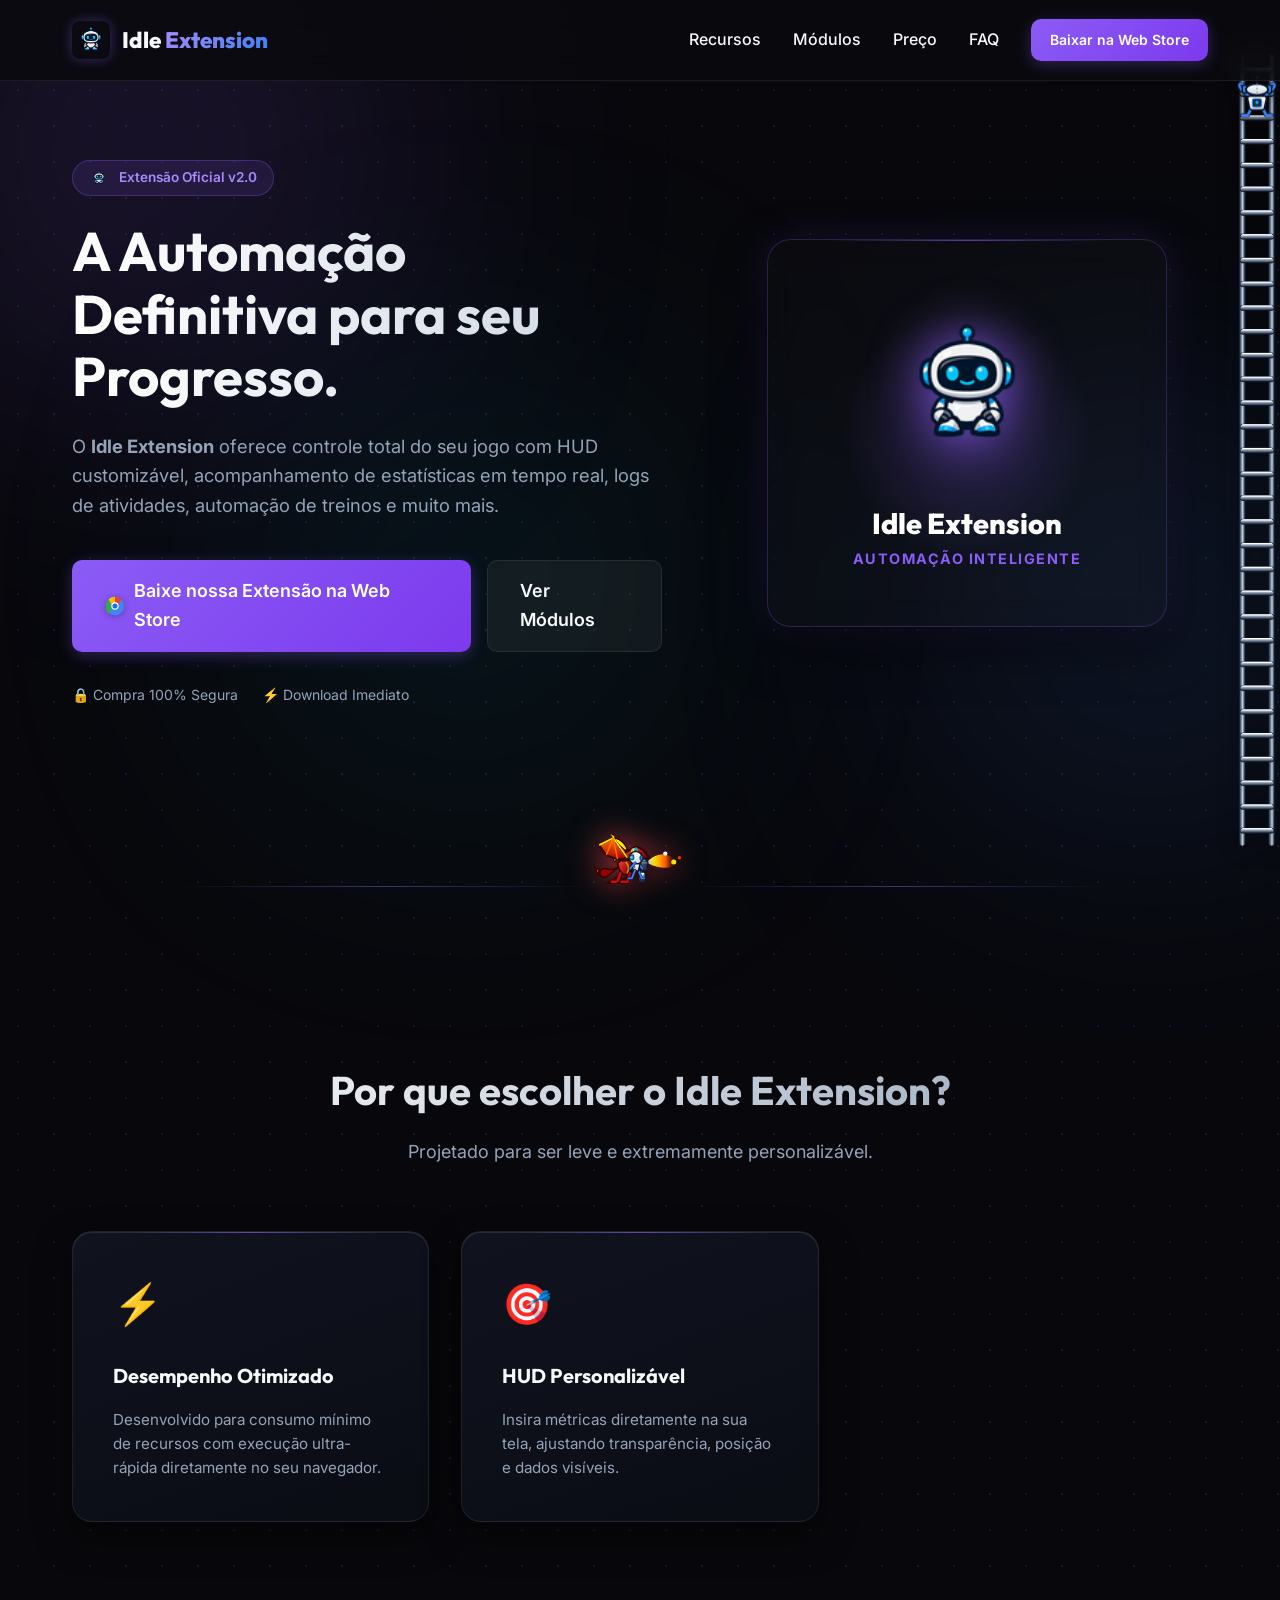
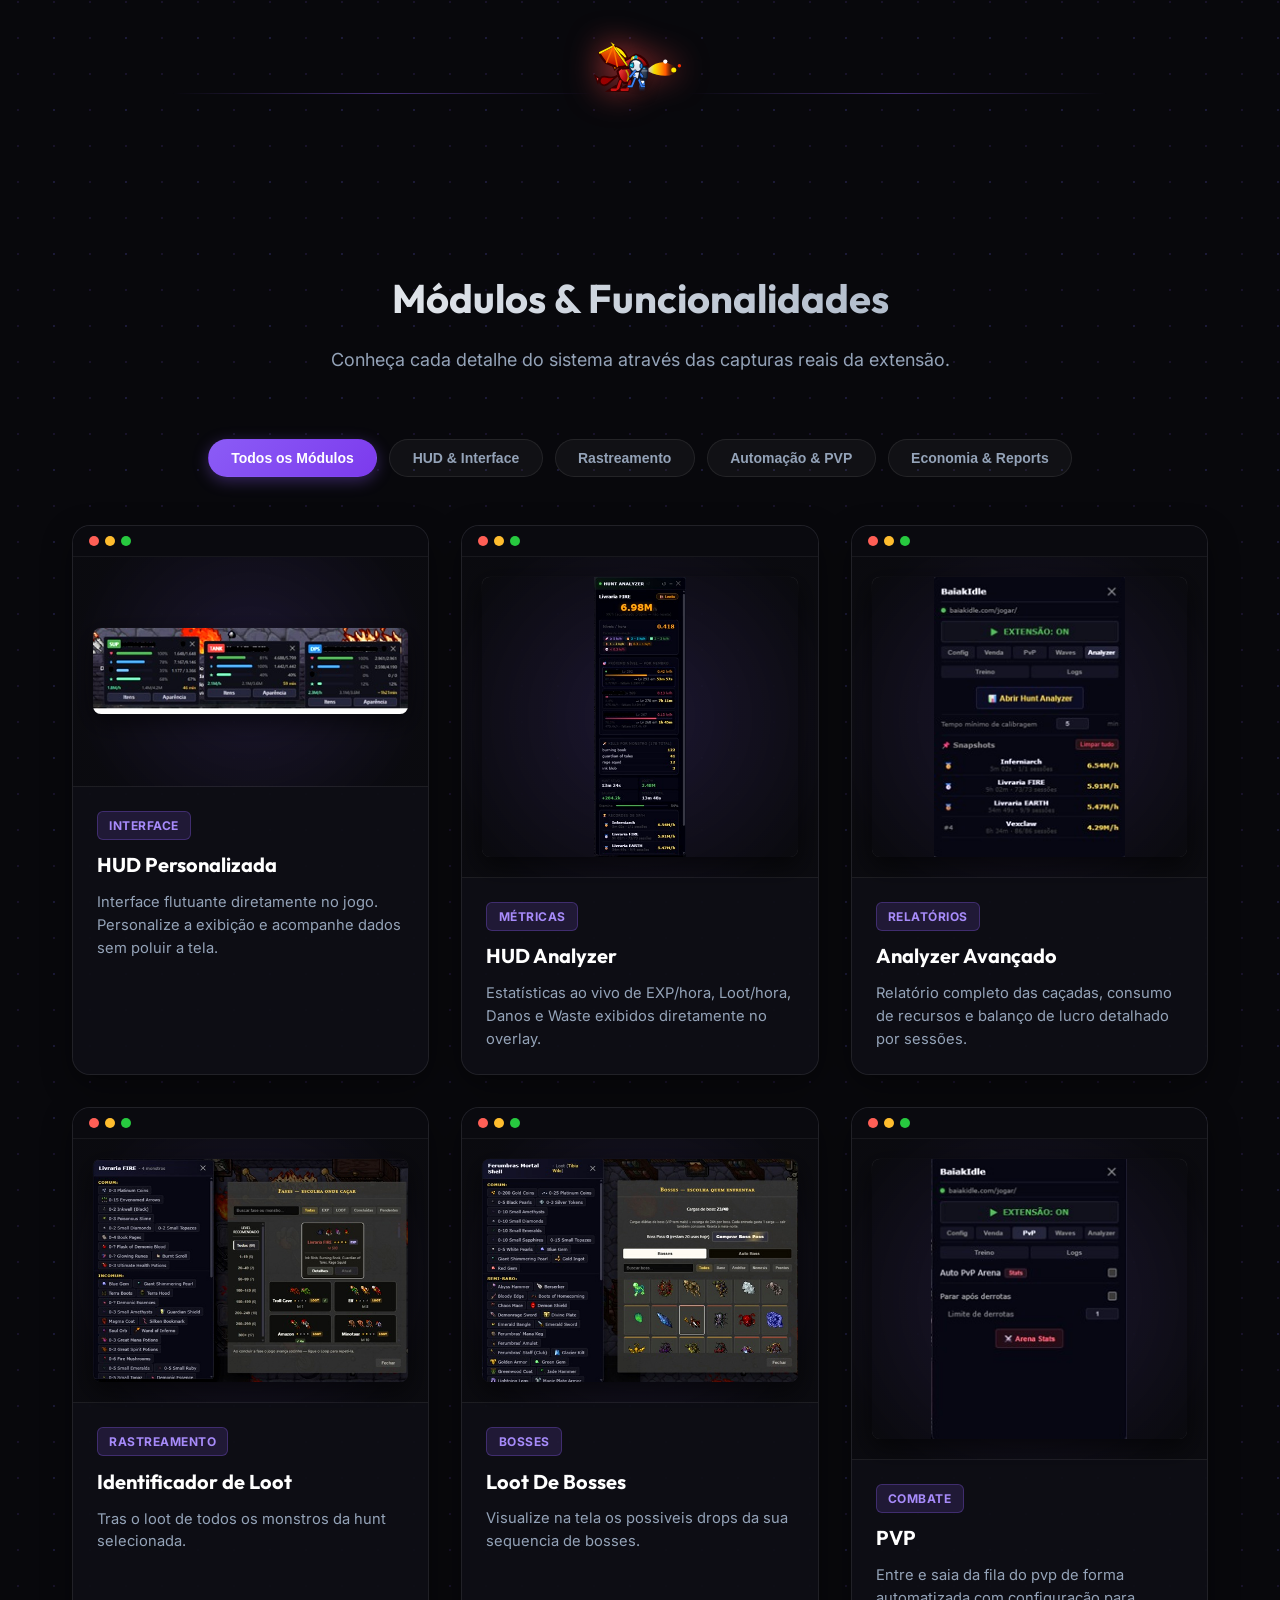
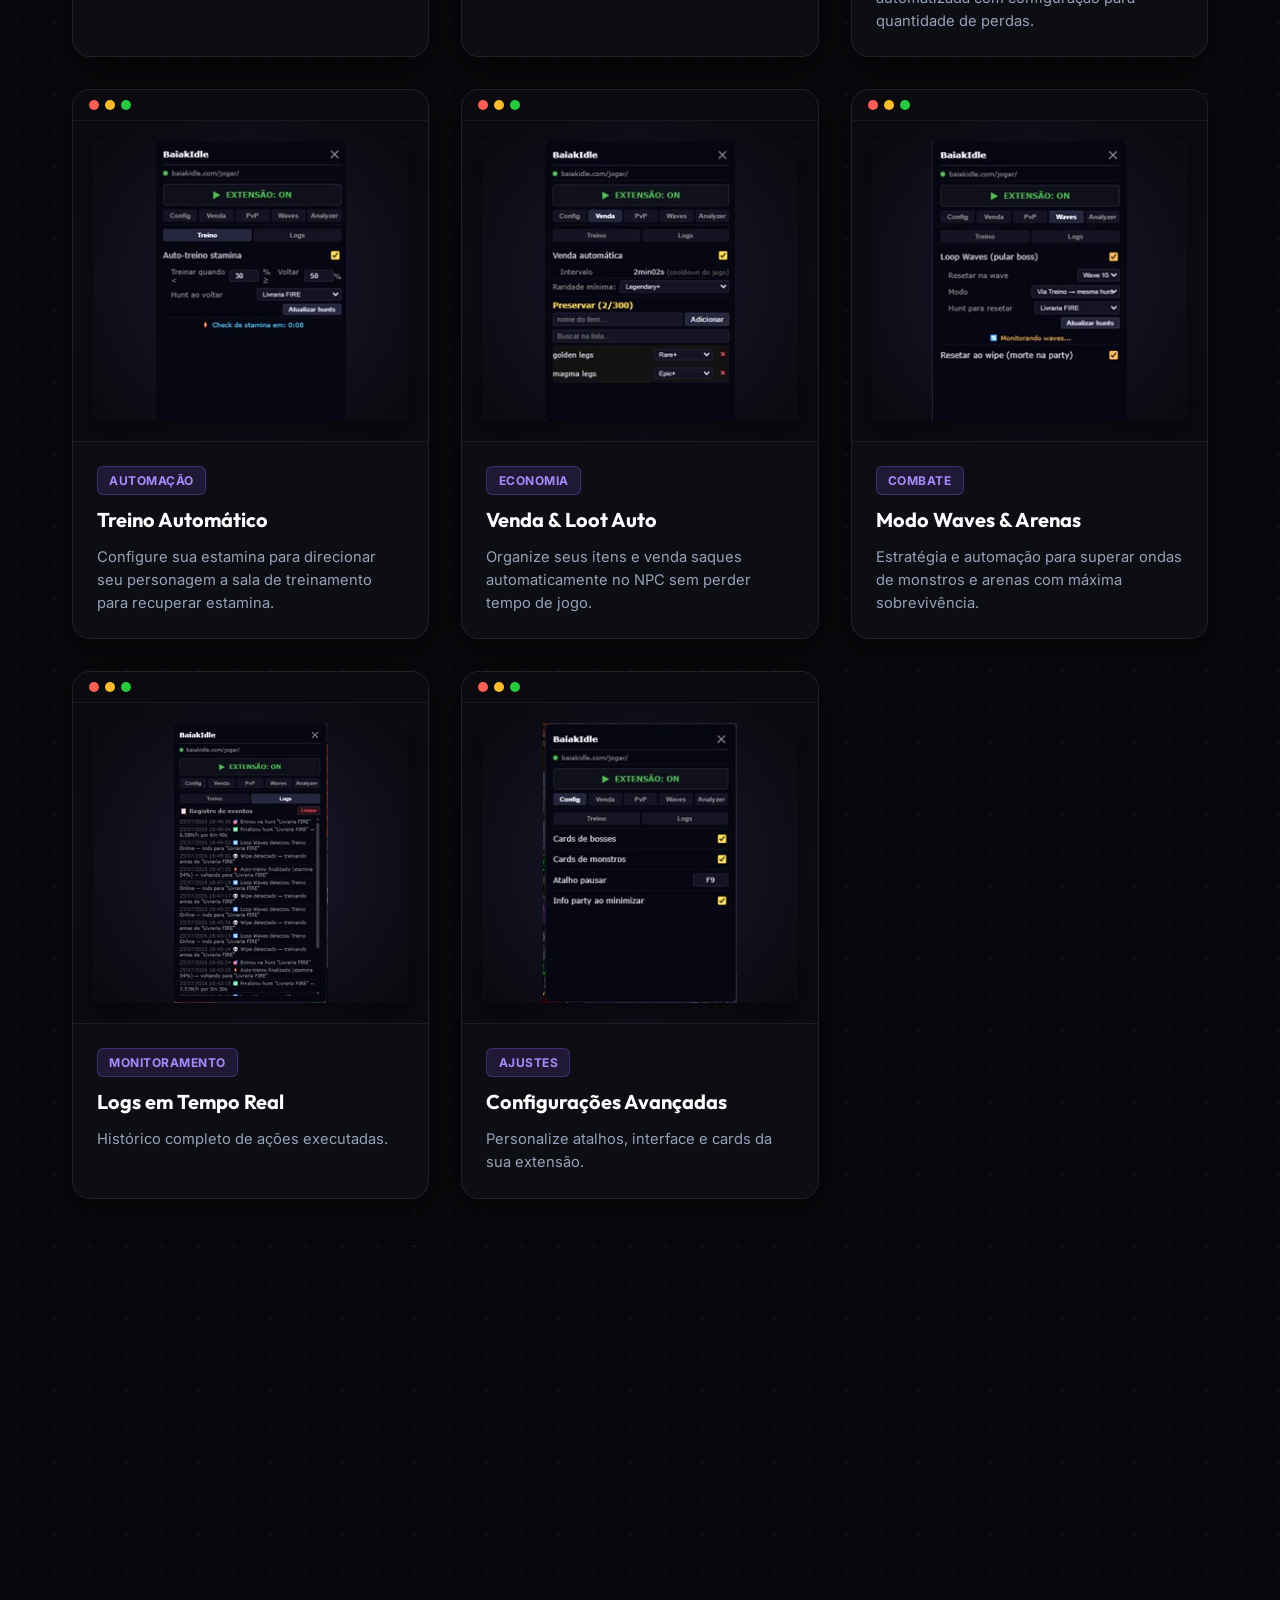
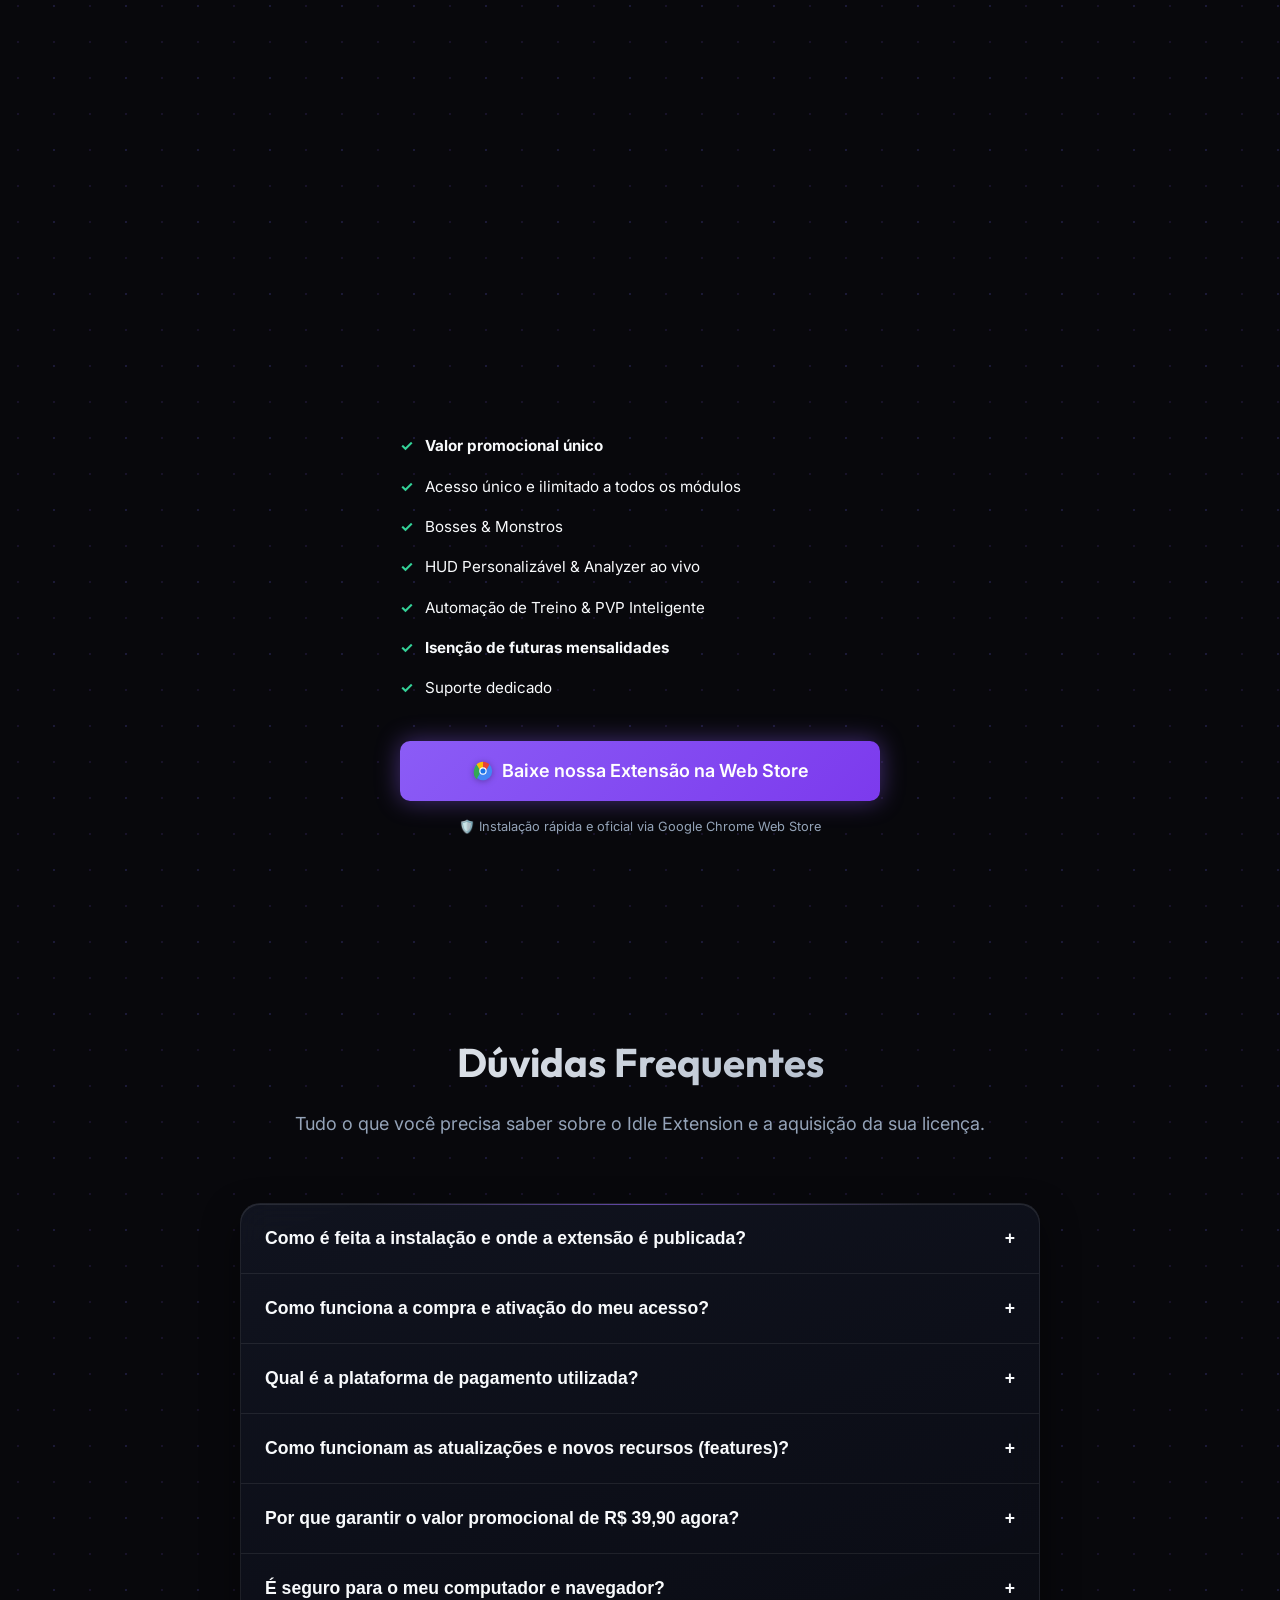
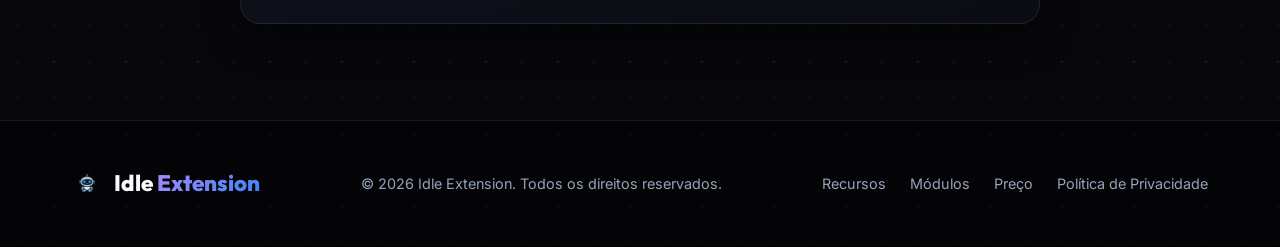
==== index.html @ 7fc36a62 "chore: update pricing display and promotional text on landing page" ====
<!DOCTYPE html>
<html lang="pt-BR">

<head>
    <meta charset="UTF-8">
    <meta name="viewport" content="width=device-width, initial-scale=1.0, maximum-scale=1.0, user-scalable=no">
    <title>Idle Extension - Automação Avançada & Inteligente</title>
    <link rel="icon" type="image/png" href="assets/store_icon_128x128.png">
    <link rel="preconnect" href="https://fonts.googleapis.com">
    <link rel="preconnect" href="https://fonts.gstatic.com" crossorigin>
    <link
        href="https://fonts.googleapis.com/css2?family=Outfit:wght@400;600;700;800&family=Inter:wght@400;500;600;700&display=swap"
        rel="stylesheet">
    <link rel="stylesheet" href="css/styles.css">
</head>

<body>
    <!-- Fundo decorativo -->
    <div class="bg-shape bg-shape-1"></div>
    <div class="bg-shape bg-shape-2"></div>
    <div class="bg-shape bg-shape-3"></div>

    <header class="navbar">
        <div class="container nav-content">
            <a href="#home" class="logo">
                <img src="assets/store_icon_128x128.png" alt="Idle Extension Logo" class="logo-img">
                <span class="logo-text">Idle <span class="highlight">Extension</span></span>
            </a>
            <!-- Mobile Hamburger Button -->
            <button class="mobile-menu-toggle" id="mobileMenuToggle" aria-label="Abrir Menu de Navegação">
                <span></span>
                <span></span>
                <span></span>
            </button>

            <nav class="nav-links" id="navLinks">
                <a href="#features">Recursos</a>
                <a href="#modulos">Módulos</a>
                <a href="#pricing">Preço</a>
                <a href="#faq">FAQ</a>
                <a href="https://chromewebstore.google.com/" target="_blank" rel="noopener noreferrer"
                    class="btn btn-sm btn-primary nav-webstore-btn">Baixar na Web Store</a>
            </nav>
        </div>
    </header>

    <main>
        <!-- Hero Section -->
        <section class="hero" id="home">
            <div class="container hero-content">
                <div class="hero-text fade-in-up">
                    <div class="badge">
                        <img src="assets/store_icon_128x128.png" alt="Icon" class="badge-icon">
                        <span>Extensão Oficial v2.0</span>
                    </div>
                    <h1>A Automação Definitiva para seu Progresso.</h1>
                    <p>O <strong>Idle Extension</strong> oferece controle total do seu jogo com HUD customizável,
                        acompanhamento de estatísticas em tempo real, logs de atividades, automação de treinos e muito
                        mais.</p>
                    <div class="hero-actions">
                        <a href="https://chromewebstore.google.com/" target="_blank" rel="noopener noreferrer"
                            class="btn btn-lg btn-primary pulse-btn">
                            <svg class="btn-chrome-icon" width="22" height="22" viewBox="0 0 24 24" fill="none">
                                <circle cx="12" cy="12" r="10" fill="#4285F4" />
                                <path d="M12 2C14.76 2 17.26 3.12 19.07 4.93L15.6 10.94C14.78 9.77 13.48 9 12 9V2Z"
                                    fill="#EA4335" />
                                <path d="M4.93 4.93C6.74 3.12 9.24 2 12 2V9C10.52 9 9.22 9.77 8.4 10.94L4.93 4.93Z"
                                    fill="#FBBC05" />
                                <path
                                    d="M4.93 4.93L8.4 10.94C7.53 12.18 7.53 13.82 8.4 15.06L4.93 21.07C2.63 18.77 1.5 15.48 2 12C2.5 8.52 4.93 4.93 4.93 4.93Z"
                                    fill="#34A853" />
                                <circle cx="12" cy="12" r="4" fill="#FFFFFF" />
                                <circle cx="12" cy="12" r="2.8" fill="#1A73E8" />
                            </svg>
                            Baixe nossa Extensão na Web Store
                        </a>
                        <a href="#modulos" class="btn btn-lg btn-secondary">Ver Módulos</a>
                    </div>
                    <div class="trust-indicators">
                        <span>🔒 Compra 100% Segura</span>
                        <span>⚡ Download Imediato</span>
                    </div>
                </div>
                <div class="hero-logo-wrapper fade-in-up delay-1">
                    <div class="hero-logo-card glass-panel">
                        <div class="logo-glow-ring"></div>
                        <img src="assets/store_icon_128x128.png" alt="Idle Extension Logo Animada"
                            class="hero-animated-logo">
                        <div class="logo-card-title">Idle Extension</div>
                        <div class="logo-card-subtitle">Automação Inteligente</div>
                    </div>
                </div>
            </div>
        </section>

        <!-- Divisor Humano de Seção com Dragãozinho Cuspindo Fogo e Robô com Mochila Jetpack -->
        <div class="section-divider container fade-in-up">
            <div class="divider-line"></div>

            <!-- Dragãozinho Boss RPG no centro da linha (Asas corrigidas e Patas sobre a linha) -->
            <div class="divider-badge divider-dragon-badge">
                <svg class="divider-dragon-svg" width="90" height="68"
                    style="width:90px; height:68px; max-width:90px; max-height:68px;" viewBox="0 0 64 48">
                    <defs>
                        <linearGradient id="dragonSkinGrad" x1="0" y1="0" x2="1" y2="1">
                            <stop offset="0%" stop-color="#ff4d4d" />
                            <stop offset="60%" stop-color="#cc1111" />
                            <stop offset="100%" stop-color="#770000" />
                        </linearGradient>
                        <linearGradient id="dragonWingGrad" x1="0" y1="0" x2="0" y2="1">
                            <stop offset="0%" stop-color="#ff7700" />
                            <stop offset="100%" stop-color="#b30000" />
                        </linearGradient>
                        <linearGradient id="dragonFireStream" x1="0" y1="0" x2="1" y2="0">
                            <stop offset="0%" stop-color="#ffffff" />
                            <stop offset="20%" stop-color="#ffea00" />
                            <stop offset="60%" stop-color="#ff5500" />
                            <stop offset="100%" stop-color="transparent" />
                        </linearGradient>
                    </defs>

                    <!-- Jato de Fogo da Boca do Dragão -->
                    <g class="dragon-fire-breath">
                        <path d="M 38 23 Q 46 16 54 20 Q 62 23 56 27 Q 48 30 38 25 Z" fill="url(#dragonFireStream)" />
                        <circle class="fire-spark fire-spark-1" cx="50" cy="18" r="1.5" fill="#ffffff" />
                        <circle class="fire-spark fire-spark-2" cx="56" cy="24" r="1.8" fill="#ffea00" />
                        <circle class="fire-spark fire-spark-3" cx="60" cy="21" r="1.2" fill="#ff3300" />
                    </g>

                    <!-- Asa Traseira (Anatomicamente Correta apontando para cima/trás) -->
                    <g class="dragon-wing dragon-wing-back">
                        <path d="M 20 22 L 12 10 L 4 14 Q 7 18 9 19 Q 13 21 16 22 Q 18 22 20 22 Z"
                            fill="url(#dragonWingGrad)" stroke="#3a0000" stroke-width="1.2" />
                        <path d="M 12 10 L 9 19 M 12 10 L 16 22" stroke="#aa0000" stroke-width="0.8" />
                    </g>

                    <!-- Cauda Curvada de Dragão com Espinho -->
                    <path d="M 16 28 C 10 32, 6 26, 4 30 C 2 34, 6 36, 9 34 Z" fill="#990000" stroke="#3a0000"
                        stroke-width="1.2" />
                    <path d="M 3 30 L 0 28 L 2 33 Z" fill="#ff4d4d" stroke="#3a0000" stroke-width="1" />

                    <!-- Corpo e Peitoral de Dragão -->
                    <path d="M 16 25 Q 20 20 26 22 Q 28 28 24 33 Q 18 35 16 25 Z" fill="url(#dragonSkinGrad)"
                        stroke="#3a0000" stroke-width="1.5" />
                    <path d="M 22 24 Q 25 28 23 32" stroke="#ffea00" stroke-width="1.2" fill="none" opacity="0.8" />

                    <!-- Espinhos Dorsais nas costas -->
                    <polygon points="17,21 15,17 19,19" fill="#ff9900" stroke="#3a0000" stroke-width="0.8" />
                    <polygon points="14,24 12,20 16,22" fill="#ff9900" stroke="#3a0000" stroke-width="0.8" />

                    <!-- Cabeça de Dragão com Chifres e Focinho -->
                    <g class="dragon-head">
                        <path d="M 23 15 C 20 8, 14 6, 12 8 Q 17 11 21 16 Z" fill="#ffea00" stroke="#3a0000"
                            stroke-width="1" />
                        <path d="M 22 17 C 19 12, 15 11, 13 13 Q 17 14 20 18 Z" fill="#ff9900" stroke="#3a0000"
                            stroke-width="0.8" />

                        <path d="M 20 18 L 29 13 Q 36 15 38 21 Q 34 23 28 22 L 20 23 Z" fill="url(#dragonSkinGrad)"
                            stroke="#3a0000" stroke-width="1.5" />
                        <path d="M 27 24 L 37 25 Q 35 28 30 27 Z" fill="#990000" stroke="#3a0000" stroke-width="1.2" />
                        <polygon points="34,22 36,22 35,24" fill="#ffffff" />

                        <ellipse cx="28" cy="17" rx="2.5" ry="3" fill="#ffea00" />
                        <ellipse cx="28.5" cy="17" rx="0.8" ry="2" fill="#000000" />
                        <circle cx="27.5" cy="15.5" r="0.7" fill="#ffffff" />
                    </g>

                    <!-- Asa Dianteira (Anatomicamente Correta com Cotovelo e Garras) -->
                    <g class="dragon-wing dragon-wing-front">
                        <path d="M 23 21 L 13 7 L 3 12 Q 6 17 8 19 Q 13 21 16 22 Q 20 22 23 21 Z"
                            fill="url(#dragonWingGrad)" stroke="#3a0000" stroke-width="1.5" />
                        <path d="M 23 21 L 13 7 L 3 12" fill="none" stroke="#ffea00" stroke-width="1.2" />
                        <path d="M 13 7 L 8 19 M 13 7 L 16 22" stroke="#ff7700" stroke-width="1" opacity="0.9" />
                        <polygon points="13,7 11,4 14,6" fill="#ffea00" />
                    </g>

                    <!-- Patas e Garras -->
                    <g class="dragon-legs">
                        <path d="M 18 32 L 16 38 L 12 38 Q 15 36 18 35" fill="none" stroke="#3a0000" stroke-width="3"
                            stroke-linecap="round" />
                        <path d="M 18 32 L 16 38 L 12 38" fill="none" stroke="#cc1111" stroke-width="1.8"
                            stroke-linecap="round" />

                        <path d="M 25 32 L 23 38 L 19 38 Q 22 36 25 35" fill="none" stroke="#3a0000" stroke-width="3"
                            stroke-linecap="round" />
                        <path d="M 25 32 L 23 38 L 19 38" fill="none" stroke="#cc1111" stroke-width="1.8"
                            stroke-linecap="round" />
                    </g>
                </svg>
            </div>

            <div class="divider-line"></div>

            <!-- Robozinho com Mochila Jetpack visível nas costas -->
            <div class="divider-walking-robot">
                <svg class="divider-robot-svg" viewBox="0 0 44 48">
                    <defs>
                        <linearGradient id="divBotHeadGrad" x1="0" y1="0" x2="0" y2="1">
                            <stop offset="0%" stop-color="#ffffff" />
                            <stop offset="100%" stop-color="#cbd5e1" />
                        </linearGradient>
                        <linearGradient id="divBotEarGrad" x1="0" y1="0" x2="1" y2="1">
                            <stop offset="0%" stop-color="#3b82f6" />
                            <stop offset="100%" stop-color="#0284c7" />
                        </linearGradient>
                        <linearGradient id="jetpackGrad" x1="0" y1="0" x2="1" y2="1">
                            <stop offset="0%" stop-color="#64748b" />
                            <stop offset="50%" stop-color="#334155" />
                            <stop offset="100%" stop-color="#1e293b" />
                        </linearGradient>
                        <linearGradient id="jetFlameGrad" x1="0" y1="0" x2="0" y2="1">
                            <stop offset="0%" stop-color="#38bdf8" />
                            <stop offset="40%" stop-color="#3b82f6" />
                            <stop offset="100%" stop-color="transparent" />
                        </linearGradient>
                    </defs>

                    <!-- Fogo dos Propulsores saindo diretamente da Mochila Jetpack -->
                    <g class="robot-jetpack-flame">
                        <path d="M 23 29 Q 20 38 22 46 Q 26 41 27 46 Q 29 37 27 29 Z" fill="url(#jetFlameGrad)" />
                        <circle cx="24.5" cy="32" r="2.5" fill="#ffffff" />
                    </g>

                    <!-- Mochila Jetpack visível nas costas do Robô -->
                    <g class="robot-jetpack-backpack">
                        <rect x="23" y="14" width="8" height="15" rx="3.5" fill="url(#jetpackGrad)" stroke="#0f172a"
                            stroke-width="1.5" />
                        <line x1="23" y1="19" x2="31" y2="19" stroke="#94a3b8" stroke-width="1" />
                        <circle cx="27" cy="16" r="1" fill="#38bdf8" />
                        <path d="M 24 28 L 29 28 L 30 31 L 23 31 Z" fill="#0f172a" />
                    </g>

                    <!-- Perna Traseira -->
                    <g class="divider-robot-leg divider-robot-leg-back">
                        <path d="M 20 28 L 24 38 L 27 38" fill="none" stroke="#0f172a" stroke-width="3.5"
                            stroke-linecap="round" />
                        <path d="M 20 28 L 24 38 L 27 38" fill="none" stroke="#3b82f6" stroke-width="2.2"
                            stroke-linecap="round" />
                    </g>
                    <!-- Braço Traseiro -->
                    <g class="divider-robot-arm divider-robot-arm-back">
                        <path d="M 20 19 L 25 26" fill="none" stroke="#0f172a" stroke-width="3.5"
                            stroke-linecap="round" />
                        <path d="M 20 19 L 25 26" fill="none" stroke="#3b82f6" stroke-width="2.2"
                            stroke-linecap="round" />
                    </g>

                    <!-- Corpo / Cabeça / Capacete -->
                    <g class="divider-robot-body">
                        <line x1="17" y1="7" x2="17" y2="2" stroke="#0f172a" stroke-width="2" />
                        <circle cx="17" cy="2" r="2" fill="#06b6d4" />
                        <circle cx="17" cy="13" r="8" fill="url(#divBotHeadGrad)" stroke="#0f172a" stroke-width="1.8" />
                        <path d="M 14 7 Q 18 6 21 9" stroke="#ffffff" stroke-width="1.2" fill="none"
                            stroke-linecap="round" />
                        <path d="M 9 12 Q 10 9 14 9 Q 15 13 14 15 Q 10 16 9 12 Z" fill="#06b6d4" stroke="#0f172a"
                            stroke-width="1" />
                        <circle cx="11" cy="12" r="0.8" fill="#ffffff" />
                        <rect x="22" y="10" width="3.5" height="6" rx="1.7" fill="url(#divBotEarGrad)" stroke="#0f172a"
                            stroke-width="1" />
                        <path d="M 12 20 L 22 20 L 20 29 L 14 29 Z" fill="url(#divBotHeadGrad)" stroke="#0f172a"
                            stroke-width="1.8" />
                        <circle cx="15" cy="24" r="1.5" fill="#3b82f6" />
                    </g>

                    <!-- Perna Dianteira -->
                    <g class="divider-robot-leg divider-robot-leg-front">
                        <path d="M 16 28 L 12 38 L 8 38" fill="none" stroke="#0f172a" stroke-width="3.5"
                            stroke-linecap="round" />
                        <path d="M 16 28 L 12 38 L 8 38" fill="none" stroke="#3b82f6" stroke-width="2.2"
                            stroke-linecap="round" />
                    </g>
                    <!-- Braço Dianteiro -->
                    <g class="divider-robot-arm divider-robot-arm-front">
                        <path d="M 16 19 L 10 26" fill="none" stroke="#0f172a" stroke-width="3.5"
                            stroke-linecap="round" />
                        <path d="M 16 19 L 10 26" fill="none" stroke="#3b82f6" stroke-width="2.2"
                            stroke-linecap="round" />
                    </g>
                </svg>
            </div>
        </div>

        <!-- Main Highlights -->
        <section class="features" id="features">
            <div class="container">
                <div class="section-title fade-in-up">
                    <h2>Por que escolher o Idle Extension?</h2>
                    <p>Projetado para ser leve e extremamente personalizável.</p>
                </div>
                <div class="feature-grid">
                    <div class="feature-card glass-panel fade-in-up">
                        <div class="feature-icon">⚡</div>
                        <h3>Desempenho Otimizado</h3>
                        <p>Desenvolvido para consumo mínimo de recursos com execução ultra-rápida diretamente no seu
                            navegador.</p>
                    </div>
                    <!-- <div class="feature-card glass-panel fade-in-up delay-1">
                        <div class="feature-icon">🛡️</div>
                        <h3>Segurança & Anti-Detecção</h3>
                        <p>Ações simuladas com intervalos humanos dinâmicos para proteção total da sua conta.</p>
                    </div> -->
                    <div class="feature-card glass-panel fade-in-up delay-2">
                        <div class="feature-icon">🎯</div>
                        <h3>HUD Personalizável</h3>
                        <p>Insira métricas diretamente na sua tela, ajustando transparência, posição e dados visíveis.
                        </p>
                    </div>
                </div>
            </div>
        </section>

        <!-- Divisor Humano de Seção com Dragãozinho Cuspindo Fogo e Robô com Mochila Jetpack -->
        <div class="section-divider container fade-in-up">
            <div class="divider-line"></div>

            <div class="divider-badge divider-dragon-badge">
                <svg class="divider-dragon-svg" width="90" height="68"
                    style="width:90px; height:68px; max-width:90px; max-height:68px;" viewBox="0 0 64 48">
                    <defs>
                        <linearGradient id="dragonSkinGrad2" x1="0" y1="0" x2="1" y2="1">
                            <stop offset="0%" stop-color="#ff4d4d" />
                            <stop offset="60%" stop-color="#cc1111" />
                            <stop offset="100%" stop-color="#770000" />
                        </linearGradient>
                        <linearGradient id="dragonWingGrad2" x1="0" y1="0" x2="0" y2="1">
                            <stop offset="0%" stop-color="#ff7700" />
                            <stop offset="100%" stop-color="#b30000" />
                        </linearGradient>
                        <linearGradient id="dragonFireStream2" x1="0" y1="0" x2="1" y2="0">
                            <stop offset="0%" stop-color="#ffffff" />
                            <stop offset="20%" stop-color="#ffea00" />
                            <stop offset="60%" stop-color="#ff5500" />
                            <stop offset="100%" stop-color="transparent" />
                        </linearGradient>
                    </defs>

                    <g class="dragon-fire-breath">
                        <path d="M 38 23 Q 46 16 54 20 Q 62 23 56 27 Q 48 30 38 25 Z" fill="url(#dragonFireStream2)" />
                        <circle class="fire-spark fire-spark-1" cx="50" cy="18" r="1.5" fill="#ffffff" />
                        <circle class="fire-spark fire-spark-2" cx="56" cy="24" r="1.8" fill="#ffea00" />
                        <circle class="fire-spark fire-spark-3" cx="60" cy="21" r="1.2" fill="#ff3300" />
                    </g>

                    <!-- Asa Traseira (Anatomicamente Correta apontando para cima/trás) -->
                    <g class="dragon-wing dragon-wing-back">
                        <path d="M 20 22 L 12 10 L 4 14 Q 7 18 9 19 Q 13 21 16 22 Q 18 22 20 22 Z"
                            fill="url(#dragonWingGrad2)" stroke="#3a0000" stroke-width="1.2" />
                        <path d="M 12 10 L 9 19 M 12 10 L 16 22" stroke="#aa0000" stroke-width="0.8" />
                    </g>

                    <!-- Cauda Curvada de Dragão com Espinho -->
                    <path d="M 16 28 C 10 32, 6 26, 4 30 C 2 34, 6 36, 9 34 Z" fill="#990000" stroke="#3a0000"
                        stroke-width="1.2" />
                    <path d="M 3 30 L 0 28 L 2 33 Z" fill="#ff4d4d" stroke="#3a0000" stroke-width="1" />

                    <!-- Corpo e Peitoral de Dragão -->
                    <path d="M 16 25 Q 20 20 26 22 Q 28 28 24 33 Q 18 35 16 25 Z" fill="url(#dragonSkinGrad2)"
                        stroke="#3a0000" stroke-width="1.5" />
                    <path d="M 22 24 Q 25 28 23 32" stroke="#ffea00" stroke-width="1.2" fill="none" opacity="0.8" />

                    <!-- Espinhos Dorsais nas costas -->
                    <polygon points="17,21 15,17 19,19" fill="#ff9900" stroke="#3a0000" stroke-width="0.8" />
                    <polygon points="14,24 12,20 16,22" fill="#ff9900" stroke="#3a0000" stroke-width="0.8" />

                    <!-- Cabeça de Dragão com Chifres e Focinho -->
                    <g class="dragon-head">
                        <path d="M 23 15 C 20 8, 14 6, 12 8 Q 17 11 21 16 Z" fill="#ffea00" stroke="#3a0000"
                            stroke-width="1" />
                        <path d="M 22 17 C 19 12, 15 11, 13 13 Q 17 14 20 18 Z" fill="#ff9900" stroke="#3a0000"
                            stroke-width="0.8" />

                        <path d="M 20 18 L 29 13 Q 36 15 38 21 Q 34 23 28 22 L 20 23 Z" fill="url(#dragonSkinGrad2)"
                            stroke="#3a0000" stroke-width="1.5" />
                        <path d="M 27 24 L 37 25 Q 35 28 30 27 Z" fill="#990000" stroke="#3a0000" stroke-width="1.2" />
                        <polygon points="34,22 36,22 35,24" fill="#ffffff" />

                        <ellipse cx="28" cy="17" rx="2.5" ry="3" fill="#ffea00" />
                        <ellipse cx="28.5" cy="17" rx="0.8" ry="2" fill="#000000" />
                        <circle cx="27.5" cy="15.5" r="0.7" fill="#ffffff" />
                    </g>

                    <!-- Asa Dianteira (Anatomicamente Correta com Cotovelo e Garras) -->
                    <g class="dragon-wing dragon-wing-front">
                        <path d="M 23 21 L 13 7 L 3 12 Q 6 17 8 19 Q 13 21 16 22 Q 20 22 23 21 Z"
                            fill="url(#dragonWingGrad2)" stroke="#3a0000" stroke-width="1.5" />
                        <path d="M 23 21 L 13 7 L 3 12" fill="none" stroke="#ffea00" stroke-width="1.2" />
                        <path d="M 13 7 L 8 19 M 13 7 L 16 22" stroke="#ff7700" stroke-width="1" opacity="0.9" />
                        <polygon points="13,7 11,4 14,6" fill="#ffea00" />
                    </g>

                    <g class="dragon-legs">
                        <path d="M 18 32 L 16 38 L 12 38 Q 15 36 18 35" fill="none" stroke="#3a0000" stroke-width="3"
                            stroke-linecap="round" />
                        <path d="M 18 32 L 16 38 L 12 38" fill="none" stroke="#cc1111" stroke-width="1.8"
                            stroke-linecap="round" />

                        <path d="M 25 32 L 23 38 L 19 38 Q 22 36 25 35" fill="none" stroke="#3a0000" stroke-width="3"
                            stroke-linecap="round" />
                        <path d="M 25 32 L 23 38 L 19 38" fill="none" stroke="#cc1111" stroke-width="1.8"
                            stroke-linecap="round" />
                    </g>
                </svg>
            </div>

            <div class="divider-line"></div>

            <div class="divider-walking-robot">
                <svg class="divider-robot-svg" viewBox="0 0 44 48">
                    <defs>
                        <linearGradient id="divBotHeadGrad2" x1="0" y1="0" x2="0" y2="1">
                            <stop offset="0%" stop-color="#ffffff" />
                            <stop offset="100%" stop-color="#cbd5e1" />
                        </linearGradient>
                        <linearGradient id="divBotEarGrad2" x1="0" y1="0" x2="1" y2="1">
                            <stop offset="0%" stop-color="#3b82f6" />
                            <stop offset="100%" stop-color="#0284c7" />
                        </linearGradient>
                        <linearGradient id="jetpackGrad2" x1="0" y1="0" x2="1" y2="1">
                            <stop offset="0%" stop-color="#64748b" />
                            <stop offset="50%" stop-color="#334155" />
                            <stop offset="100%" stop-color="#1e293b" />
                        </linearGradient>
                        <linearGradient id="jetFlameGrad2" x1="0" y1="0" x2="0" y2="1">
                            <stop offset="0%" stop-color="#38bdf8" />
                            <stop offset="40%" stop-color="#3b82f6" />
                            <stop offset="100%" stop-color="transparent" />
                        </linearGradient>
                    </defs>

                    <g class="robot-jetpack-flame">
                        <path d="M 23 29 Q 20 38 22 46 Q 26 41 27 46 Q 29 37 27 29 Z" fill="url(#jetFlameGrad2)" />
                        <circle cx="24.5" cy="32" r="2.5" fill="#ffffff" />
                    </g>

                    <g class="robot-jetpack-backpack">
                        <rect x="23" y="14" width="8" height="15" rx="3.5" fill="url(#jetpackGrad2)" stroke="#0f172a"
                            stroke-width="1.5" />
                        <line x1="23" y1="19" x2="31" y2="19" stroke="#94a3b8" stroke-width="1" />
                        <circle cx="27" cy="16" r="1" fill="#38bdf8" />
                        <path d="M 24 28 L 29 28 L 30 31 L 23 31 Z" fill="#0f172a" />
                    </g>

                    <g class="divider-robot-leg divider-robot-leg-back">
                        <path d="M 20 28 L 24 38 L 27 38" fill="none" stroke="#0f172a" stroke-width="3.5"
                            stroke-linecap="round" />
                        <path d="M 20 28 L 24 38 L 27 38" fill="none" stroke="#3b82f6" stroke-width="2.2"
                            stroke-linecap="round" />
                    </g>
                    <g class="divider-robot-arm divider-robot-arm-back">
                        <path d="M 20 19 L 25 26" fill="none" stroke="#0f172a" stroke-width="3.5"
                            stroke-linecap="round" />
                        <path d="M 20 19 L 25 26" fill="none" stroke="#3b82f6" stroke-width="2.2"
                            stroke-linecap="round" />
                    </g>

                    <g class="divider-robot-body">
                        <line x1="17" y1="7" x2="17" y2="2" stroke="#0f172a" stroke-width="2" />
                        <circle cx="17" cy="2" r="2" fill="#06b6d4" />
                        <circle cx="17" cy="13" r="8" fill="url(#divBotHeadGrad2)" stroke="#0f172a"
                            stroke-width="1.8" />
                        <path d="M 14 7 Q 18 6 21 9" stroke="#ffffff" stroke-width="1.2" fill="none"
                            stroke-linecap="round" />
                        <path d="M 9 12 Q 10 9 14 9 Q 15 13 14 15 Q 10 16 9 12 Z" fill="#06b6d4" stroke="#0f172a"
                            stroke-width="1" />
                        <circle cx="11" cy="12" r="0.8" fill="#ffffff" />
                        <rect x="22" y="10" width="3.5" height="6" rx="1.7" fill="url(#divBotEarGrad2)" stroke="#0f172a"
                            stroke-width="1" />
                        <path d="M 12 20 L 22 20 L 20 29 L 14 29 Z" fill="url(#divBotHeadGrad2)" stroke="#0f172a"
                            stroke-width="1.8" />
                        <circle cx="15" cy="24" r="1.5" fill="#3b82f6" />
                    </g>

                    <g class="divider-robot-leg divider-robot-leg-front">
                        <path d="M 16 28 L 12 38 L 8 38" fill="none" stroke="#0f172a" stroke-width="3.5"
                            stroke-linecap="round" />
                        <path d="M 16 28 L 12 38 L 8 38" fill="none" stroke="#3b82f6" stroke-width="2.2"
                            stroke-linecap="round" />
                    </g>
                    <g class="divider-robot-arm divider-robot-arm-front">
                        <path d="M 16 19 L 10 26" fill="none" stroke="#0f172a" stroke-width="3.5"
                            stroke-linecap="round" />
                        <path d="M 16 19 L 10 26" fill="none" stroke="#3b82f6" stroke-width="2.2"
                            stroke-linecap="round" />
                    </g>
                </svg>
            </div>
        </div>

        <!-- Modules Section -->
        <section class="modulos" id="modulos">
            <div class="container">
                <div class="section-title fade-in-up">
                    <h2>Módulos & Funcionalidades</h2>
                    <p>Conheça cada detalhe do sistema através das capturas reais da extensão.</p>
                </div>

                <!-- Category Filter Buttons -->
                <div class="modulos-filter fade-in-up">
                    <button class="filter-btn active" data-category="all">Todos os Módulos</button>
                    <button class="filter-btn" data-category="hud">HUD & Interface</button>
                    <button class="filter-btn" data-category="tracker">Rastreamento</button>
                    <button class="filter-btn" data-category="automation">Automação & PVP</button>
                    <button class="filter-btn" data-category="economy">Economia & Reports</button>
                </div>

                <div class="modulos-grid">

                    <!-- 1: HUD Personalizada -->
                    <div class="module-card fade-in-up" data-category="hud">
                        <div class="window-mockup-bar">
                            <div class="window-dots">
                                <span class="dot dot-red"></span>
                                <span class="dot dot-yellow"></span>
                                <span class="dot dot-green"></span>
                            </div>
                        </div>
                        <div class="module-img-container">
                            <img src="assets/hudpersonalizada.jpg" alt="HUD Personalizada" class="module-img">
                        </div>
                        <div class="module-content">
                            <span class="module-tag">Interface</span>
                            <h3>HUD Personalizada</h3>
                            <p>Interface flutuante diretamente no jogo. Personalize a exibição e acompanhe dados sem
                                poluir a tela.</p>
                        </div>
                    </div>

                    <!-- 2: HUD Analyzer -->
                    <div class="module-card fade-in-up delay-1" data-category="hud">
                        <div class="window-mockup-bar">
                            <div class="window-dots">
                                <span class="dot dot-red"></span>
                                <span class="dot dot-yellow"></span>
                                <span class="dot dot-green"></span>
                            </div>
                        </div>
                        <div class="module-img-container">
                            <img src="assets/hudanalyzer.jpg" alt="HUD Analyzer" class="module-img">
                        </div>
                        <div class="module-content">
                            <span class="module-tag">Métricas</span>
                            <h3>HUD Analyzer</h3>
                            <p>Estatísticas ao vivo de EXP/hora, Loot/hora, Danos e Waste exibidos diretamente no
                                overlay.</p>
                        </div>
                    </div>

                    <!-- 3: Analyzer Completo -->
                    <div class="module-card fade-in-up delay-2" data-category="economy">
                        <div class="window-mockup-bar">
                            <div class="window-dots">
                                <span class="dot dot-red"></span>
                                <span class="dot dot-yellow"></span>
                                <span class="dot dot-green"></span>
                            </div>
                        </div>
                        <div class="module-img-container">
                            <img src="assets/analyzer.jpg" alt="Analyzer Completo" class="module-img">
                        </div>
                        <div class="module-content">
                            <span class="module-tag">Relatórios</span>
                            <h3>Analyzer Avançado</h3>
                            <p>Relatório completo das caçadas, consumo de recursos e balanço de lucro detalhado por
                                sessões.</p>
                        </div>
                    </div>

                    <!-- 4: Identificador de Loot -->
                    <div class="module-card fade-in-up" data-category="tracker">
                        <div class="window-mockup-bar">
                            <div class="window-dots">
                                <span class="dot dot-red"></span>
                                <span class="dot dot-yellow"></span>
                                <span class="dot dot-green"></span>
                            </div>
                        </div>
                        <div class="module-img-container">
                            <img src="assets/trackmonster.jpg" alt="Identificador de Loot" class="module-img">
                        </div>
                        <div class="module-content">
                            <span class="module-tag">Rastreamento</span>
                            <h3>Identificador de Loot</h3>
                            <p>Tras o loot de todos os monstros da hunt selecionada.</p>
                        </div>
                    </div>

                    <!-- 5: Loot De Bosses -->
                    <div class="module-card fade-in-up delay-1" data-category="tracker">
                        <div class="window-mockup-bar">
                            <div class="window-dots">
                                <span class="dot dot-red"></span>
                                <span class="dot dot-yellow"></span>
                                <span class="dot dot-green"></span>
                            </div>
                        </div>
                        <div class="module-img-container">
                            <img src="assets/trackboss.jpg" alt="Loot De Bosses" class="module-img">
                        </div>
                        <div class="module-content">
                            <span class="module-tag">Bosses</span>
                            <h3>Loot De Bosses</h3>
                            <p>Visualize na tela os possiveis drops da sua sequencia de bosses.</p>
                        </div>
                    </div>

                    <!-- 6: PVP -->
                    <div class="module-card fade-in-up delay-2" data-category="automation">
                        <div class="window-mockup-bar">
                            <div class="window-dots">
                                <span class="dot dot-red"></span>
                                <span class="dot dot-yellow"></span>
                                <span class="dot dot-green"></span>
                            </div>
                        </div>
                        <div class="module-img-container">
                            <img src="assets/pvp.jpg" alt="PVP" class="module-img">
                        </div>
                        <div class="module-content">
                            <span class="module-tag">Combate</span>
                            <h3>PVP</h3>
                            <p>Entre e saia da fila do pvp de forma automatizada com configuração para quantidade de
                                perdas.</p>
                        </div>
                    </div>

                    <!-- 7: Treino Automático -->
                    <div class="module-card fade-in-up" data-category="automation">
                        <div class="window-mockup-bar">
                            <div class="window-dots">
                                <span class="dot dot-red"></span>
                                <span class="dot dot-yellow"></span>
                                <span class="dot dot-green"></span>
                            </div>
                        </div>
                        <div class="module-img-container">
                            <img src="assets/treino.jpg" alt="Treino Automático" class="module-img">
                        </div>
                        <div class="module-content">
                            <span class="module-tag">Automação</span>
                            <h3>Treino Automático</h3>
                            <p>Configure sua estamina para direcionar seu personagem a sala de treinamento para
                                recuperar estamina.</p>
                        </div>
                    </div>

                    <!-- 8: Venda & Auto Loot -->
                    <div class="module-card fade-in-up delay-1" data-category="economy">
                        <div class="window-mockup-bar">
                            <div class="window-dots">
                                <span class="dot dot-red"></span>
                                <span class="dot dot-yellow"></span>
                                <span class="dot dot-green"></span>
                            </div>
                        </div>
                        <div class="module-img-container">
                            <img src="assets/venda.jpg" alt="Venda Automática" class="module-img">
                        </div>
                        <div class="module-content">
                            <span class="module-tag">Economia</span>
                            <h3>Venda & Loot Auto</h3>
                            <p>Organize seus itens e venda saques automaticamente no NPC sem perder tempo de jogo.</p>
                        </div>
                    </div>

                    <!-- 9: Waves & Arenas -->
                    <div class="module-card fade-in-up delay-2" data-category="automation">
                        <div class="window-mockup-bar">
                            <div class="window-dots">
                                <span class="dot dot-red"></span>
                                <span class="dot dot-yellow"></span>
                                <span class="dot dot-green"></span>
                            </div>
                        </div>
                        <div class="module-img-container">
                            <img src="assets/waves.jpg" alt="Modo Waves" class="module-img">
                        </div>
                        <div class="module-content">
                            <span class="module-tag">Combate</span>
                            <h3>Modo Waves & Arenas</h3>
                            <p>Estratégia e automação para superar ondas de monstros e arenas com máxima sobrevivência.
                            </p>
                        </div>
                    </div>

                    <!-- 10: Logs de Atividades -->
                    <div class="module-card fade-in-up" data-category="economy">
                        <div class="window-mockup-bar">
                            <div class="window-dots">
                                <span class="dot dot-red"></span>
                                <span class="dot dot-yellow"></span>
                                <span class="dot dot-green"></span>
                            </div>
                        </div>
                        <div class="module-img-container">
                            <img src="assets/logs.jpg" alt="Logs de Atividades" class="module-img">
                        </div>
                        <div class="module-content">
                            <span class="module-tag">Monitoramento</span>
                            <h3>Logs em Tempo Real</h3>
                            <p>Histórico completo de ações executadas.</p>
                        </div>
                    </div>

                    <!-- 11: Configurações -->
                    <div class="module-card fade-in-up delay-1" data-category="hud">
                        <div class="window-mockup-bar">
                            <div class="window-dots">
                                <span class="dot dot-red"></span>
                                <span class="dot dot-yellow"></span>
                                <span class="dot dot-green"></span>
                            </div>
                        </div>
                        <div class="module-img-container">
                            <img src="assets/config.jpg" alt="Painel de Configurações" class="module-img">
                        </div>
                        <div class="module-content">
                            <span class="module-tag">Ajustes</span>
                            <h3>Configurações Avançadas</h3>
                            <p>Personalize atalhos, interface e cards da sua extensão.</p>
                        </div>
                    </div>

                </div>
            </div>
        </section>

        <!-- Divisor Humano de Seção com Dragãozinho Cuspindo Fogo e Robô com Mochila Jetpack -->
        <div class="section-divider container fade-in-up">
            <div class="divider-line"></div>

            <div class="divider-badge divider-dragon-badge">
                <svg class="divider-dragon-svg" width="90" height="68"
                    style="width:90px; height:68px; max-width:90px; max-height:68px;" viewBox="0 0 64 48">
                    <defs>
                        <linearGradient id="dragonSkinGrad3" x1="0" y1="0" x2="1" y2="1">
                            <stop offset="0%" stop-color="#ff4d4d" />
                            <stop offset="60%" stop-color="#cc1111" />
                            <stop offset="100%" stop-color="#770000" />
                        </linearGradient>
                        <linearGradient id="dragonWingGrad3" x1="0" y1="0" x2="0" y2="1">
                            <stop offset="0%" stop-color="#ff7700" />
                            <stop offset="100%" stop-color="#b30000" />
                        </linearGradient>
                        <linearGradient id="dragonFireStream3" x1="0" y1="0" x2="1" y2="0">
                            <stop offset="0%" stop-color="#ffffff" />
                            <stop offset="20%" stop-color="#ffea00" />
                            <stop offset="60%" stop-color="#ff5500" />
                            <stop offset="100%" stop-color="transparent" />
                        </linearGradient>
                    </defs>

                    <g class="dragon-fire-breath">
                        <path d="M 38 23 Q 46 16 54 20 Q 62 23 56 27 Q 48 30 38 25 Z" fill="url(#dragonFireStream3)" />
                        <circle class="fire-spark fire-spark-1" cx="50" cy="18" r="1.5" fill="#ffffff" />
                        <circle class="fire-spark fire-spark-2" cx="56" cy="24" r="1.8" fill="#ffea00" />
                        <circle class="fire-spark fire-spark-3" cx="60" cy="21" r="1.2" fill="#ff3300" />
                    </g>

                    <!-- Asa Traseira (Anatomicamente Correta apontando para cima/trás) -->
                    <g class="dragon-wing dragon-wing-back">
                        <path d="M 20 22 L 12 10 L 4 14 Q 7 18 9 19 Q 13 21 16 22 Q 18 22 20 22 Z"
                            fill="url(#dragonWingGrad3)" stroke="#3a0000" stroke-width="1.2" />
                        <path d="M 12 10 L 9 19 M 12 10 L 16 22" stroke="#aa0000" stroke-width="0.8" />
                    </g>

                    <!-- Cauda Curvada de Dragão com Espinho -->
                    <path d="M 16 28 C 10 32, 6 26, 4 30 C 2 34, 6 36, 9 34 Z" fill="#990000" stroke="#3a0000"
                        stroke-width="1.2" />
                    <path d="M 3 30 L 0 28 L 2 33 Z" fill="#ff4d4d" stroke="#3a0000" stroke-width="1" />

                    <!-- Corpo e Peitoral de Dragão -->
                    <path d="M 16 25 Q 20 20 26 22 Q 28 28 24 33 Q 18 35 16 25 Z" fill="url(#dragonSkinGrad3)"
                        stroke="#3a0000" stroke-width="1.5" />
                    <path d="M 22 24 Q 25 28 23 32" stroke="#ffea00" stroke-width="1.2" fill="none" opacity="0.8" />

                    <!-- Espinhos Dorsais nas costas -->
                    <polygon points="17,21 15,17 19,19" fill="#ff9900" stroke="#3a0000" stroke-width="0.8" />
                    <polygon points="14,24 12,20 16,22" fill="#ff9900" stroke="#3a0000" stroke-width="0.8" />

                    <!-- Cabeça de Dragão com Chifres e Focinho -->
                    <g class="dragon-head">
                        <path d="M 23 15 C 20 8, 14 6, 12 8 Q 17 11 21 16 Z" fill="#ffea00" stroke="#3a0000"
                            stroke-width="1" />
                        <path d="M 22 17 C 19 12, 15 11, 13 13 Q 17 14 20 18 Z" fill="#ff9900" stroke="#3a0000"
                            stroke-width="0.8" />

                        <path d="M 20 18 L 29 13 Q 36 15 38 21 Q 34 23 28 22 L 20 23 Z" fill="url(#dragonSkinGrad3)"
                            stroke="#3a0000" stroke-width="1.5" />
                        <path d="M 27 24 L 37 25 Q 35 28 30 27 Z" fill="#990000" stroke="#3a0000" stroke-width="1.2" />
                        <polygon points="34,22 36,22 35,24" fill="#ffffff" />

                        <ellipse cx="28" cy="17" rx="2.5" ry="3" fill="#ffea00" />
                        <ellipse cx="28.5" cy="17" rx="0.8" ry="2" fill="#000000" />
                        <circle cx="27.5" cy="15.5" r="0.7" fill="#ffffff" />
                    </g>

                    <!-- Asa Dianteira (Anatomicamente Correta com Cotovelo e Garras) -->
                    <g class="dragon-wing dragon-wing-front">
                        <path d="M 23 21 L 13 7 L 3 12 Q 6 17 8 19 Q 13 21 16 22 Q 20 22 23 21 Z"
                            fill="url(#dragonWingGrad3)" stroke="#3a0000" stroke-width="1.5" />
                        <path d="M 23 21 L 13 7 L 3 12" fill="none" stroke="#ffea00" stroke-width="1.2" />
                        <path d="M 13 7 L 8 19 M 13 7 L 16 22" stroke="#ff7700" stroke-width="1" opacity="0.9" />
                        <polygon points="13,7 11,4 14,6" fill="#ffea00" />
                    </g>

                    <g class="dragon-legs">
                        <path d="M 18 32 L 16 38 L 12 38 Q 15 36 18 35" fill="none" stroke="#3a0000" stroke-width="3"
                            stroke-linecap="round" />
                        <path d="M 18 32 L 16 38 L 12 38" fill="none" stroke="#cc1111" stroke-width="1.8"
                            stroke-linecap="round" />

                        <path d="M 25 32 L 23 38 L 19 38 Q 22 36 25 35" fill="none" stroke="#3a0000" stroke-width="3"
                            stroke-linecap="round" />
                        <path d="M 25 32 L 23 38 L 19 38" fill="none" stroke="#cc1111" stroke-width="1.8"
                            stroke-linecap="round" />
                    </g>
                </svg>
            </div>

            <div class="divider-line"></div>

            <div class="divider-walking-robot">
                <svg class="divider-robot-svg" viewBox="0 0 44 48">
                    <defs>
                        <linearGradient id="divBotHeadGrad3" x1="0" y1="0" x2="0" y2="1">
                            <stop offset="0%" stop-color="#ffffff" />
                            <stop offset="100%" stop-color="#cbd5e1" />
                        </linearGradient>
                        <linearGradient id="divBotEarGrad3" x1="0" y1="0" x2="1" y2="1">
                            <stop offset="0%" stop-color="#3b82f6" />
                            <stop offset="100%" stop-color="#0284c7" />
                        </linearGradient>
                        <linearGradient id="jetpackGrad3" x1="0" y1="0" x2="1" y2="1">
                            <stop offset="0%" stop-color="#64748b" />
                            <stop offset="50%" stop-color="#334155" />
                            <stop offset="100%" stop-color="#1e293b" />
                        </linearGradient>
                        <linearGradient id="jetFlameGrad3" x1="0" y1="0" x2="0" y2="1">
                            <stop offset="0%" stop-color="#38bdf8" />
                            <stop offset="40%" stop-color="#3b82f6" />
                            <stop offset="100%" stop-color="transparent" />
                        </linearGradient>
                    </defs>

                    <g class="robot-jetpack-flame">
                        <path d="M 23 29 Q 20 38 22 46 Q 26 41 27 46 Q 29 37 27 29 Z" fill="url(#jetFlameGrad3)" />
                        <circle cx="24.5" cy="32" r="2.5" fill="#ffffff" />
                    </g>

                    <g class="robot-jetpack-backpack">
                        <rect x="23" y="14" width="8" height="15" rx="3.5" fill="url(#jetpackGrad3)" stroke="#0f172a"
                            stroke-width="1.5" />
                        <line x1="23" y1="19" x2="31" y2="19" stroke="#94a3b8" stroke-width="1" />
                        <circle cx="27" cy="16" r="1" fill="#38bdf8" />
                        <path d="M 24 28 L 29 28 L 30 31 L 23 31 Z" fill="#0f172a" />
                    </g>

                    <g class="divider-robot-leg divider-robot-leg-back">
                        <path d="M 20 28 L 24 38 L 27 38" fill="none" stroke="#0f172a" stroke-width="3.5"
                            stroke-linecap="round" />
                        <path d="M 20 28 L 24 38 L 27 38" fill="none" stroke="#3b82f6" stroke-width="2.2"
                            stroke-linecap="round" />
                    </g>
                    <g class="divider-robot-arm divider-robot-arm-back">
                        <path d="M 20 19 L 25 26" fill="none" stroke="#0f172a" stroke-width="3.5"
                            stroke-linecap="round" />
                        <path d="M 20 19 L 25 26" fill="none" stroke="#3b82f6" stroke-width="2.2"
                            stroke-linecap="round" />
                    </g>

                    <g class="divider-robot-body">
                        <line x1="17" y1="7" x2="17" y2="2" stroke="#0f172a" stroke-width="2" />
                        <circle cx="17" cy="2" r="2" fill="#06b6d4" />
                        <circle cx="17" cy="13" r="8" fill="url(#divBotHeadGrad3)" stroke="#0f172a"
                            stroke-width="1.8" />
                        <path d="M 14 7 Q 18 6 21 9" stroke="#ffffff" stroke-width="1.2" fill="none"
                            stroke-linecap="round" />
                        <path d="M 9 12 Q 10 9 14 9 Q 15 13 14 15 Q 10 16 9 12 Z" fill="#06b6d4" stroke="#0f172a"
                            stroke-width="1" />
                        <circle cx="11" cy="12" r="0.8" fill="#ffffff" />
                        <rect x="22" y="10" width="3.5" height="6" rx="1.7" fill="url(#divBotEarGrad3)" stroke="#0f172a"
                            stroke-width="1" />
                        <path d="M 12 20 L 22 20 L 20 29 L 14 29 Z" fill="url(#divBotHeadGrad3)" stroke="#0f172a"
                            stroke-width="1.8" />
                        <circle cx="15" cy="24" r="1.5" fill="#3b82f6" />
                    </g>

                    <g class="divider-robot-leg divider-robot-leg-front">
                        <path d="M 16 28 L 12 38 L 8 38" fill="none" stroke="#0f172a" stroke-width="3.5"
                            stroke-linecap="round" />
                        <path d="M 16 28 L 12 38 L 8 38" fill="none" stroke="#3b82f6" stroke-width="2.2"
                            stroke-linecap="round" />
                    </g>
                    <g class="divider-robot-arm divider-robot-arm-front">
                        <path d="M 16 19 L 10 26" fill="none" stroke="#0f172a" stroke-width="3.5"
                            stroke-linecap="round" />
                        <path d="M 16 19 L 10 26" fill="none" stroke="#3b82f6" stroke-width="2.2"
                            stroke-linecap="round" />
                    </g>
                </svg>
            </div>
        </div>

        <!-- Pricing Section -->
        <section class="pricing" id="pricing">
            <div class="container">
                <div class="pricing-card glass-panel fade-in-up">
                    <div class="badge-pricing">🔥 Oferta Exclusiva de Lançamento</div>
                    <div class="pricing-header">
                        <h2>Acesso Vitalício ao Idle Extension</h2>
                        <div class="price">
                            <span class="currency">R$</span>
                            <span class="amount">39
                        </div>span>
                        <span class="cents">,90</span>
                    </div>
                    <p class="price-subtitle">⚡ <strong>Taxa única de lançamento • Sem mensalidades</strong></p>
                    <div class="scarcity-alert">
                        🚨 <strong>ATENÇÃO:</strong> O valor de <strong>R$ 39,90 para acesso
                            único</strong>.
                        Nas próximas versões a extensão passará a ser cobrada exclusivamente por
                        <strong>MENSALIDADE</strong>. Adquira agora e garanta isenção total de mensalidades para
                        sempre!
                    </div>
                </div>
                <div class="pricing-body">
                    <ul class="feature-list">
                        <li><span class="check">✓</span> <strong>Valor promocional único</strong></li>
                        <li><span class="check">✓</span> Acesso único e ilimitado a todos os módulos</li>
                        <li><span class="check">✓</span> Bosses & Monstros</li>
                        <li><span class="check">✓</span> HUD Personalizável & Analyzer ao vivo</li>
                        <li><span class="check">✓</span> Automação de Treino & PVP Inteligente</li>
                        <li><span class="check">✓</span> <strong>Isenção de futuras mensalidades</strong>
                        </li>
                        <li><span class="check">✓</span> Suporte dedicado</li>
                    </ul>
                </div>
                <div class="pricing-footer">
                    <div class="pricing-actions">
                        <a href="https://chromewebstore.google.com/" target="_blank" rel="noopener noreferrer"
                            class="btn btn-lg btn-primary full-width glow-effect pulse-btn">
                            <svg class="btn-chrome-icon" width="22" height="22" viewBox="0 0 24 24" fill="none">
                                <circle cx="12" cy="12" r="10" fill="#4285F4" />
                                <path d="M12 2C14.76 2 17.26 3.12 19.07 4.93L15.6 10.94C14.78 9.77 13.48 9 12 9V2Z"
                                    fill="#EA4335" />
                                <path d="M4.93 4.93C6.74 3.12 9.24 2 12 2V9C10.52 9 9.22 9.77 8.4 10.94L4.93 4.93Z"
                                    fill="#FBBC05" />
                                <path
                                    d="M4.93 4.93L8.4 10.94C7.53 12.18 7.53 13.82 8.4 15.06L4.93 21.07C2.63 18.77 1.5 15.48 2 12C2.5 8.52 4.93 4.93 4.93 4.93Z"
                                    fill="#34A853" />
                                <circle cx="12" cy="12" r="4" fill="#FFFFFF" />
                                <circle cx="12" cy="12" r="2.8" fill="#1A73E8" />
                            </svg>
                            Baixe nossa Extensão na Web Store
                        </a>
                    </div>
                    <small class="secure-text">🛡️ Instalação rápida e oficial via Google Chrome Web Store</small>
                </div>
            </div>
            </div>
        </section>

        <!-- FAQ Section -->
        <section class="faq" id="faq">
            <div class="container">
                <div class="section-title fade-in-up">
                    <h2>Dúvidas Frequentes</h2>
                    <p>Tudo o que você precisa saber sobre o Idle Extension e a aquisição da sua licença.</p>
                </div>
                <div class="accordion glass-panel fade-in-up">
                    <div class="accordion-item">
                        <button class="accordion-header">
                            Como é feita a instalação e onde a extensão é publicada?
                            <span class="icon">+</span>
                        </button>
                        <div class="accordion-content">
                            <p>O Idle Extension é publicado diretamente na loja oficial do <strong>Google Chrome Web
                                    Store</strong>, garantindo máxima segurança, verificação nativa e facilidade de
                                instalação em apenas 1 clique no seu navegador (Chrome, Edge ou Brave).</p>
                        </div>
                    </div>
                    <div class="accordion-item">
                        <button class="accordion-header">
                            Como funciona a compra e ativação do meu acesso?
                            <span class="icon">+</span>
                        </button>
                        <div class="accordion-content">
                            <p>A compra do seu acesso é realizada diretamente dentro da própria extensão de forma
                                prática. Ao concluir o pagamento, o sistema gera automaticamente uma <strong>chave de
                                    acesso única e individual</strong> vinculada ao seu perfil, liberando todas as
                                ferramentas instantaneamente.</p>
                        </div>
                    </div>
                    <div class="accordion-item">
                        <button class="accordion-header">
                            Qual é a plataforma de pagamento utilizada?
                            <span class="icon">+</span>
                        </button>
                        <div class="accordion-content">
                            <p>Todos os pagamentos são processados com total segurança e criptografia de ponta através
                                da plataforma de pagamentos do <strong>Asaas</strong>, oferecendo suporte a PIX com
                                aprovação instantânea e cartão de crédito.</p>
                        </div>
                    </div>
                    <div class="accordion-item">
                        <button class="accordion-header">
                            Como funcionam as atualizações e novos recursos (features)?
                            <span class="icon">+</span>
                        </button>
                        <div class="accordion-content">
                            <p>Você não precisa baixar nenhum arquivo novo manualmente no futuro! Todas as atualizações,
                                melhorias de desempenho, correções e novos módulos serão enviados e sincronizados
                                <strong>automaticamente pela própria plataforma da extensão</strong>.
                            </p>
                        </div>
                    </div>
                    <div class="accordion-item">
                        <button class="accordion-header">
                            Por que garantir o valor promocional de R$ 39,90 agora?
                            <span class="icon">+</span>
                        </button>
                        <div class="accordion-content">
                            <p>O valor promocional de <strong>R$ 39,90 em pagamento único
                                </strong> é exclusivo
                                para esta promoção. Nas próximas versões, o modelo de cobrança será alterado
                                definitivamente para <strong>mensalidades</strong>. Comprando agora, você fica isento de
                                qualquer mensalidade futura.</p>
                        </div>
                    </div>
                    <div class="accordion-item">
                        <button class="accordion-header">
                            É seguro para o meu computador e navegador?
                            <span class="icon">+</span>
                        </button>
                        <div class="accordion-content">
                            <p>Totalmente seguro. O Idle Extension roda de forma nativa e isolada dentro do seu
                                navegador Web, sem necessidade de baixar executáveis (.exe) suspeitos ou modificar
                                arquivos do sistema.</p>
                        </div>
                    </div>
                </div>
            </div>
        </section>
    </main>

    <footer>
        <div class="container footer-content">
            <div class="logo">
                <img src="assets/store_icon_128x128.png" alt="Idle Extension Logo" class="logo-img-sm">
                <span class="logo-text">Idle <span class="highlight">Extension</span></span>
            </div>
            <p>&copy; 2026 Idle Extension. Todos os direitos reservados.</p>
            <div class="footer-links">
                <a href="#features">Recursos</a>
                <a href="#modulos">Módulos</a>
                <a href="#pricing">Preço</a>
                <a href="privacy.html">Política de Privacidade</a>
            </div>
        </div>
    </footer>

    <!-- Widget: Robô na Escada Vertical (Scroll Animated) -->
    <div class="scroll-ladder-widget" aria-hidden="true">
        <svg class="scroll-ladder-svg" preserveAspectRatio="none" viewBox="0 0 40 800">
            <defs>
                <!-- Gradiente Metálico das Hastes (Aço / Titânio) -->
                <linearGradient id="ladderMetalGrad" x1="0" y1="0" x2="1" y2="0">
                    <stop offset="0%" stop-color="#1e293b" />
                    <stop offset="30%" stop-color="#64748b" />
                    <stop offset="55%" stop-color="#cbd5e1" />
                    <stop offset="80%" stop-color="#475569" />
                    <stop offset="100%" stop-color="#0f172a" />
                </linearGradient>
                <!-- Gradiente Metálico dos Degraus (Aço Escovado) -->
                <linearGradient id="rungMetalGrad" x1="0" y1="0" x2="0" y2="1">
                    <stop offset="0%" stop-color="#f1f5f9" />
                    <stop offset="40%" stop-color="#94a3b8" />
                    <stop offset="75%" stop-color="#475569" />
                    <stop offset="100%" stop-color="#1e293b" />
                </linearGradient>
            </defs>
            <!-- Hastes da Escada Metálica -->
            <rect x="3" y="0" width="6" height="800" rx="3" fill="url(#ladderMetalGrad)" stroke="#0f172a"
                stroke-width="0.8" />
            <rect x="31" y="0" width="6" height="800" rx="3" fill="url(#ladderMetalGrad)" stroke="#0f172a"
                stroke-width="0.8" />
            <!-- Degraus Metálicos Visíveis (33 degraus) -->
            <g class="ladder-rungs">
                <rect x="4" y="14" width="32" height="5" rx="2" fill="url(#rungMetalGrad)" stroke="#0f172a"
                    stroke-width="0.8" />
                <line x1="6" y1="14.5" x2="34" y2="14.5" stroke="#ffffff" stroke-width="1.2" />

                <rect x="4" y="38" width="32" height="5" rx="2" fill="url(#rungMetalGrad)" stroke="#0f172a"
                    stroke-width="0.8" />
                <line x1="6" y1="38.5" x2="34" y2="38.5" stroke="#ffffff" stroke-width="1.2" />

                <rect x="4" y="62" width="32" height="5" rx="2" fill="url(#rungMetalGrad)" stroke="#0f172a"
                    stroke-width="0.8" />
                <line x1="6" y1="62.5" x2="34" y2="62.5" stroke="#ffffff" stroke-width="1.2" />

                <rect x="4" y="86" width="32" height="5" rx="2" fill="url(#rungMetalGrad)" stroke="#0f172a"
                    stroke-width="0.8" />
                <line x1="6" y1="86.5" x2="34" y2="86.5" stroke="#ffffff" stroke-width="1.2" />

                <rect x="4" y="110" width="32" height="5" rx="2" fill="url(#rungMetalGrad)" stroke="#0f172a"
                    stroke-width="0.8" />
                <line x1="6" y1="110.5" x2="34" y2="110.5" stroke="#ffffff" stroke-width="1.2" />

                <rect x="4" y="134" width="32" height="5" rx="2" fill="url(#rungMetalGrad)" stroke="#0f172a"
                    stroke-width="0.8" />
                <line x1="6" y1="134.5" x2="34" y2="134.5" stroke="#ffffff" stroke-width="1.2" />

                <rect x="4" y="158" width="32" height="5" rx="2" fill="url(#rungMetalGrad)" stroke="#0f172a"
                    stroke-width="0.8" />
                <line x1="6" y1="158.5" x2="34" y2="158.5" stroke="#ffffff" stroke-width="1.2" />

                <rect x="4" y="182" width="32" height="5" rx="2" fill="url(#rungMetalGrad)" stroke="#0f172a"
                    stroke-width="0.8" />
                <line x1="6" y1="182.5" x2="34" y2="182.5" stroke="#ffffff" stroke-width="1.2" />

                <rect x="4" y="206" width="32" height="5" rx="2" fill="url(#rungMetalGrad)" stroke="#0f172a"
                    stroke-width="0.8" />
                <line x1="6" y1="206.5" x2="34" y2="206.5" stroke="#ffffff" stroke-width="1.2" />

                <rect x="4" y="230" width="32" height="5" rx="2" fill="url(#rungMetalGrad)" stroke="#0f172a"
                    stroke-width="0.8" />
                <line x1="6" y1="230.5" x2="34" y2="230.5" stroke="#ffffff" stroke-width="1.2" />

                <rect x="4" y="254" width="32" height="5" rx="2" fill="url(#rungMetalGrad)" stroke="#0f172a"
                    stroke-width="0.8" />
                <line x1="6" y1="254.5" x2="34" y2="254.5" stroke="#ffffff" stroke-width="1.2" />

                <rect x="4" y="278" width="32" height="5" rx="2" fill="url(#rungMetalGrad)" stroke="#0f172a"
                    stroke-width="0.8" />
                <line x1="6" y1="278.5" x2="34" y2="278.5" stroke="#ffffff" stroke-width="1.2" />

                <rect x="4" y="302" width="32" height="5" rx="2" fill="url(#rungMetalGrad)" stroke="#0f172a"
                    stroke-width="0.8" />
                <line x1="6" y1="302.5" x2="34" y2="302.5" stroke="#ffffff" stroke-width="1.2" />

                <rect x="4" y="326" width="32" height="5" rx="2" fill="url(#rungMetalGrad)" stroke="#0f172a"
                    stroke-width="0.8" />
                <line x1="6" y1="326.5" x2="34" y2="326.5" stroke="#ffffff" stroke-width="1.2" />

                <rect x="4" y="350" width="32" height="5" rx="2" fill="url(#rungMetalGrad)" stroke="#0f172a"
                    stroke-width="0.8" />
                <line x1="6" y1="350.5" x2="34" y2="350.5" stroke="#ffffff" stroke-width="1.2" />

                <rect x="4" y="374" width="32" height="5" rx="2" fill="url(#rungMetalGrad)" stroke="#0f172a"
                    stroke-width="0.8" />
                <line x1="6" y1="374.5" x2="34" y2="374.5" stroke="#ffffff" stroke-width="1.2" />

                <rect x="4" y="398" width="32" height="5" rx="2" fill="url(#rungMetalGrad)" stroke="#0f172a"
                    stroke-width="0.8" />
                <line x1="6" y1="398.5" x2="34" y2="398.5" stroke="#ffffff" stroke-width="1.2" />

                <rect x="4" y="422" width="32" height="5" rx="2" fill="url(#rungMetalGrad)" stroke="#0f172a"
                    stroke-width="0.8" />
                <line x1="6" y1="422.5" x2="34" y2="422.5" stroke="#ffffff" stroke-width="1.2" />

                <rect x="4" y="446" width="32" height="5" rx="2" fill="url(#rungMetalGrad)" stroke="#0f172a"
                    stroke-width="0.8" />
                <line x1="6" y1="446.5" x2="34" y2="446.5" stroke="#ffffff" stroke-width="1.2" />

                <rect x="4" y="470" width="32" height="5" rx="2" fill="url(#rungMetalGrad)" stroke="#0f172a"
                    stroke-width="0.8" />
                <line x1="6" y1="470.5" x2="34" y2="470.5" stroke="#ffffff" stroke-width="1.2" />

                <rect x="4" y="494" width="32" height="5" rx="2" fill="url(#rungMetalGrad)" stroke="#0f172a"
                    stroke-width="0.8" />
                <line x1="6" y1="494.5" x2="34" y2="494.5" stroke="#ffffff" stroke-width="1.2" />

                <rect x="4" y="518" width="32" height="5" rx="2" fill="url(#rungMetalGrad)" stroke="#0f172a"
                    stroke-width="0.8" />
                <line x1="6" y1="518.5" x2="34" y2="518.5" stroke="#ffffff" stroke-width="1.2" />

                <rect x="4" y="542" width="32" height="5" rx="2" fill="url(#rungMetalGrad)" stroke="#0f172a"
                    stroke-width="0.8" />
                <line x1="6" y1="542.5" x2="34" y2="542.5" stroke="#ffffff" stroke-width="1.2" />

                <rect x="4" y="566" width="32" height="5" rx="2" fill="url(#rungMetalGrad)" stroke="#0f172a"
                    stroke-width="0.8" />
                <line x1="6" y1="566.5" x2="34" y2="566.5" stroke="#ffffff" stroke-width="1.2" />

                <rect x="4" y="590" width="32" height="5" rx="2" fill="url(#rungMetalGrad)" stroke="#0f172a"
                    stroke-width="0.8" />
                <line x1="6" y1="590.5" x2="34" y2="590.5" stroke="#ffffff" stroke-width="1.2" />

                <rect x="4" y="614" width="32" height="5" rx="2" fill="url(#rungMetalGrad)" stroke="#0f172a"
                    stroke-width="0.8" />
                <line x1="6" y1="614.5" x2="34" y2="614.5" stroke="#ffffff" stroke-width="1.2" />

                <rect x="4" y="638" width="32" height="5" rx="2" fill="url(#rungMetalGrad)" stroke="#0f172a"
                    stroke-width="0.8" />
                <line x1="6" y1="638.5" x2="34" y2="638.5" stroke="#ffffff" stroke-width="1.2" />

                <rect x="4" y="662" width="32" height="5" rx="2" fill="url(#rungMetalGrad)" stroke="#0f172a"
                    stroke-width="0.8" />
                <line x1="6" y1="662.5" x2="34" y2="662.5" stroke="#ffffff" stroke-width="1.2" />

                <rect x="4" y="686" width="32" height="5" rx="2" fill="url(#rungMetalGrad)" stroke="#0f172a"
                    stroke-width="0.8" />
                <line x1="6" y1="686.5" x2="34" y2="686.5" stroke="#ffffff" stroke-width="1.2" />

                <rect x="4" y="710" width="32" height="5" rx="2" fill="url(#rungMetalGrad)" stroke="#0f172a"
                    stroke-width="0.8" />
                <line x1="6" y1="710.5" x2="34" y2="710.5" stroke="#ffffff" stroke-width="1.2" />

                <rect x="4" y="734" width="32" height="5" rx="2" fill="url(#rungMetalGrad)" stroke="#0f172a"
                    stroke-width="0.8" />
                <line x1="6" y1="734.5" x2="34" y2="734.5" stroke="#ffffff" stroke-width="1.2" />

                <rect x="4" y="758" width="32" height="5" rx="2" fill="url(#rungMetalGrad)" stroke="#0f172a"
                    stroke-width="0.8" />
                <line x1="6" y1="758.5" x2="34" y2="758.5" stroke="#ffffff" stroke-width="1.2" />

                <rect x="4" y="782" width="32" height="5" rx="2" fill="url(#rungMetalGrad)" stroke="#0f172a"
                    stroke-width="0.8" />
                <line x1="6" y1="782.5" x2="34" y2="782.5" stroke="#ffffff" stroke-width="1.2" />
            </g>
        </svg>

        <div class="scroll-climbing-robot" id="scrollClimbingRobot">
            <svg class="scroll-robot-svg" viewBox="0 0 48 52">
                <defs>
                    <linearGradient id="botHeadGrad" x1="0" y1="0" x2="0" y2="1">
                        <stop offset="0%" stop-color="#ffffff" />
                        <stop offset="100%" stop-color="#cbd5e1" />
                    </linearGradient>
                    <linearGradient id="botEarGrad" x1="0" y1="0" x2="1" y2="1">
                        <stop offset="0%" stop-color="#3b82f6" />
                        <stop offset="100%" stop-color="#0284c7" />
                    </linearGradient>
                </defs>

                <!-- Braço Esquerdo -->
                <g class="scroll-robot-arm scroll-robot-arm-left">
                    <path d="M 15 22 Q 8 19 5 13 C 4 10 7 8 9 11 L 14 18" fill="none" stroke="#0f172a" stroke-width="4"
                        stroke-linecap="round" />
                    <path d="M 15 22 Q 8 19 5 13 C 4 10 7 8 9 11 L 14 18" fill="none" stroke="#3b82f6"
                        stroke-width="2.5" stroke-linecap="round" />
                </g>

                <!-- Braço Direito -->
                <g class="scroll-robot-arm scroll-robot-arm-right">
                    <path d="M 33 22 Q 40 19 43 13 C 44 10 41 8 39 11 L 34 18" fill="none" stroke="#0f172a"
                        stroke-width="4" stroke-linecap="round" />
                    <path d="M 33 22 Q 40 19 43 13 C 44 10 41 8 39 11 L 34 18" fill="none" stroke="#3b82f6"
                        stroke-width="2.5" stroke-linecap="round" />
                </g>

                <!-- Perna Esquerda -->
                <g class="scroll-robot-leg scroll-robot-leg-left">
                    <path d="M 18 36 L 14 44 L 8 44" fill="none" stroke="#0f172a" stroke-width="4.5"
                        stroke-linecap="round" stroke-linejoin="round" />
                    <path d="M 18 36 L 14 44 L 8 44" fill="none" stroke="#3b82f6" stroke-width="3"
                        stroke-linecap="round" stroke-linejoin="round" />
                </g>

                <!-- Perna Direita -->
                <g class="scroll-robot-leg scroll-robot-leg-right">
                    <path d="M 30 36 L 34 44 L 40 44" fill="none" stroke="#0f172a" stroke-width="4.5"
                        stroke-linecap="round" stroke-linejoin="round" />
                    <path d="M 30 36 L 34 44 L 40 44" fill="none" stroke="#3b82f6" stroke-width="3"
                        stroke-linecap="round" stroke-linejoin="round" />
                </g>

                <!-- Corpo / Tronco / Capacete (Visto de Costas) -->
                <g class="scroll-robot-body">
                    <!-- Antena -->
                    <line x1="24" y1="9" x2="24" y2="4" stroke="#0f172a" stroke-width="2.5" />
                    <circle cx="24" cy="3" r="2.5" fill="#06b6d4" stroke="#0f172a" stroke-width="1.5" />

                    <!-- Orelhas Azuis -->
                    <rect x="8" y="11" width="5" height="9" rx="2.5" fill="url(#botEarGrad)" stroke="#0f172a"
                        stroke-width="1.5" />
                    <rect x="35" y="11" width="5" height="9" rx="2.5" fill="url(#botEarGrad)" stroke="#0f172a"
                        stroke-width="1.5" />

                    <!-- Cabeça (Costas do Capacete) -->
                    <path d="M 12 16 C 12 8 36 8 36 16 C 36 24 12 24 12 16 Z" fill="url(#botHeadGrad)" stroke="#0f172a"
                        stroke-width="2" />
                    <path d="M 24 10 L 24 22" fill="none" stroke="#94a3b8" stroke-width="1.5" stroke-dasharray="2 2" />

                    <!-- Mochila / Tronco de Costas -->
                    <path
                        d="M 16 23 L 32 23 C 34 23 35 25 34 28 L 32 37 C 31 39 17 39 16 37 L 14 28 C 13 25 14 23 16 23 Z"
                        fill="url(#botHeadGrad)" stroke="#0f172a" stroke-width="2" />
                    <rect x="19" y="26" width="10" height="9" rx="2" fill="#1e293b" stroke="#3b82f6"
                        stroke-width="1.2" />
                    <circle cx="24" cy="30" r="1.8" fill="#06b6d4" />
                </g>
            </svg>
        </div>
    </div>

    <script src="js/main.js"></script>
</body>

</html>
---- css/styles.css ----
:root {
    --bg-color: #0a0a0f;
    --surface-color: rgba(255, 255, 255, 0.03);
    --surface-border: rgba(255, 255, 255, 0.08);
    --primary-color: #8b5cf6; /* Neon Purple */
    --primary-hover: #7c3aed;
    --secondary-color: #3b82f6; /* Neon Blue */
    --accent-color: #06b6d4; /* Cyan accent */
    --text-main: #f8fafc;
    --text-muted: #94a3b8;
    --glass-blur: blur(12px);
    --glow-primary: 0 0 25px rgba(139, 92, 246, 0.45);
    --transition: all 0.3s cubic-bezier(0.4, 0, 0.2, 1);
}

* {
    margin: 0;
    padding: 0;
    box-sizing: border-box;
}

html {
    scroll-behavior: smooth;
}

body {
    font-family: 'Inter', sans-serif;
    background-color: #08080c;
    background-image: 
        radial-gradient(rgba(139, 92, 246, 0.12) 1px, transparent 1px),
        radial-gradient(rgba(59, 130, 246, 0.07) 1px, transparent 1px);
    background-size: 36px 36px, 72px 72px;
    background-position: 0 0, 18px 18px;
    color: var(--text-main);
    line-height: 1.6;
    overflow-x: hidden;
    position: relative;
}

/* Typography */
h1, h2, h3, .logo-text, .price {
    font-family: 'Outfit', sans-serif;
}

/* Organic Ambient Light Mesh (Substitui as manchas genéricas de IA) */
.bg-shape {
    position: fixed;
    pointer-events: none;
    z-index: -1;
    border-radius: 50%;
    opacity: 0.35;
    filter: blur(140px);
}

.bg-shape-1 {
    width: 600px;
    height: 600px;
    background: radial-gradient(circle, var(--primary-color) 0%, transparent 70%);
    top: -150px;
    left: -150px;
}

.bg-shape-2 {
    width: 500px;
    height: 500px;
    background: radial-gradient(circle, var(--secondary-color) 0%, transparent 70%);
    top: 40%;
    right: -120px;
}

.bg-shape-3 {
    width: 550px;
    height: 550px;
    background: radial-gradient(circle, var(--accent-color) 0%, transparent 70%);
    bottom: 5%;
    left: 15%;
    opacity: 0.2;
}

/* Layout */
.container {
    max-width: 1200px;
    margin: 0 auto;
    padding: 0 2rem;
}

/* Elementos de Divisão e Estilização Humana */
.section-divider {
    position: relative;
    display: flex;
    align-items: center;
    justify-content: center;
    margin: 3.5rem auto;
    max-width: 1000px;
    opacity: 0.95;
    height: 40px;
    overflow: visible;
}

.divider-line {
    flex-grow: 1;
    height: 1px;
    background: linear-gradient(90deg, transparent, rgba(139, 92, 246, 0.45), transparent);
}

.divider-badge {
    padding: 0 0.5rem;
    display: flex;
    align-items: center;
    justify-content: center;
    position: relative;
    z-index: 5;
}

/* Dragãozinho Boss Limpo no centro da linha (Patas alinhadas perfeitamente SOBRE a linha) */
.divider-dragon-badge {
    position: relative;
    display: flex;
    align-items: center;
    justify-content: center;
    padding: 0;
    background: transparent !important;
    border: none !important;
    box-shadow: none !important;
    z-index: 5;
    transform: translateY(-24px); /* Eleva o dragão para as patas assentarem EXATAMENTE sobre a linha do robô */
    width: 90px;
    height: 68px;
    flex-shrink: 0;
}

.divider-dragon-svg {
    width: 90px !important;
    height: 68px !important;
    max-width: 90px !important;
    max-height: 68px !important;
    flex-shrink: 0;
    filter: drop-shadow(0 0 16px rgba(239, 68, 68, 0.8));
    overflow: visible;
}

/* Animações das asas e cabeça do Dragão Boss */
.dragon-wing-front, .dragon-wing-back {
    animation: dragon-wing-flap 0.45s ease-in-out infinite alternate;
    transform-origin: 20px 22px;
}

@keyframes dragon-wing-flap {
    0% { transform: rotate(0deg); }
    100% { transform: rotate(-22deg); }
}

.dragon-head {
    animation: dragon-head-fire-prep 0.9s ease-in-out infinite alternate;
    transform-origin: 20px 20px;
}

@keyframes dragon-head-fire-prep {
    0% { transform: translateY(0) rotate(0deg); }
    100% { transform: translateY(-2px) rotate(4deg); }
}

/* Jato de Fogo Cuspindo (Fire Breath Blast) */
.dragon-fire-breath {
    animation: dragon-spit-fire 1.8s ease-in-out infinite;
    transform-origin: 30px 19px;
}

@keyframes dragon-spit-fire {
    0% {
        opacity: 0;
        transform: scale(0.2) translateX(-4px);
    }
    20% {
        opacity: 1;
        transform: scale(1) translateX(0);
    }
    45% {
        opacity: 1;
        transform: scale(1.3) translateX(3px);
        filter: drop-shadow(0 0 10px #f97316);
    }
    70% {
        opacity: 0.85;
        transform: scale(0.9) translateX(5px);
    }
    85%, 100% {
        opacity: 0;
        transform: scale(0.2) translateX(8px);
    }
}

.fire-spark-1 { animation: spark-float-1 0.9s linear infinite; }
.fire-spark-2 { animation: spark-float-2 0.9s linear infinite 0.3s; }
.fire-spark-3 { animation: spark-float-3 0.9s linear infinite 0.6s; }

@keyframes spark-float-1 {
    0% { transform: translate(0, 0) scale(1); opacity: 1; }
    100% { transform: translate(8px, -4px) scale(0); opacity: 0; }
}

@keyframes spark-float-2 {
    0% { transform: translate(0, 0) scale(1); opacity: 1; }
    100% { transform: translate(10px, 3px) scale(0); opacity: 0; }
}

@keyframes spark-float-3 {
    0% { transform: translate(0, 0) scale(1); opacity: 1; }
    100% { transform: translate(6px, -2px) scale(0); opacity: 0; }
}

/* Robô Caminhando e Skippando o Boss Dragão */
.divider-walking-robot {
    position: absolute;
    bottom: 18px;
    width: 36px;
    height: 42px;
    pointer-events: none;
    z-index: 10;
    filter: drop-shadow(0 3px 6px rgba(0, 0, 0, 0.7));
    animation: robot-walk-and-jump 7.5s linear infinite;
}

.divider-robot-svg {
    width: 100%;
    height: 100%;
    overflow: visible;
}

/* Fogo do Jetpack ativado durante o Pulo Longo */
.robot-jetpack-flame {
    animation: jetpack-flame-boost 7.5s linear infinite;
    transform-origin: 24px 30px;
}

@keyframes jetpack-flame-boost {
    0%, 36% {
        opacity: 0;
        transform: scale(0.3);
    }
    40% {
        opacity: 1;
        transform: scale(1.4);
    }
    48% {
        opacity: 1;
        transform: scale(1.8);
    }
    55% {
        opacity: 0.85;
        transform: scale(1.2);
    }
    60%, 100% {
        opacity: 0;
        transform: scale(0.3);
    }
}

/* Ciclo de caminhada (pernas e braços) */
.divider-walking-robot .divider-robot-leg-front,
.divider-walking-robot .divider-robot-arm-back {
    animation: walk-limb-swing-a 0.35s ease-in-out infinite alternate;
    transform-origin: 18px 25px;
}

.divider-walking-robot .divider-robot-leg-back,
.divider-walking-robot .divider-robot-arm-front {
    animation: walk-limb-swing-b 0.35s ease-in-out infinite alternate;
    transform-origin: 20px 25px;
}

.divider-walking-robot .divider-robot-body {
    animation: walk-body-bounce 0.35s ease-in-out infinite alternate;
    transform-origin: 20px 20px;
}

@keyframes walk-limb-swing-a {
    0% { transform: rotate(-22deg); }
    100% { transform: rotate(22deg); }
}

@keyframes walk-limb-swing-b {
    0% { transform: rotate(22deg); }
    100% { transform: rotate(-22deg); }
}

@keyframes walk-body-bounce {
    0% { transform: translateY(0); }
    100% { transform: translateY(-1.5px); }
}

/* Animação Principal: Robô Caminha e Dá Salto Épico Longo de Jetpack sem Colidir com o Dragão */
@keyframes robot-walk-and-jump {
    0% {
        left: 95%;
        transform: translateY(0) rotate(0deg);
    }
    35% {
        left: 62%;
        transform: translateY(0) rotate(0deg);
    }
    /* Decolagem Antecipada do Jetpack (Passa bem longe do fogo e da ponta da asa) */
    40% {
        left: 57%;
        transform: translateY(-30px) rotate(-22deg);
    }
    48% {
        left: 49%;
        transform: translateY(-68px) rotate(0deg);
    }
    55% {
        left: 41%;
        transform: translateY(-30px) rotate(22deg);
    }
    60% {
        left: 36%;
        transform: translateY(0) rotate(0deg);
    }
    100% {
        left: 2%;
        transform: translateY(0) rotate(0deg);
    }
}

/* Deslocamento de tempo entre os divisores */
.section-divider:nth-of-type(1) .divider-walking-robot,
.section-divider:nth-of-type(1) .robot-jetpack-flame {
    animation-delay: 0s;
}

.section-divider:nth-of-type(2) .divider-walking-robot,
.section-divider:nth-of-type(2) .robot-jetpack-flame {
    animation-delay: -2.5s;
}

.section-divider:nth-of-type(3) .divider-walking-robot,
.section-divider:nth-of-type(3) .robot-jetpack-flame {
    animation-delay: -5s;
}

/* Human Crafted Glassmorphism */
.glass-panel {
    position: relative;
    background: linear-gradient(160deg, rgba(20, 24, 38, 0.75) 0%, rgba(11, 13, 22, 0.85) 100%);
    backdrop-filter: blur(16px);
    -webkit-backdrop-filter: blur(16px);
    border: 1px solid rgba(255, 255, 255, 0.08);
    border-radius: 20px;
    box-shadow: 0 15px 35px rgba(0, 0, 0, 0.5), inset 0 1px 0 rgba(255, 255, 255, 0.1);
    overflow: hidden;
}

.glass-panel::before {
    content: '';
    position: absolute;
    top: 0;
    left: 15%;
    right: 15%;
    height: 1px;
    background: linear-gradient(90deg, transparent, rgba(139, 92, 246, 0.6), transparent);
    pointer-events: none;
}

/* Navbar */
.navbar {
    position: fixed;
    top: 0;
    left: 0;
    right: 0;
    z-index: 1000;
    padding: 1.2rem 0;
    background: rgba(10, 10, 15, 0.85);
    backdrop-filter: blur(16px);
    -webkit-backdrop-filter: blur(16px);
    border-bottom: 1px solid var(--surface-border);
}

.nav-content {
    display: flex;
    justify-content: space-between;
    align-items: center;
}

.logo {
    display: flex !important;
    flex-direction: row !important;
    align-items: center !important;
    gap: 12px !important;
    text-decoration: none !important;
    vertical-align: middle !important;
    line-height: 1 !important;
}

.logo:hover, .logo:focus, .logo:active {
    text-decoration: none !important;
}

.logo-img {
    width: 38px !important;
    height: 38px !important;
    min-width: 38px !important;
    min-height: 38px !important;
    max-width: 38px !important;
    max-height: 38px !important;
    object-fit: contain !important;
    display: block !important;
    flex-shrink: 0 !important;
    border-radius: 8px;
    box-shadow: 0 0 12px rgba(139, 92, 246, 0.4);
    transition: transform 0.3s ease;
    margin: 0 !important;
}

.logo:hover .logo-img {
    transform: scale(1.08) rotate(3deg);
}

.logo-img-sm {
    width: 30px !important;
    height: 30px !important;
    object-fit: contain !important;
    border-radius: 6px;
}

.logo-text {
    font-size: 1.4rem !important;
    font-weight: 800 !important;
    color: var(--text-main) !important;
    white-space: nowrap !important;
    display: inline-block !important;
    line-height: 1 !important;
    margin: 0 !important;
    padding: 0 !important;
    text-decoration: none !important;
}

.highlight {
    color: var(--primary-color);
    background: linear-gradient(135deg, #a78bfa, #3b82f6);
    -webkit-background-clip: text;
    -webkit-text-fill-color: transparent;
}

.nav-links {
    display: flex;
    align-items: center;
    gap: 2rem;
}

.nav-links a:not(.btn) {
    color: var(--text-main);
    text-decoration: none;
    font-weight: 500;
    transition: var(--transition);
}

.nav-links a:not(.btn):hover {
    color: var(--primary-color);
}

/* Mobile Hamburger Button */
.mobile-menu-toggle {
    display: none;
    flex-direction: column;
    justify-content: space-between;
    width: 28px;
    height: 20px;
    background: transparent;
    border: none;
    cursor: pointer;
    z-index: 1001;
    padding: 0;
}

.mobile-menu-toggle span {
    width: 100%;
    height: 2.5px;
    background-color: var(--text-main);
    border-radius: 4px;
    transition: all 0.35s cubic-bezier(0.4, 0, 0.2, 1);
}

.mobile-menu-toggle.active span:nth-child(1) {
    transform: translateY(8.75px) rotate(45deg);
    background-color: var(--primary-color);
}

.mobile-menu-toggle.active span:nth-child(2) {
    opacity: 0;
    transform: translateX(-10px);
}

.mobile-menu-toggle.active span:nth-child(3) {
    transform: translateY(-8.75px) rotate(-45deg);
    background-color: var(--primary-color);
}

/* Buttons */
.btn {
    display: inline-flex;
    align-items: center;
    justify-content: center;
    text-decoration: none;
    border-radius: 10px;
    font-weight: 600;
    transition: var(--transition);
    cursor: pointer;
    border: none;
}

.btn-sm {
    padding: 0.6rem 1.2rem;
    font-size: 0.875rem;
}

.btn-lg {
    padding: 1rem 2rem;
    font-size: 1.125rem;
}

.btn-chrome-icon {
    display: inline-block;
    vertical-align: middle;
    margin-right: 8px;
    filter: drop-shadow(0 1px 3px rgba(0,0,0,0.3));
    flex-shrink: 0;
}

.btn-primary {
    background: linear-gradient(135deg, var(--primary-color), var(--primary-hover));
    color: white;
    box-shadow: 0 4px 15px rgba(139, 92, 246, 0.3);
}

.btn-primary:hover {
    background: linear-gradient(135deg, var(--primary-hover), #6d28d9);
    box-shadow: var(--glow-primary);
    transform: translateY(-2px);
}

.btn-secondary {
    background: rgba(255, 255, 255, 0.05);
    color: var(--text-main);
    border: 1px solid var(--surface-border);
}

.btn-secondary:hover {
    background: rgba(255, 255, 255, 0.1);
    border-color: var(--text-muted);
    transform: translateY(-2px);
}

.pulse-btn {
    animation: pulse 2.5s infinite;
}

.glow-effect {
    box-shadow: var(--glow-primary);
}

.full-width {
    width: 100%;
}

@keyframes pulse {
    0% { box-shadow: 0 0 0 0 rgba(139, 92, 246, 0.5); }
    70% { box-shadow: 0 0 0 15px rgba(139, 92, 246, 0); }
    100% { box-shadow: 0 0 0 0 rgba(139, 92, 246, 0); }
}

/* Hero Section */
.hero {
    min-height: 90vh;
    display: flex;
    align-items: center;
    padding-top: 120px;
    padding-bottom: 4rem;
}

.hero-content {
    display: grid;
    grid-template-columns: 1.1fr 0.9fr;
    gap: 4rem;
    align-items: center;
}

.badge {
    display: inline-flex;
    align-items: center;
    gap: 0.6rem;
    padding: 0.4rem 1rem;
    background: rgba(139, 92, 246, 0.12);
    color: #a78bfa;
    border: 1px solid rgba(139, 92, 246, 0.3);
    border-radius: 99px;
    font-size: 0.85rem;
    font-weight: 600;
    margin-bottom: 1.5rem;
    width: fit-content;
}

.badge-icon {
    width: 20px;
    height: 20px;
    object-fit: contain;
    border-radius: 4px;
}

.hero h1 {
    font-size: 3.4rem;
    line-height: 1.15;
    margin-bottom: 1.5rem;
    background: linear-gradient(to right, #ffffff, #cbd5e1);
    -webkit-background-clip: text;
    -webkit-text-fill-color: transparent;
}

.hero p {
    font-size: 1.15rem;
    color: var(--text-muted);
    margin-bottom: 2.5rem;
}

.hero-actions {
    display: flex;
    gap: 1rem;
    margin-bottom: 2rem;
}

.trust-indicators {
    display: flex;
    gap: 1.5rem;
    font-size: 0.875rem;
    color: var(--text-muted);
}

/* Hero Animated Logo Card */
.hero-logo-wrapper {
    display: flex;
    justify-content: center;
    align-items: center;
}

.hero-logo-card {
    position: relative;
    padding: 3.5rem 3rem;
    display: flex;
    flex-direction: column;
    align-items: center;
    justify-content: center;
    text-align: center;
    width: 100%;
    max-width: 400px;
    border-radius: 24px;
    background: rgba(255, 255, 255, 0.02);
    border: 1px solid rgba(139, 92, 246, 0.25);
    box-shadow: 0 20px 50px rgba(0, 0, 0, 0.5), 0 0 40px rgba(139, 92, 246, 0.15);
    overflow: hidden;
}

.hero-animated-logo {
    width: 180px;
    height: 180px;
    object-fit: contain;
    position: relative;
    z-index: 1;
    filter: drop-shadow(0 0 25px rgba(139, 92, 246, 0.8));
    animation: floatLogo 4s ease-in-out infinite alternate, pulseGlow 3s ease-in-out infinite alternate;
}

@keyframes floatLogo {
    0% { transform: translateY(0px) rotate(0deg); }
    50% { transform: translateY(-12px) rotate(2deg); }
    100% { transform: translateY(0px) rotate(0deg); }
}

@keyframes pulseGlow {
    0% { filter: drop-shadow(0 0 20px rgba(139, 92, 246, 0.6)); }
    100% { filter: drop-shadow(0 0 40px rgba(59, 130, 246, 0.9)); }
}

.logo-glow-ring {
    position: absolute;
    width: 250px;
    height: 250px;
    border-radius: 50%;
    background: radial-gradient(circle, rgba(139, 92, 246, 0.25) 0%, rgba(59, 130, 246, 0) 70%);
    pointer-events: none;
    z-index: 0;
}

.logo-card-title {
    font-family: 'Outfit', sans-serif;
    font-size: 1.8rem;
    font-weight: 800;
    margin-top: 1.5rem;
    color: #ffffff;
    position: relative;
    z-index: 1;
}

.logo-card-subtitle {
    font-size: 0.9rem;
    color: var(--primary-color);
    font-weight: 700;
    letter-spacing: 1.5px;
    text-transform: uppercase;
    position: relative;
    z-index: 1;
}

/* Features Section */
.features {
    padding: 6rem 0;
}

.section-title {
    text-align: center;
    margin-bottom: 4rem;
}

.section-title h2 {
    font-size: 2.5rem;
    margin-bottom: 1rem;
    background: linear-gradient(to right, #fff, #94a3b8);
    -webkit-background-clip: text;
    -webkit-text-fill-color: transparent;
}

.section-title p {
    color: var(--text-muted);
    font-size: 1.125rem;
}

.feature-grid {
    display: grid;
    grid-template-columns: repeat(3, 1fr);
    gap: 2rem;
}

.feature-card {
    padding: 2.5rem;
    transition: var(--transition);
}

.feature-card:hover {
    transform: translateY(-8px);
    border-color: rgba(139, 92, 246, 0.35);
    box-shadow: 0 10px 30px rgba(0,0,0,0.5);
}

.feature-icon {
    font-size: 2.5rem;
    margin-bottom: 1.5rem;
}

.feature-card h3 {
    font-size: 1.25rem;
    margin-bottom: 1rem;
}

.feature-card p {
    color: var(--text-muted);
    font-size: 0.95rem;
}

/* Modules Section */
.modulos {
    padding: 6rem 0;
}

.modulos-filter {
    display: flex;
    justify-content: center;
    gap: 0.75rem;
    flex-wrap: wrap;
    margin-bottom: 3rem;
}

.filter-btn {
    padding: 0.65rem 1.4rem;
    border-radius: 99px;
    background: rgba(255, 255, 255, 0.04);
    border: 1px solid var(--surface-border);
    color: var(--text-muted);
    font-size: 0.875rem;
    font-weight: 600;
    cursor: pointer;
    transition: all 0.3s ease;
}

.filter-btn:hover, .filter-btn.active {
    background: linear-gradient(135deg, var(--primary-color), var(--primary-hover));
    color: #ffffff;
    border-color: transparent;
    box-shadow: 0 4px 15px rgba(139, 92, 246, 0.35);
}

.modulos-grid {
    display: grid;
    grid-template-columns: repeat(auto-fit, minmax(340px, 1fr));
    gap: 2rem;
}

.module-card {
    display: flex;
    flex-direction: column;
    border-radius: 18px;
    overflow: hidden;
    background: rgba(16, 16, 24, 0.85);
    border: 1px solid var(--surface-border);
    transition: all 0.35s cubic-bezier(0.4, 0, 0.2, 1);
    box-shadow: 0 10px 30px rgba(0, 0, 0, 0.4);
}

.module-card:hover {
    transform: translateY(-8px);
    border-color: rgba(139, 92, 246, 0.45);
    box-shadow: 0 18px 40px rgba(0, 0, 0, 0.6), 0 0 25px rgba(139, 92, 246, 0.2);
}

.module-card.hidden {
    display: none !important;
}

/* Window Mockup Top Bar */
.window-mockup-bar {
    display: flex;
    align-items: center;
    justify-content: space-between;
    padding: 0.6rem 1rem;
    background: rgba(10, 10, 15, 0.95);
    border-bottom: 1px solid rgba(255, 255, 255, 0.06);
}

.window-dots {
    display: flex;
    align-items: center;
    gap: 6px;
}

.dot {
    width: 10px;
    height: 10px;
    border-radius: 50%;
}

.dot-red { background: #ff5f56; }
.dot-yellow { background: #ffbd2e; }
.dot-green { background: #27c93f; }

.window-title-text {
    font-size: 0.75rem;
    color: var(--text-muted);
    font-weight: 500;
    letter-spacing: 0.5px;
    font-family: monospace;
}

/* Screenshot Container */
.module-img-container {
    position: relative;
    width: 100%;
    min-height: 230px;
    padding: 1.25rem;
    display: flex;
    align-items: center;
    justify-content: center;
    background: radial-gradient(circle at center, rgba(139, 92, 246, 0.12) 0%, rgba(10, 10, 15, 0.95) 85%);
    border-bottom: 1px solid var(--surface-border);
}

.module-img {
    width: 100%;
    max-height: 280px;
    object-fit: contain;
    border-radius: 8px;
    filter: brightness(1.08) contrast(1.08);
    box-shadow: 0 8px 25px rgba(0, 0, 0, 0.6), 0 0 1px rgba(255, 255, 255, 0.2);
    transition: transform 0.3s ease;
}

.module-card:hover .module-img {
    transform: scale(1.03);
}

/* Content Area */
.module-content {
    padding: 1.5rem;
    display: flex;
    flex-direction: column;
    gap: 0.6rem;
    flex-grow: 1;
    background: rgba(14, 14, 20, 0.6);
}

.module-tag {
    display: inline-flex;
    align-items: center;
    gap: 6px;
    width: fit-content;
    padding: 0.25rem 0.7rem;
    background: rgba(139, 92, 246, 0.15);
    color: #a78bfa;
    border: 1px solid rgba(139, 92, 246, 0.3);
    border-radius: 6px;
    font-size: 0.75rem;
    font-weight: 700;
    text-transform: uppercase;
    letter-spacing: 0.5px;
}

.module-content h3 {
    font-size: 1.25rem;
    color: #ffffff;
    font-weight: 700;
}

.module-content p {
    font-size: 0.92rem;
    color: var(--text-muted);
    line-height: 1.55;
}

/* Pricing Section */
.pricing {
    padding: 6rem 0;
    display: flex;
    justify-content: center;
}

.pricing-card {
    width: 100%;
    max-width: 480px;
    padding: 3rem 2.5rem;
    position: relative;
    overflow: hidden;
}

.badge-pricing {
    position: absolute;
    top: 1rem;
    right: 1rem;
    background: linear-gradient(135deg, var(--primary-color), var(--secondary-color));
    color: white;
    padding: 0.25rem 0.75rem;
    border-radius: 99px;
    font-size: 0.75rem;
    font-weight: 700;
    text-transform: uppercase;
}

.pricing-card::before {
    content: '';
    position: absolute;
    top: 0;
    left: 0;
    width: 100%;
    height: 4px;
    background: linear-gradient(to right, var(--primary-color), var(--secondary-color));
}

.pricing-header {
    text-align: center;
    margin-bottom: 2rem;
    padding-bottom: 2rem;
    border-bottom: 1px solid var(--surface-border);
}

.pricing-header h2 {
    font-size: 1.6rem;
    margin-bottom: 1rem;
}

.price {
    display: flex;
    justify-content: center;
    align-items: flex-start;
    margin-bottom: 0.5rem;
}

.currency {
    font-size: 1.5rem;
    font-weight: 600;
    margin-top: 0.5rem;
}

.amount {
    font-size: 4.5rem;
    font-weight: 800;
    line-height: 1;
    background: linear-gradient(to bottom, #fff, #cbd5e1);
    -webkit-background-clip: text;
    -webkit-text-fill-color: transparent;
}

.cents {
    font-size: 1.5rem;
    font-weight: 600;
    margin-top: 0.5rem;
}

.feature-list {
    list-style: none;
    margin-bottom: 2.5rem;
}

.feature-list li {
    display: flex;
    align-items: center;
    gap: 0.75rem;
    margin-bottom: 1rem;
    color: var(--text-main);
    font-size: 0.95rem;
}

.check {
    color: #34d399;
    font-weight: bold;
}

.pricing-footer {
    text-align: center;
}

.secure-text {
    display: block;
    margin-top: 1rem;
    color: var(--text-muted);
    font-size: 0.8rem;
}

/* FAQ Section */
.faq {
    padding: 6rem 0;
}

.accordion {
    max-width: 800px;
    margin: 0 auto;
}

.accordion-item {
    border-bottom: 1px solid var(--surface-border);
}

.accordion-item:last-child {
    border-bottom: none;
}

.accordion-header {
    width: 100%;
    display: flex;
    justify-content: space-between;
    align-items: center;
    padding: 1.5rem;
    background: transparent;
    border: none;
    color: var(--text-main);
    font-size: 1.1rem;
    font-weight: 600;
    cursor: pointer;
    text-align: left;
    transition: color 0.3s ease;
}

.accordion-header:hover {
    color: var(--primary-color);
}

.accordion-content {
    padding: 0 1.5rem;
    max-height: 0;
    overflow: hidden;
    transition: max-height 0.3s ease-out;
}

.accordion-content p {
    padding-bottom: 1.5rem;
    color: var(--text-muted);
    line-height: 1.6;
}

/* Footer */
footer {
    border-top: 1px solid var(--surface-border);
    padding: 3rem 0;
    background: rgba(0, 0, 0, 0.4);
}

.footer-content {
    display: flex;
    justify-content: space-between;
    align-items: center;
}

.footer-content p {
    color: var(--text-muted);
    font-size: 0.9rem;
}

.footer-links {
    display: flex;
    gap: 1.5rem;
}

.footer-links a {
    color: var(--text-muted);
    text-decoration: none;
    transition: var(--transition);
    font-size: 0.9rem;
}

.footer-links a:hover {
    color: var(--text-main);
}

/* Animations */
.fade-in-up {
    opacity: 0;
    transform: translateY(30px);
    transition: opacity 0.8s ease, transform 0.8s ease;
}

.fade-in-up.visible {
    opacity: 1;
    transform: translateY(0);
}

.delay-1 { transition-delay: 0.15s; }
.delay-2 { transition-delay: 0.3s; }

/* Responsive Design */
@media (max-width: 992px) {
    .container {
        padding: 0 1.5rem;
    }

    .hero-content {
        grid-template-columns: 1fr;
        text-align: center;
    }
    
    .badge {
        margin: 0 auto 1.5rem auto;
    }
    
    .hero-actions {
        justify-content: center;
    }
    
    .trust-indicators {
        justify-content: center;
    }
    
    .feature-grid,
    .modulos-grid {
        grid-template-columns: repeat(2, 1fr);
        gap: 1.5rem;
    }

    .section-title h2 {
        font-size: 2rem;
    }
}

@media (max-width: 768px) {
    html, body {
        overflow-x: hidden;
        width: 100%;
        position: relative;
    }

    .container {
        padding: 0 1rem;
        width: 100%;
        max-width: 100%;
    }

    .features, .modulos, .pricing, .faq {
        padding: 3rem 0 !important;
    }

    .section-title {
        margin-bottom: 2rem;
        padding: 0 0.5rem;
    }

    .section-title h2 {
        font-size: 1.6rem;
        line-height: 1.3;
        word-break: break-word;
    }

    .section-title p {
        font-size: 0.95rem;
    }

    .navbar {
        padding: 0.6rem 0;
    }

    .nav-content {
        justify-content: space-between;
    }

    .mobile-menu-toggle {
        display: flex !important;
    }

    .nav-links {
        position: fixed;
        top: 0;
        right: -100%;
        width: 82%;
        max-width: 320px;
        height: 100vh;
        background: rgba(10, 11, 20, 0.97);
        backdrop-filter: blur(24px);
        -webkit-backdrop-filter: blur(24px);
        border-left: 1px solid rgba(139, 92, 246, 0.3);
        display: flex !important;
        flex-direction: column;
        justify-content: center;
        align-items: center;
        gap: 1.8rem;
        padding: 2.5rem 1.5rem;
        z-index: 1000;
        box-shadow: -15px 0 50px rgba(0, 0, 0, 0.85);
        transition: right 0.4s cubic-bezier(0.4, 0, 0.2, 1);
    }

    .nav-links.mobile-active {
        right: 0;
    }

    .nav-links a:not(.btn) {
        font-size: 1.15rem;
        font-weight: 600;
        color: var(--text-main);
    }

    .nav-links .nav-webstore-btn {
        width: 100%;
        text-align: center;
        margin-top: 1rem;
    }

    .logo-img {
        width: 32px;
        height: 32px;
    }

    .logo-text {
        font-size: 1.1rem;
    }

    .hero {
        padding-top: 90px !important;
        padding-bottom: 2.5rem !important;
        min-height: auto !important;
    }

    .hero h1 {
        font-size: 1.8rem;
        line-height: 1.25;
        word-break: break-word;
    }

    .hero p {
        font-size: 0.92rem;
        line-height: 1.5;
        margin-bottom: 1.25rem;
    }

    .hero-actions {
        flex-direction: column;
        width: 100%;
        gap: 0.75rem;
        align-items: center;
    }

    .hero-actions .btn {
        width: 100%;
        text-align: center;
        justify-content: center;
        font-size: 0.9rem;
        padding: 0.8rem 0.85rem;
    }

    .trust-indicators {
        flex-direction: column;
        align-items: center;
        gap: 0.5rem;
        font-size: 0.8rem;
    }

    .hero-logo-card {
        padding: 1.8rem 1.25rem;
        max-width: 290px;
        margin: 1.25rem auto 0 auto;
    }

    .hero-animated-logo {
        width: 110px;
        height: 110px;
    }

    .logo-card-title {
        font-size: 1.2rem;
    }

    /* Modules Filter bar touch scroll on mobile */
    .modulos-filters {
        display: flex;
        flex-wrap: wrap;
        justify-content: center;
        gap: 0.4rem;
        margin-bottom: 1.75rem;
        width: 100%;
    }

    .filter-btn {
        font-size: 0.8rem;
        padding: 0.4rem 0.85rem;
        border-radius: 20px;
    }

    .modulos-grid {
        grid-template-columns: 1fr;
        gap: 1.25rem;
        width: 100%;
    }

    .module-card {
        width: 100%;
    }

    .module-img-container {
        min-height: 170px;
        padding: 0.75rem;
    }

    .module-img {
        max-height: 200px;
    }

    .module-content {
        padding: 1.15rem;
    }

    .feature-grid {
        grid-template-columns: 1fr;
        gap: 1.25rem;
    }

    .feature-card {
        padding: 1.5rem;
    }

    /* Pricing Card on Mobile */
    .pricing-card {
        padding: 1.75rem 1rem;
        max-width: 100%;
    }

    .pricing-header h2 {
        font-size: 1.35rem;
    }

    .price .amount {
        font-size: 2.8rem;
    }

    .price .currency, .price .cents {
        font-size: 1.1rem;
    }

    .scarcity-alert {
        font-size: 0.82rem;
        padding: 0.75rem;
    }

    .feature-list li {
        font-size: 0.88rem;
    }

    .pricing-actions .btn {
        font-size: 0.88rem;
        padding: 0.85rem 0.75rem;
        word-break: break-word;
        width: 100%;
    }

    .accordion-header {
        font-size: 0.9rem;
        padding: 0.9rem 1rem;
    }

    .accordion-content p {
        font-size: 0.85rem;
    }

    .footer-content {
        flex-direction: column;
        gap: 1.25rem;
        text-align: center;
    }
}

@media (max-width: 480px) {
    .hero h1 {
        font-size: 1.55rem;
    }

    .section-title h2 {
        font-size: 1.4rem;
    }

    .btn-chrome-icon {
        width: 18px;
        height: 18px;
        margin-right: 6px;
    }

    .hero-actions .btn {
        font-size: 0.85rem;
        padding: 0.75rem 0.6rem;
    }

    .pricing-card {
        padding: 1.5rem 0.85rem;
    }
}

/* Scroll Ladder & Climbing Robot Widget */
.scroll-ladder-widget {
    position: fixed;
    right: 2px;
    top: 50%;
    transform: translateY(-50%);
    width: 42px;
    height: 88vh;
    z-index: 999;
    pointer-events: none;
    background: transparent !important;
    user-select: none;
}

.scroll-ladder-svg {
    width: 100%;
    height: 100%;
    display: block;
    filter: drop-shadow(0 4px 10px rgba(0, 0, 0, 0.45));
}

.scroll-climbing-robot {
    position: absolute;
    top: 0;
    left: 50%;
    transform: translate(-50%, 0);
    width: 44px;
    height: 48px;
    will-change: transform;
    pointer-events: none;
    transition: transform 0.06s ease-out;
}

.scroll-robot-svg {
    width: 100%;
    height: 100%;
    overflow: visible;
    filter: drop-shadow(0 3px 6px rgba(0, 0, 0, 0.5));
}

/* Limb Climbing Animations (Active only during scroll) */
.scroll-climbing-robot.is-climbing .scroll-robot-arm-left,
.scroll-climbing-robot.is-climbing .scroll-robot-leg-right {
    animation: climb-limb-a 260ms ease-in-out infinite alternate;
    transform-origin: center;
}

.scroll-climbing-robot.is-climbing .scroll-robot-arm-right,
.scroll-climbing-robot.is-climbing .scroll-robot-leg-left {
    animation: climb-limb-b 260ms ease-in-out infinite alternate;
    transform-origin: center;
}

.scroll-climbing-robot.is-climbing .scroll-robot-body {
    animation: climb-body-sway 260ms ease-in-out infinite alternate;
    transform-origin: center;
}

@keyframes climb-limb-a {
    0% { transform: translateY(-3px) rotate(-5deg); }
    100% { transform: translateY(3px) rotate(5deg); }
}

@keyframes climb-limb-b {
    0% { transform: translateY(3px) rotate(5deg); }
    100% { transform: translateY(-3px) rotate(-5deg); }
}

@keyframes climb-body-sway {
    0% { transform: translateX(-1px) rotate(-1.5deg); }
    100% { transform: translateX(1px) rotate(1.5deg); }
}

/* Accessibility: Reduced Motion */
@media (prefers-reduced-motion: reduce) {
    .scroll-climbing-robot.is-climbing .scroll-robot-arm-left,
    .scroll-climbing-robot.is-climbing .scroll-robot-leg-right,
    .scroll-climbing-robot.is-climbing .scroll-robot-arm-right,
    .scroll-climbing-robot.is-climbing .scroll-robot-leg-left,
    .scroll-climbing-robot.is-climbing .scroll-robot-body {
        animation: none !important;
    }
}

/* Responsiveness for Scroll Ladder Widget */
@media (max-width: 600px) {
    .scroll-ladder-widget {
        width: 28px;
        height: 52vh;
        right: 0px;
        opacity: 0.75;
    }

    .scroll-climbing-robot {
        width: 30px;
        height: 34px;
    }

    .divider-dragon-svg {
        width: 70px;
        height: 52px;
    }
}
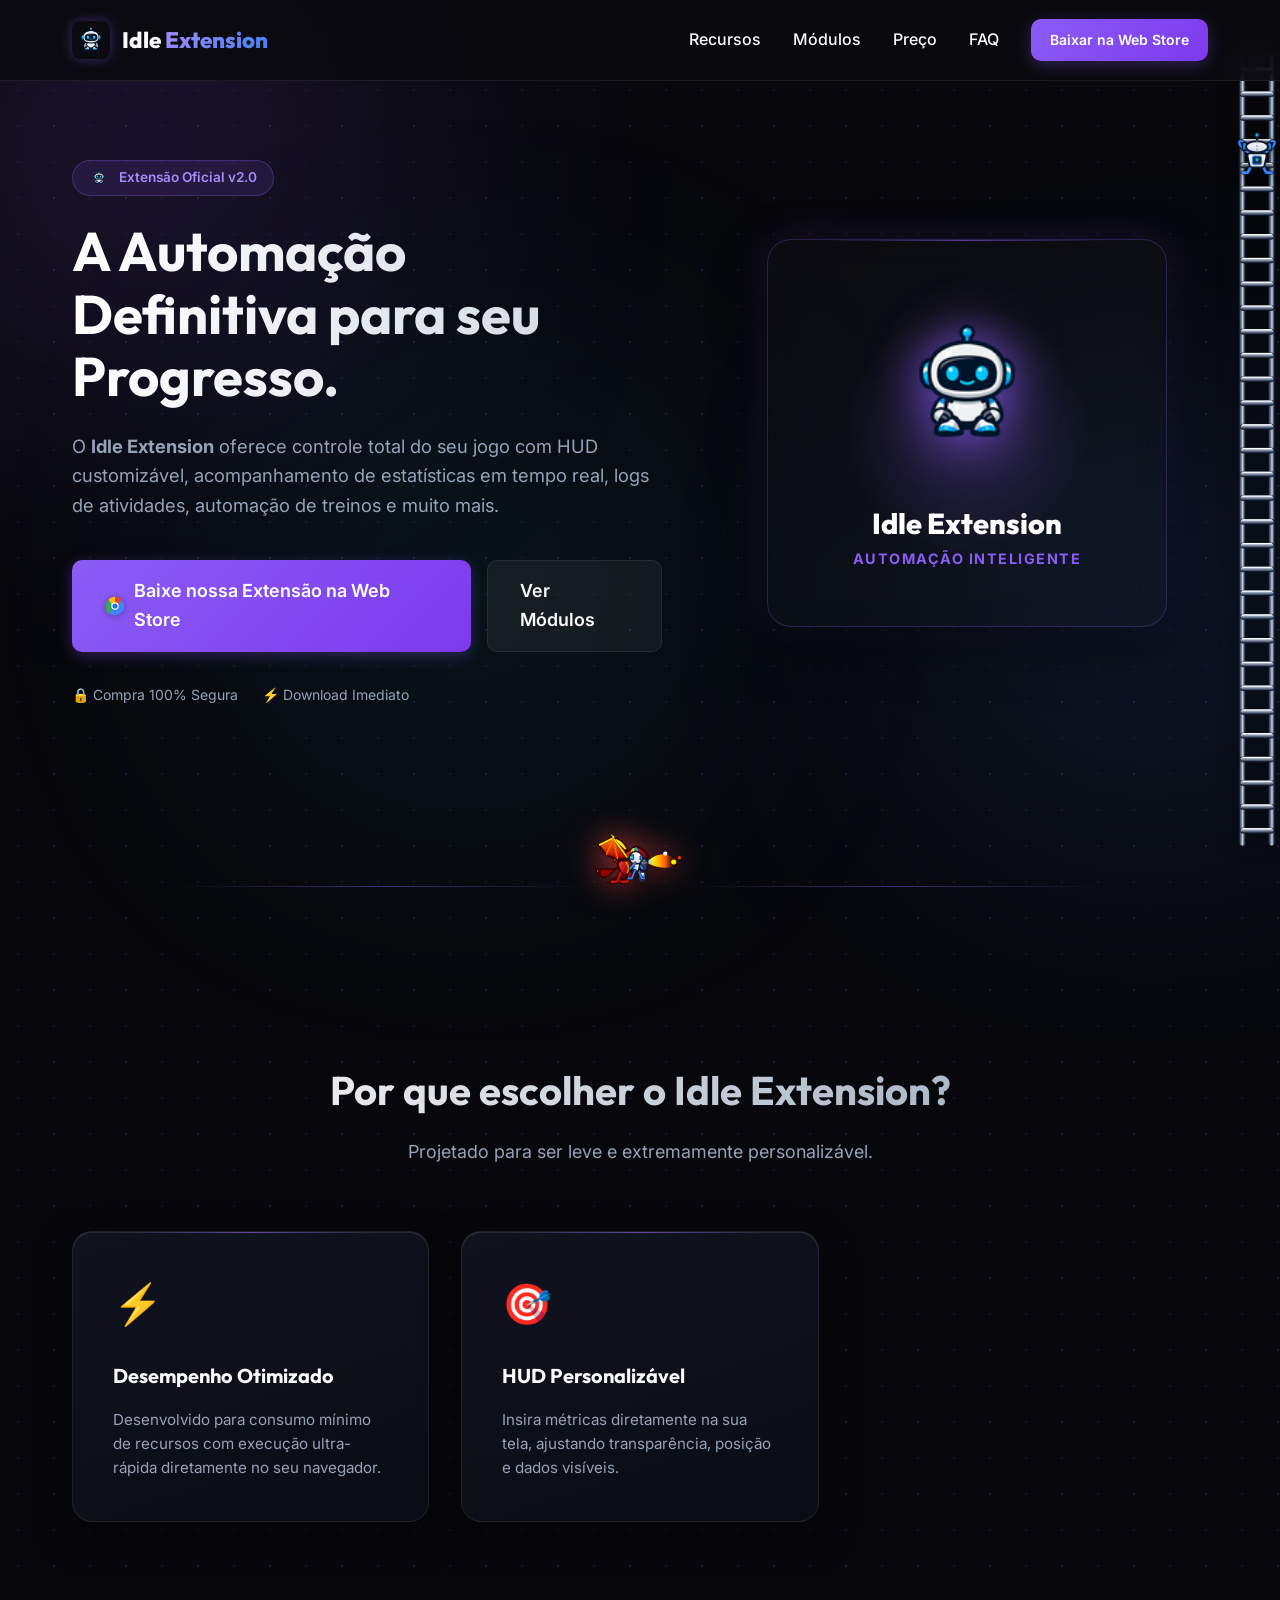
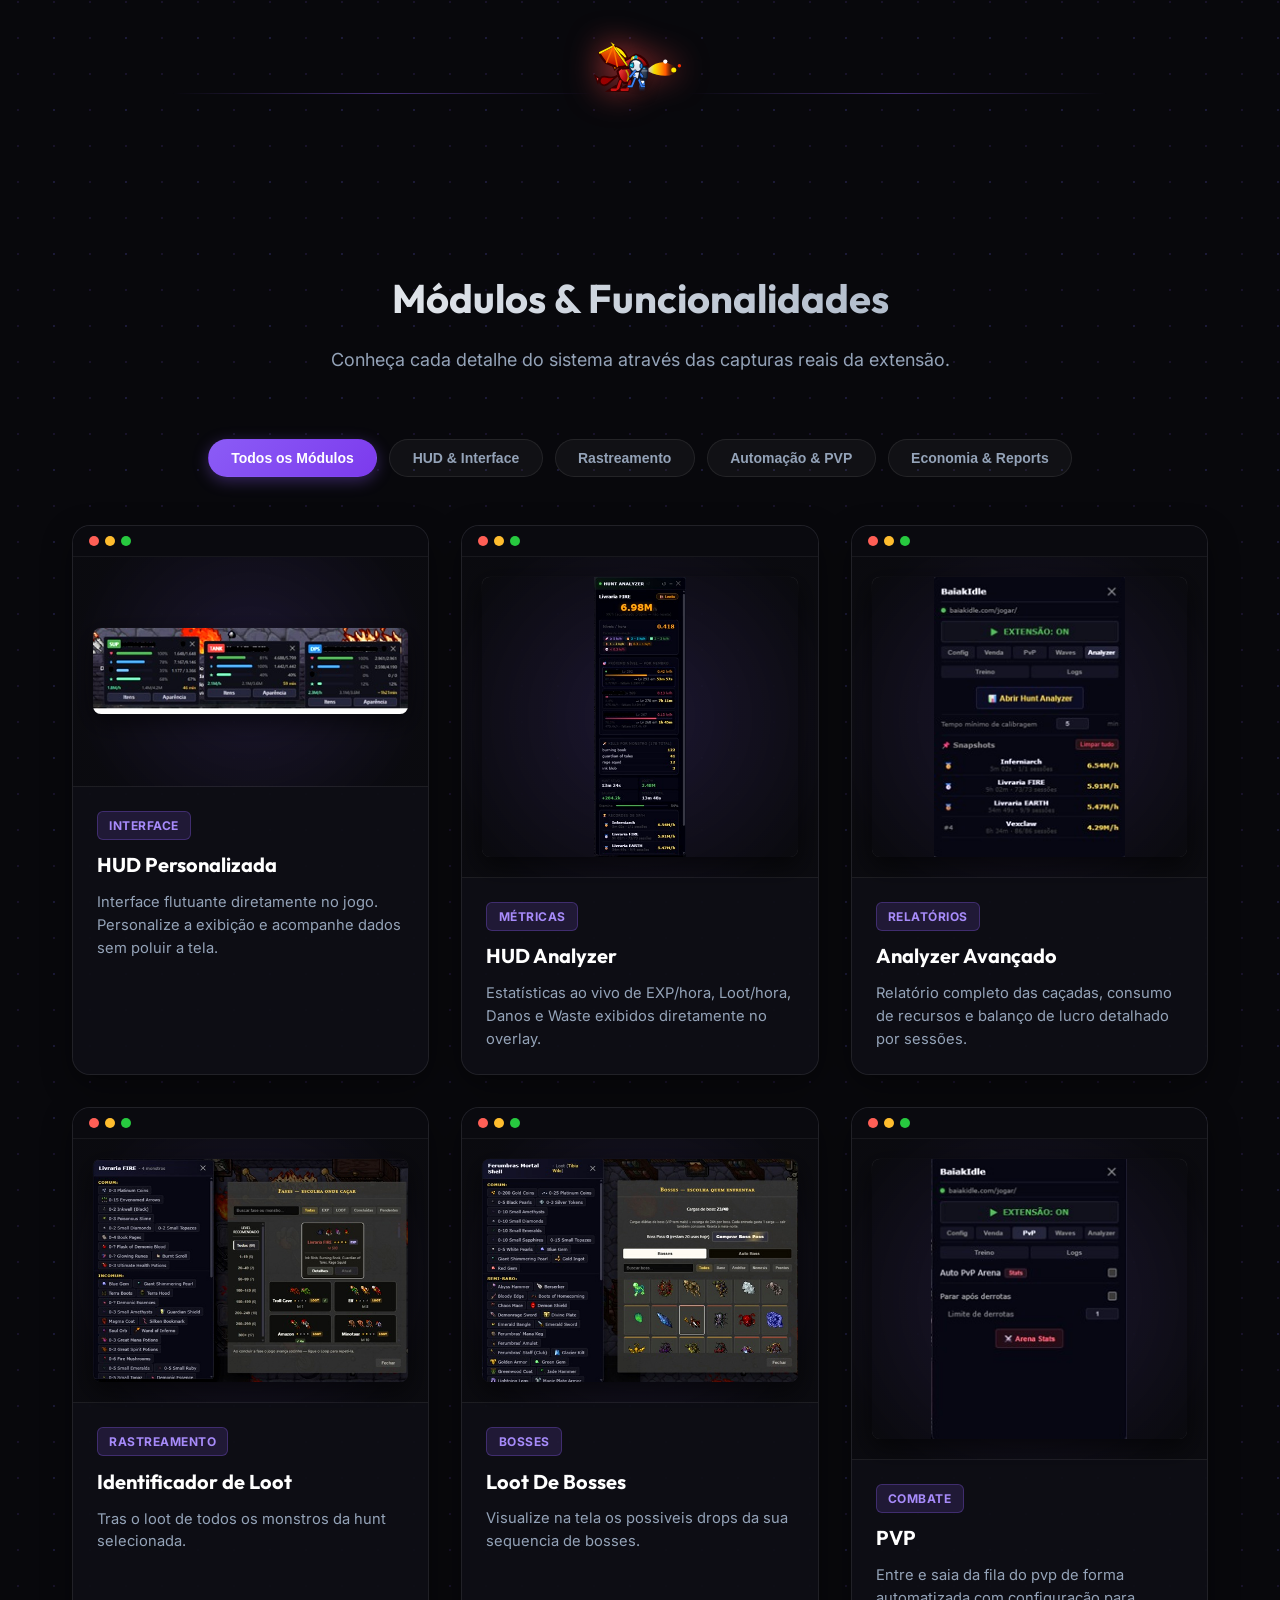
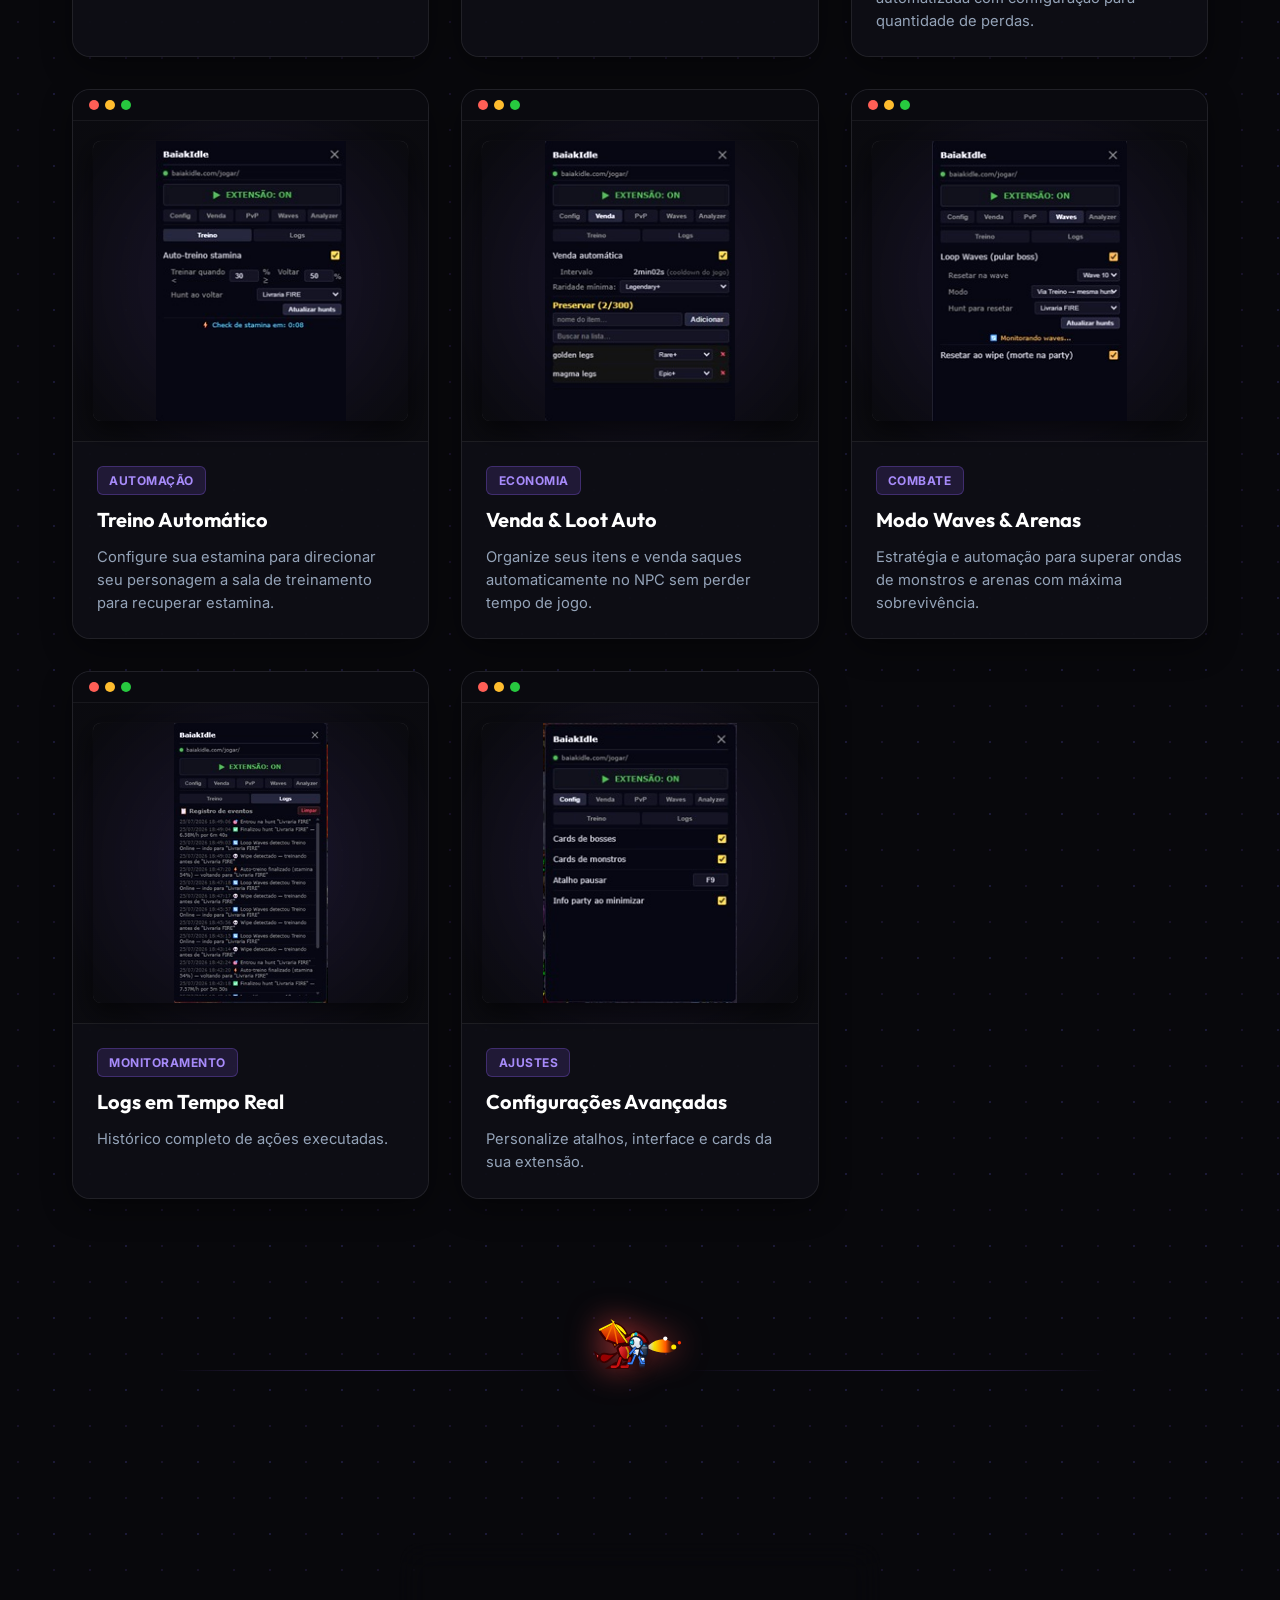
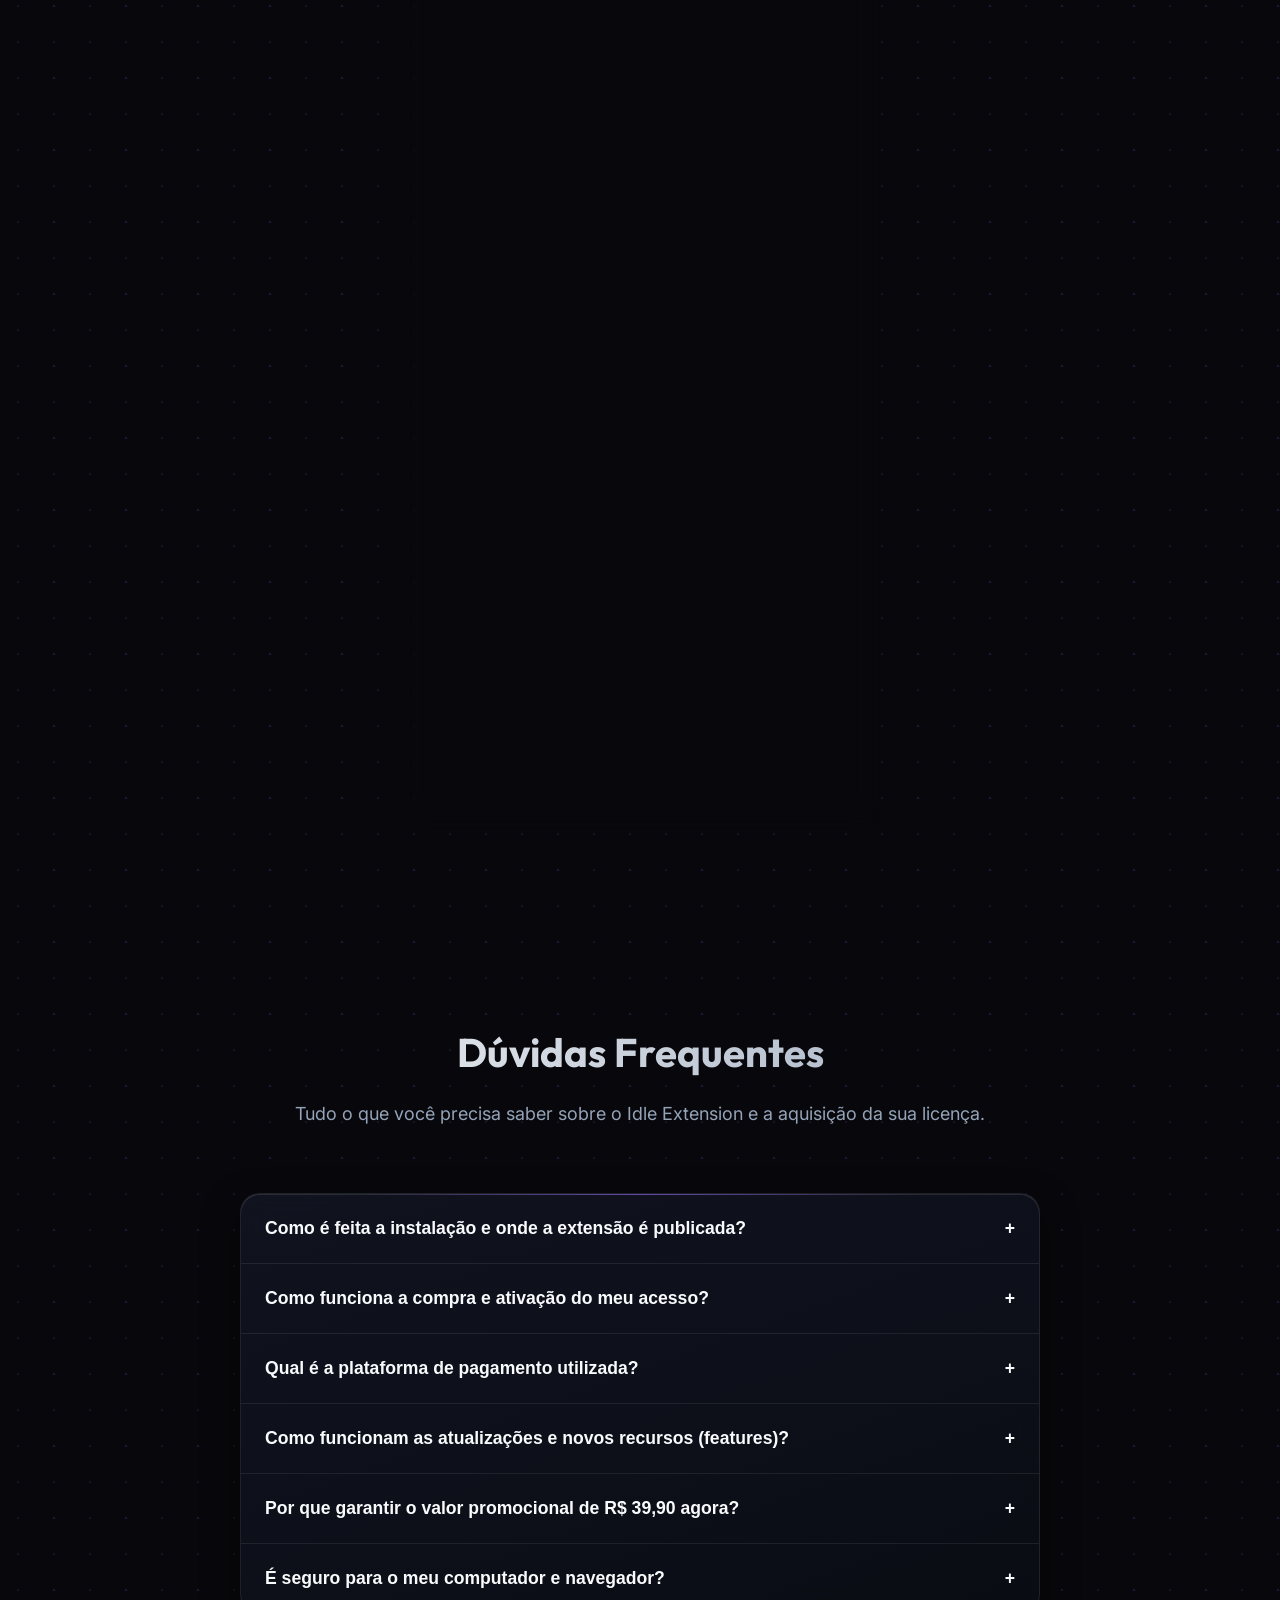
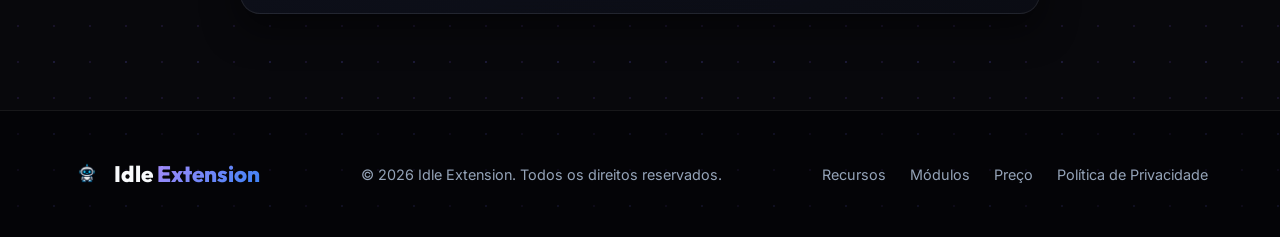
==== commit 88f96334: "fix: correct HTML tag nesting and structure in pricing section" ====
--- a/index.html
+++ b/index.html
@@ -910,53 +910,52 @@
                         <h2>Acesso Vitalício ao Idle Extension</h2>
                         <div class="price">
                             <span class="currency">R$</span>
-                            <span class="amount">39
-                        </div>span>
-                        <span class="cents">,90</span>
-                    </div>
-                    <p class="price-subtitle">⚡ <strong>Taxa única de lançamento • Sem mensalidades</strong></p>
-                    <div class="scarcity-alert">
-                        🚨 <strong>ATENÇÃO:</strong> O valor de <strong>R$ 39,90 para acesso
-                            único</strong>.
-                        Nas próximas versões a extensão passará a ser cobrada exclusivamente por
-                        <strong>MENSALIDADE</strong>. Adquira agora e garanta isenção total de mensalidades para
-                        sempre!
+                            <span class="amount">39</span>
+                            <span class="cents">,90</span>
+                        </div>
+                        <p class="price-subtitle">⚡ <strong>Taxa única de lançamento • Sem mensalidades</strong></p>
+                        <div class="scarcity-alert">
+                            🚨 <strong>ATENÇÃO:</strong> O valor de <strong>R$ 39,90 para acesso
+                                único</strong>.
+                            Nas próximas versões a extensão passará a ser cobrada exclusivamente por
+                            <strong>MENSALIDADE</strong>. Adquira agora e garanta isenção total de mensalidades para
+                            sempre!
+                        </div>
+                    </div>
+                    <div class="pricing-body">
+                        <ul class="feature-list">
+                            <li><span class="check">✓</span> <strong>Valor promocional único</strong></li>
+                            <li><span class="check">✓</span> Acesso único e ilimitado a todos os módulos</li>
+                            <li><span class="check">✓</span> Bosses & Monstros</li>
+                            <li><span class="check">✓</span> HUD Personalizável & Analyzer ao vivo</li>
+                            <li><span class="check">✓</span> Automação de Treino & PVP Inteligente</li>
+                            <li><span class="check">✓</span> <strong>Isenção de futuras mensalidades</strong>
+                            </li>
+                            <li><span class="check">✓</span> Suporte dedicado</li>
+                        </ul>
+                    </div>
+                    <div class="pricing-footer">
+                        <div class="pricing-actions">
+                            <a href="https://chromewebstore.google.com/" target="_blank" rel="noopener noreferrer"
+                                class="btn btn-lg btn-primary full-width glow-effect pulse-btn">
+                                <svg class="btn-chrome-icon" width="22" height="22" viewBox="0 0 24 24" fill="none">
+                                    <circle cx="12" cy="12" r="10" fill="#4285F4" />
+                                    <path d="M12 2C14.76 2 17.26 3.12 19.07 4.93L15.6 10.94C14.78 9.77 13.48 9 12 9V2Z"
+                                        fill="#EA4335" />
+                                    <path d="M4.93 4.93C6.74 3.12 9.24 2 12 2V9C10.52 9 9.22 9.77 8.4 10.94L4.93 4.93Z"
+                                        fill="#FBBC05" />
+                                    <path
+                                        d="M4.93 4.93L8.4 10.94C7.53 12.18 7.53 13.82 8.4 15.06L4.93 21.07C2.63 18.77 1.5 15.48 2 12C2.5 8.52 4.93 4.93 4.93 4.93Z"
+                                        fill="#34A853" />
+                                    <circle cx="12" cy="12" r="4" fill="#FFFFFF" />
+                                    <circle cx="12" cy="12" r="2.8" fill="#1A73E8" />
+                                </svg>
+                                Baixe nossa Extensão na Web Store
+                            </a>
+                        </div>
+                        <small class="secure-text">🛡️ Instalação rápida e oficial via Google Chrome Web Store</small>
                     </div>
                 </div>
-                <div class="pricing-body">
-                    <ul class="feature-list">
-                        <li><span class="check">✓</span> <strong>Valor promocional único</strong></li>
-                        <li><span class="check">✓</span> Acesso único e ilimitado a todos os módulos</li>
-                        <li><span class="check">✓</span> Bosses & Monstros</li>
-                        <li><span class="check">✓</span> HUD Personalizável & Analyzer ao vivo</li>
-                        <li><span class="check">✓</span> Automação de Treino & PVP Inteligente</li>
-                        <li><span class="check">✓</span> <strong>Isenção de futuras mensalidades</strong>
-                        </li>
-                        <li><span class="check">✓</span> Suporte dedicado</li>
-                    </ul>
-                </div>
-                <div class="pricing-footer">
-                    <div class="pricing-actions">
-                        <a href="https://chromewebstore.google.com/" target="_blank" rel="noopener noreferrer"
-                            class="btn btn-lg btn-primary full-width glow-effect pulse-btn">
-                            <svg class="btn-chrome-icon" width="22" height="22" viewBox="0 0 24 24" fill="none">
-                                <circle cx="12" cy="12" r="10" fill="#4285F4" />
-                                <path d="M12 2C14.76 2 17.26 3.12 19.07 4.93L15.6 10.94C14.78 9.77 13.48 9 12 9V2Z"
-                                    fill="#EA4335" />
-                                <path d="M4.93 4.93C6.74 3.12 9.24 2 12 2V9C10.52 9 9.22 9.77 8.4 10.94L4.93 4.93Z"
-                                    fill="#FBBC05" />
-                                <path
-                                    d="M4.93 4.93L8.4 10.94C7.53 12.18 7.53 13.82 8.4 15.06L4.93 21.07C2.63 18.77 1.5 15.48 2 12C2.5 8.52 4.93 4.93 4.93 4.93Z"
-                                    fill="#34A853" />
-                                <circle cx="12" cy="12" r="4" fill="#FFFFFF" />
-                                <circle cx="12" cy="12" r="2.8" fill="#1A73E8" />
-                            </svg>
-                            Baixe nossa Extensão na Web Store
-                        </a>
-                    </div>
-                    <small class="secure-text">🛡️ Instalação rápida e oficial via Google Chrome Web Store</small>
-                </div>
-            </div>
             </div>
         </section>
 
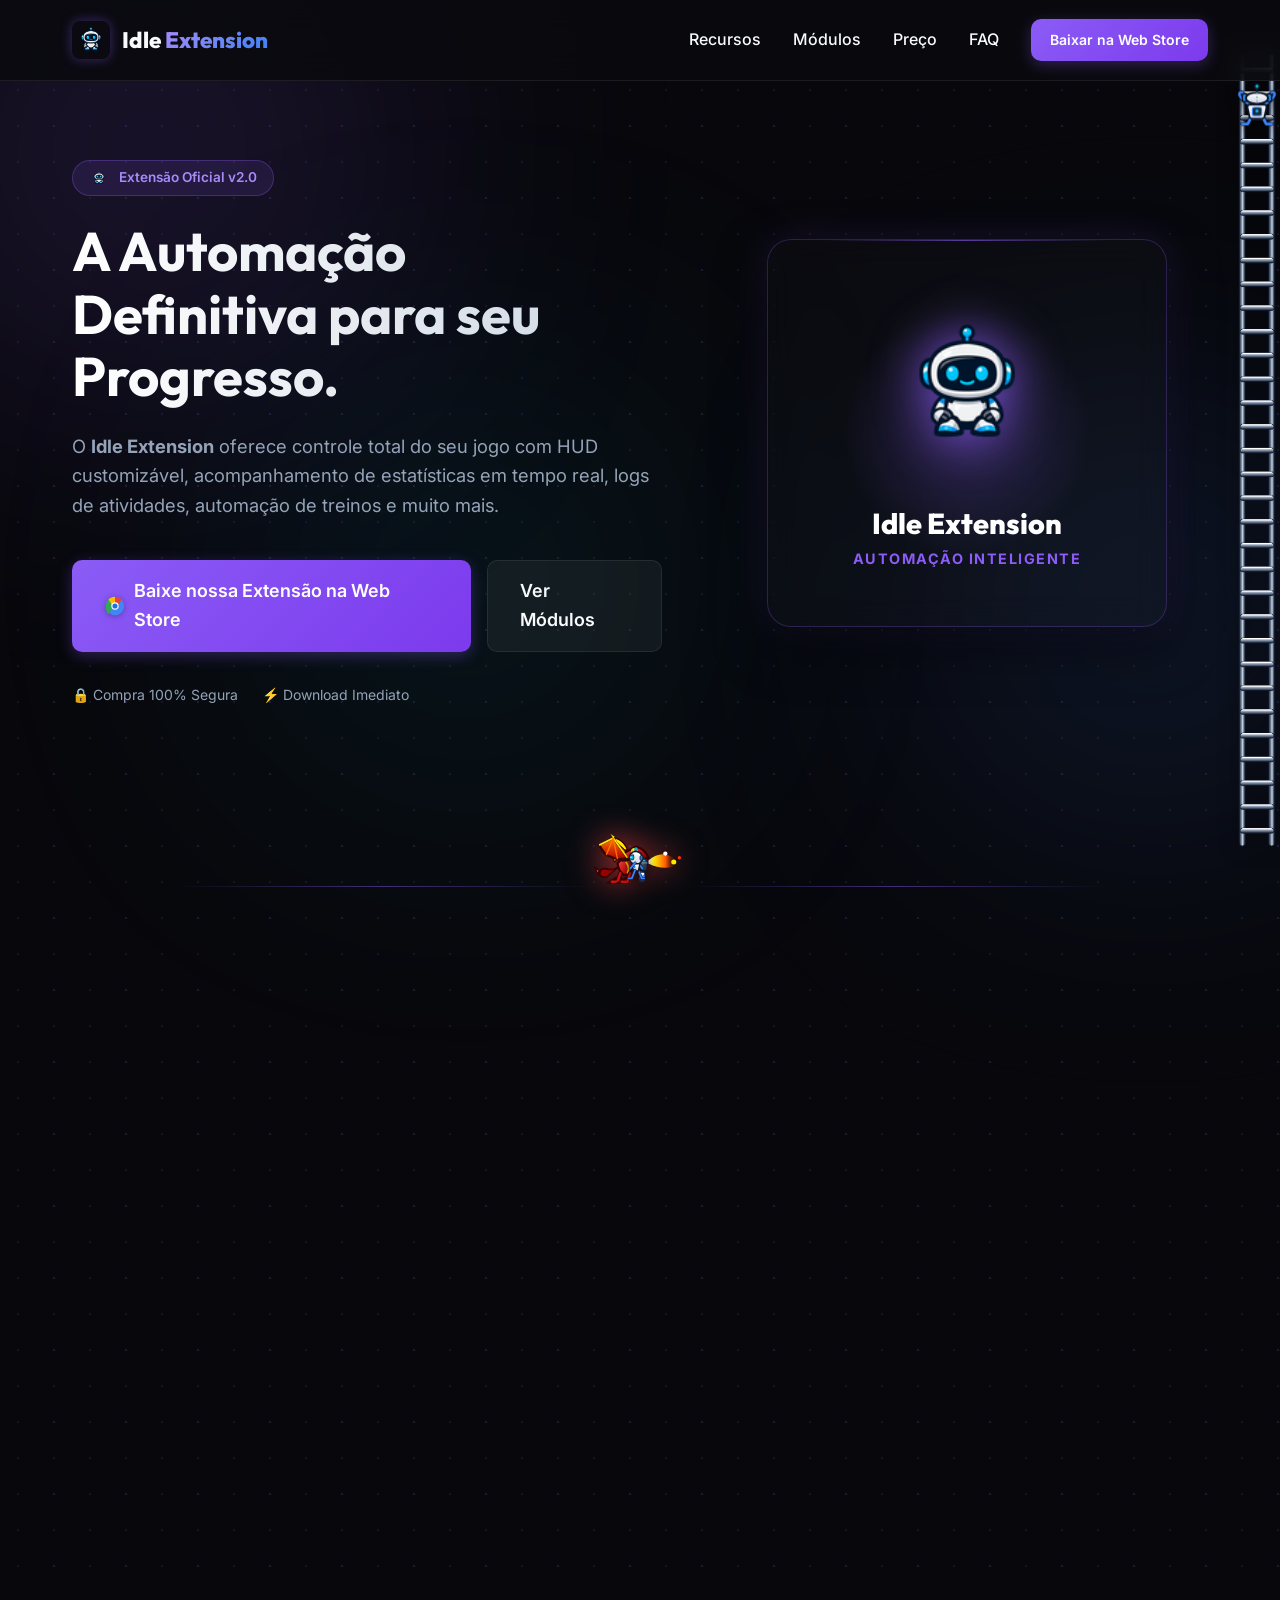
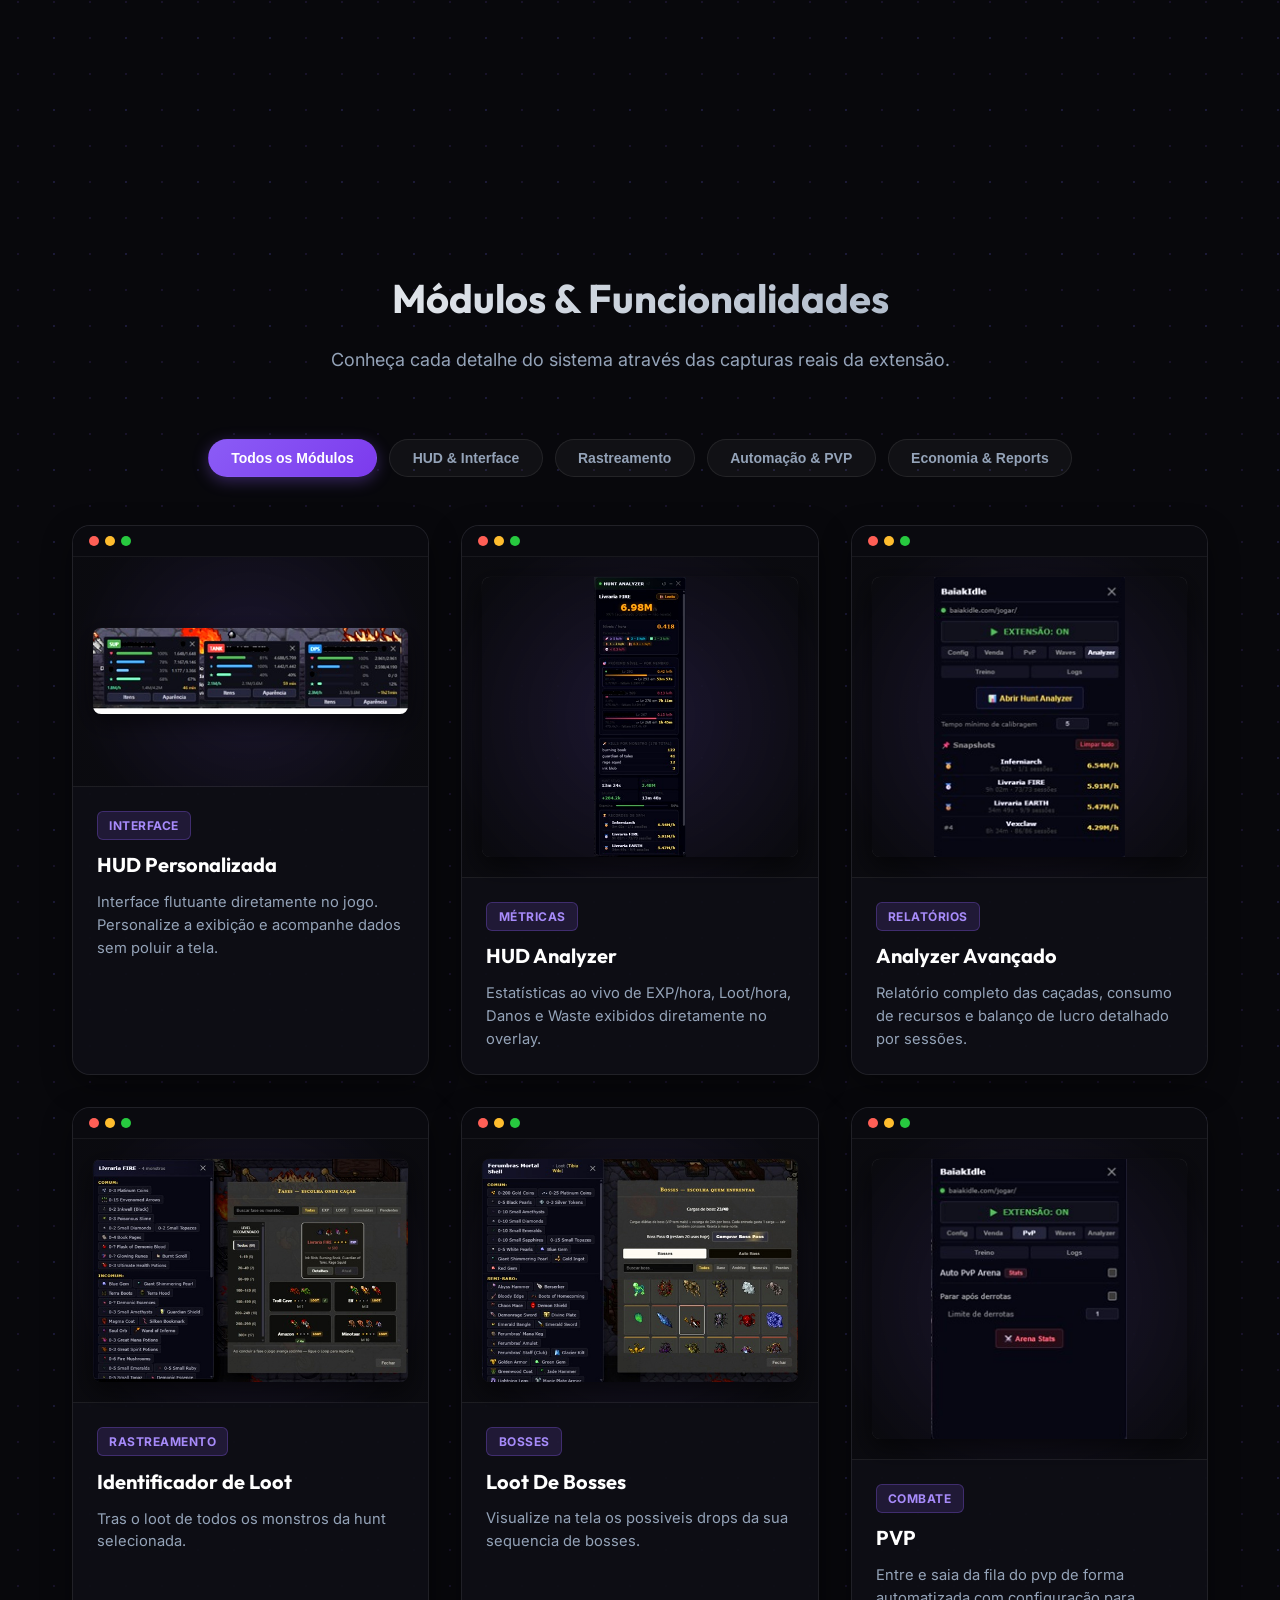
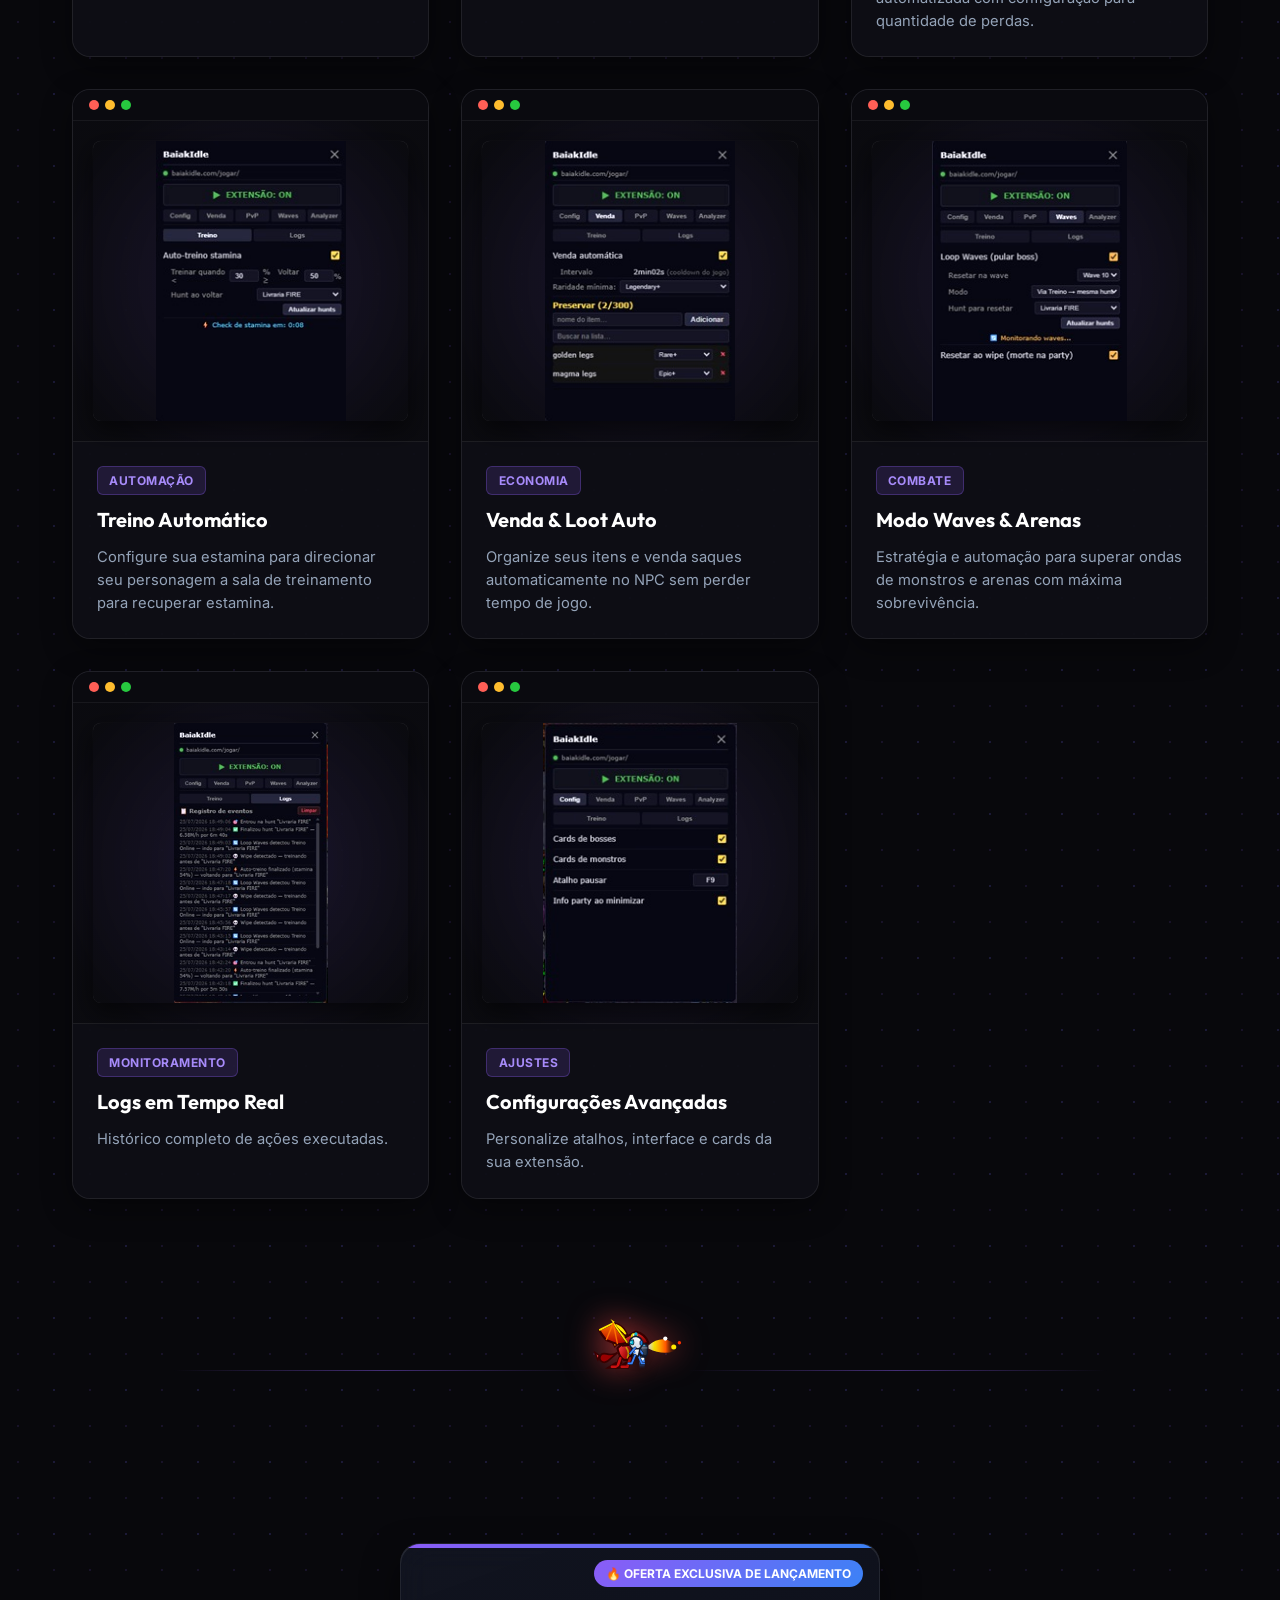
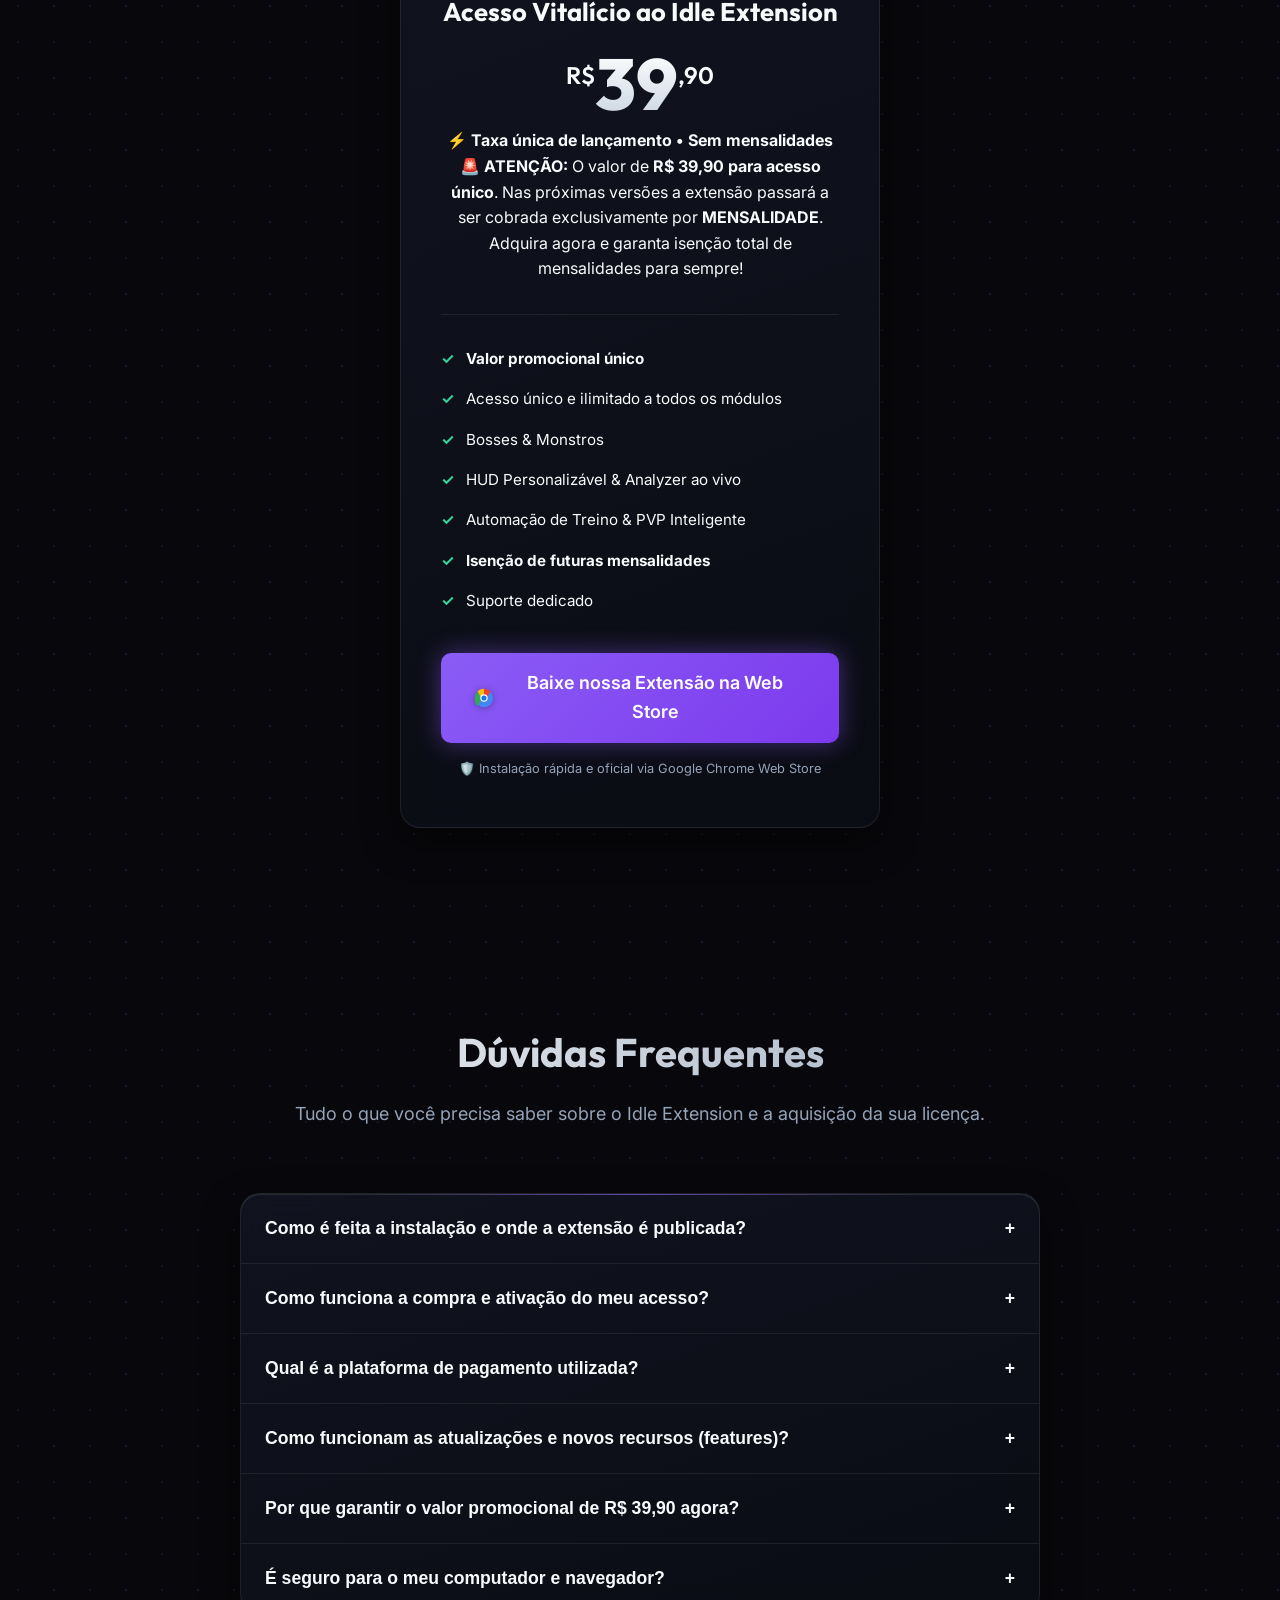
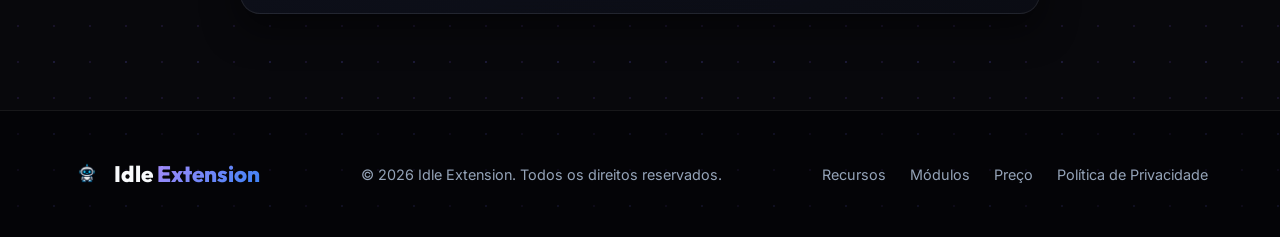
==== commit c3560de1: "feat: implement module image lightbox and zoom functionality with main navigation and UI interaction" ====
--- a/index.html
+++ b/index.html
@@ -1293,6 +1293,33 @@
         </div>
     </div>
 
+    <!-- Modal Lightbox de Ampliação e Zoom dos Módulos -->
+    <div id="imageLightboxModal" class="lightbox-modal" aria-hidden="true">
+        <div class="lightbox-backdrop"></div>
+        <div class="lightbox-container">
+            <!-- Botão Fechar -->
+            <button id="lightboxCloseBtn" class="lightbox-close-btn" aria-label="Fechar ampliação">&times;</button>
+            
+            <!-- Barra de Controles de Zoom -->
+            <div class="lightbox-controls">
+                <button id="zoomInBtn" class="lightbox-control-btn" title="Aumentar Zoom">🔍 +</button>
+                <button id="zoomOutBtn" class="lightbox-control-btn" title="Diminuir Zoom">🔍 -</button>
+                <button id="zoomResetBtn" class="lightbox-control-btn" title="Tamanho Original">↺ Redefinir</button>
+            </div>
+
+            <!-- Conteúdo da Imagem em Zoom -->
+            <div class="lightbox-image-wrapper">
+                <img id="lightboxImage" src="" alt="Ampliação do Módulo" class="lightbox-image">
+            </div>
+
+            <!-- Legenda do Módulo -->
+            <div class="lightbox-caption">
+                <h4 id="lightboxTitle"></h4>
+                <p id="lightboxDescription"></p>
+            </div>
+        </div>
+    </div>
+
     <script src="js/main.js"></script>
 </body>
 
--- a/css/styles.css
+++ b/css/styles.css
@@ -1537,7 +1537,211 @@
     }
 }
 
-
-
-
-
+/* ==========================================================================
+   Modal Lightbox & Image Zoom CSS
+   ========================================================================== */
+
+/* Hover Zoom Hint Badge no container da imagem */
+.module-img-container {
+    cursor: pointer;
+}
+
+.img-zoom-hint {
+    position: absolute;
+    bottom: 12px;
+    right: 14px;
+    background: rgba(15, 23, 42, 0.85);
+    backdrop-filter: blur(8px);
+    -webkit-backdrop-filter: blur(8px);
+    color: #e2e8f0;
+    font-size: 0.78rem;
+    font-weight: 600;
+    padding: 0.35rem 0.75rem;
+    border-radius: 99px;
+    border: 1px solid rgba(139, 92, 246, 0.4);
+    box-shadow: 0 4px 12px rgba(0, 0, 0, 0.4);
+    opacity: 0;
+    transform: translateY(6px);
+    transition: all 0.25s cubic-bezier(0.4, 0, 0.2, 1);
+    pointer-events: none;
+    z-index: 10;
+}
+
+.module-card:hover .img-zoom-hint {
+    opacity: 1;
+    transform: translateY(0);
+}
+
+/* Lightbox Modal Base */
+.lightbox-modal {
+    position: fixed;
+    top: 0;
+    left: 0;
+    width: 100vw;
+    height: 100vh;
+    z-index: 99999;
+    display: flex;
+    align-items: center;
+    justify-content: center;
+    opacity: 0;
+    pointer-events: none;
+    transition: opacity 0.3s cubic-bezier(0.4, 0, 0.2, 1);
+}
+
+.lightbox-modal.active {
+    opacity: 1;
+    pointer-events: auto;
+}
+
+/* Fundo Escuro com Blur */
+.lightbox-backdrop {
+    position: absolute;
+    top: 0;
+    left: 0;
+    width: 100%;
+    height: 100%;
+    background: rgba(5, 8, 20, 0.92);
+    backdrop-filter: blur(16px);
+    -webkit-backdrop-filter: blur(16px);
+}
+
+/* Container do Modal */
+.lightbox-container {
+    position: relative;
+    z-index: 2;
+    width: 92%;
+    max-width: 1100px;
+    max-height: 92vh;
+    display: flex;
+    flex-direction: column;
+    align-items: center;
+    justify-content: center;
+    padding: 1.5rem;
+    box-sizing: border-box;
+}
+
+/* Botão Fechar (X) */
+.lightbox-close-btn {
+    position: absolute;
+    top: -45px;
+    right: 0;
+    background: rgba(255, 255, 255, 0.1);
+    border: 1px solid rgba(255, 255, 255, 0.2);
+    color: #ffffff;
+    font-size: 1.8rem;
+    line-height: 1;
+    width: 42px;
+    height: 42px;
+    border-radius: 50%;
+    cursor: pointer;
+    display: flex;
+    align-items: center;
+    justify-content: center;
+    transition: all 0.2s ease;
+    backdrop-filter: blur(8px);
+}
+
+.lightbox-close-btn:hover {
+    background: rgba(239, 68, 68, 0.8);
+    border-color: #ef4444;
+    transform: scale(1.1) rotate(90deg);
+}
+
+/* Barra de Controles de Zoom */
+.lightbox-controls {
+    display: flex;
+    align-items: center;
+    gap: 0.6rem;
+    margin-bottom: 1rem;
+    background: rgba(15, 23, 42, 0.85);
+    backdrop-filter: blur(12px);
+    padding: 0.4rem 0.8rem;
+    border-radius: 99px;
+    border: 1px solid rgba(139, 92, 246, 0.4);
+    box-shadow: 0 8px 24px rgba(0, 0, 0, 0.5);
+}
+
+.lightbox-control-btn {
+    background: rgba(255, 255, 255, 0.08);
+    border: 1px solid rgba(255, 255, 255, 0.15);
+    color: #e2e8f0;
+    font-size: 0.85rem;
+    font-weight: 600;
+    padding: 0.35rem 0.75rem;
+    border-radius: 99px;
+    cursor: pointer;
+    transition: all 0.2s ease;
+}
+
+.lightbox-control-btn:hover {
+    background: rgba(139, 92, 246, 0.4);
+    border-color: #a78bfa;
+    color: #ffffff;
+    transform: translateY(-1px);
+}
+
+/* Wrapper da Imagem Ampliada com Scroll/Overflow */
+.lightbox-image-wrapper {
+    position: relative;
+    max-width: 100%;
+    max-height: 70vh;
+    overflow: auto;
+    display: flex;
+    align-items: center;
+    justify-content: center;
+    border-radius: 14px;
+    border: 1px solid rgba(139, 92, 246, 0.3);
+    box-shadow: 0 20px 50px rgba(0, 0, 0, 0.8), 0 0 30px rgba(139, 92, 246, 0.2);
+    background: rgba(10, 10, 15, 0.95);
+    padding: 0.5rem;
+}
+
+.lightbox-image {
+    max-width: 100%;
+    max-height: 68vh;
+    object-fit: contain;
+    border-radius: 10px;
+    transition: transform 0.25s cubic-bezier(0.4, 0, 0.2, 1);
+    transform-origin: center center;
+    user-select: none;
+    cursor: zoom-in;
+}
+
+/* Legenda Inferior no Modal */
+.lightbox-caption {
+    margin-top: 1rem;
+    text-align: center;
+    max-width: 650px;
+}
+
+.lightbox-caption h4 {
+    font-size: 1.3rem;
+    color: #ffffff;
+    font-weight: 700;
+    margin-bottom: 0.3rem;
+}
+
+.lightbox-caption p {
+    font-size: 0.92rem;
+    color: var(--text-muted);
+    line-height: 1.5;
+}
+
+@media (max-width: 600px) {
+    .lightbox-close-btn {
+        top: -40px;
+        right: 5px;
+        width: 36px;
+        height: 36px;
+        font-size: 1.4rem;
+    }
+    
+    .lightbox-image-wrapper {
+        max-height: 60vh;
+    }
+}
+
+
+
+
+
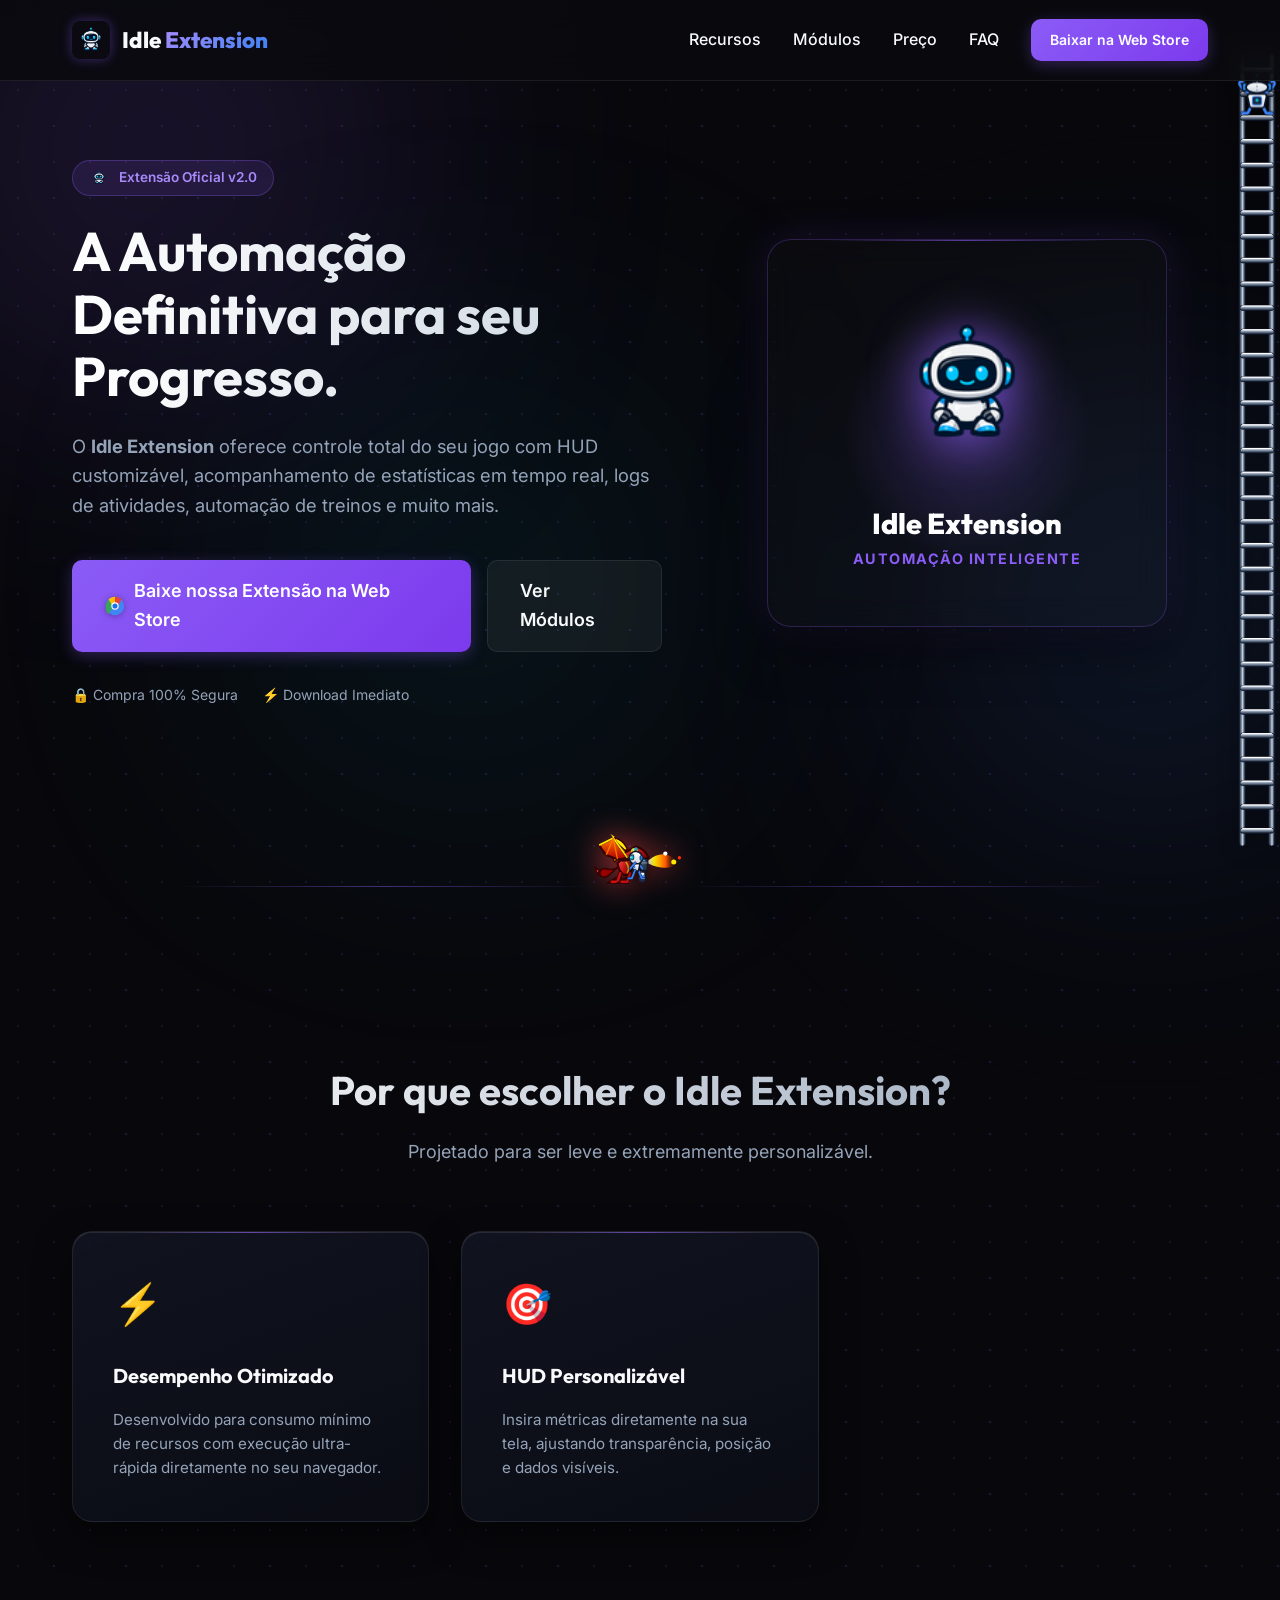
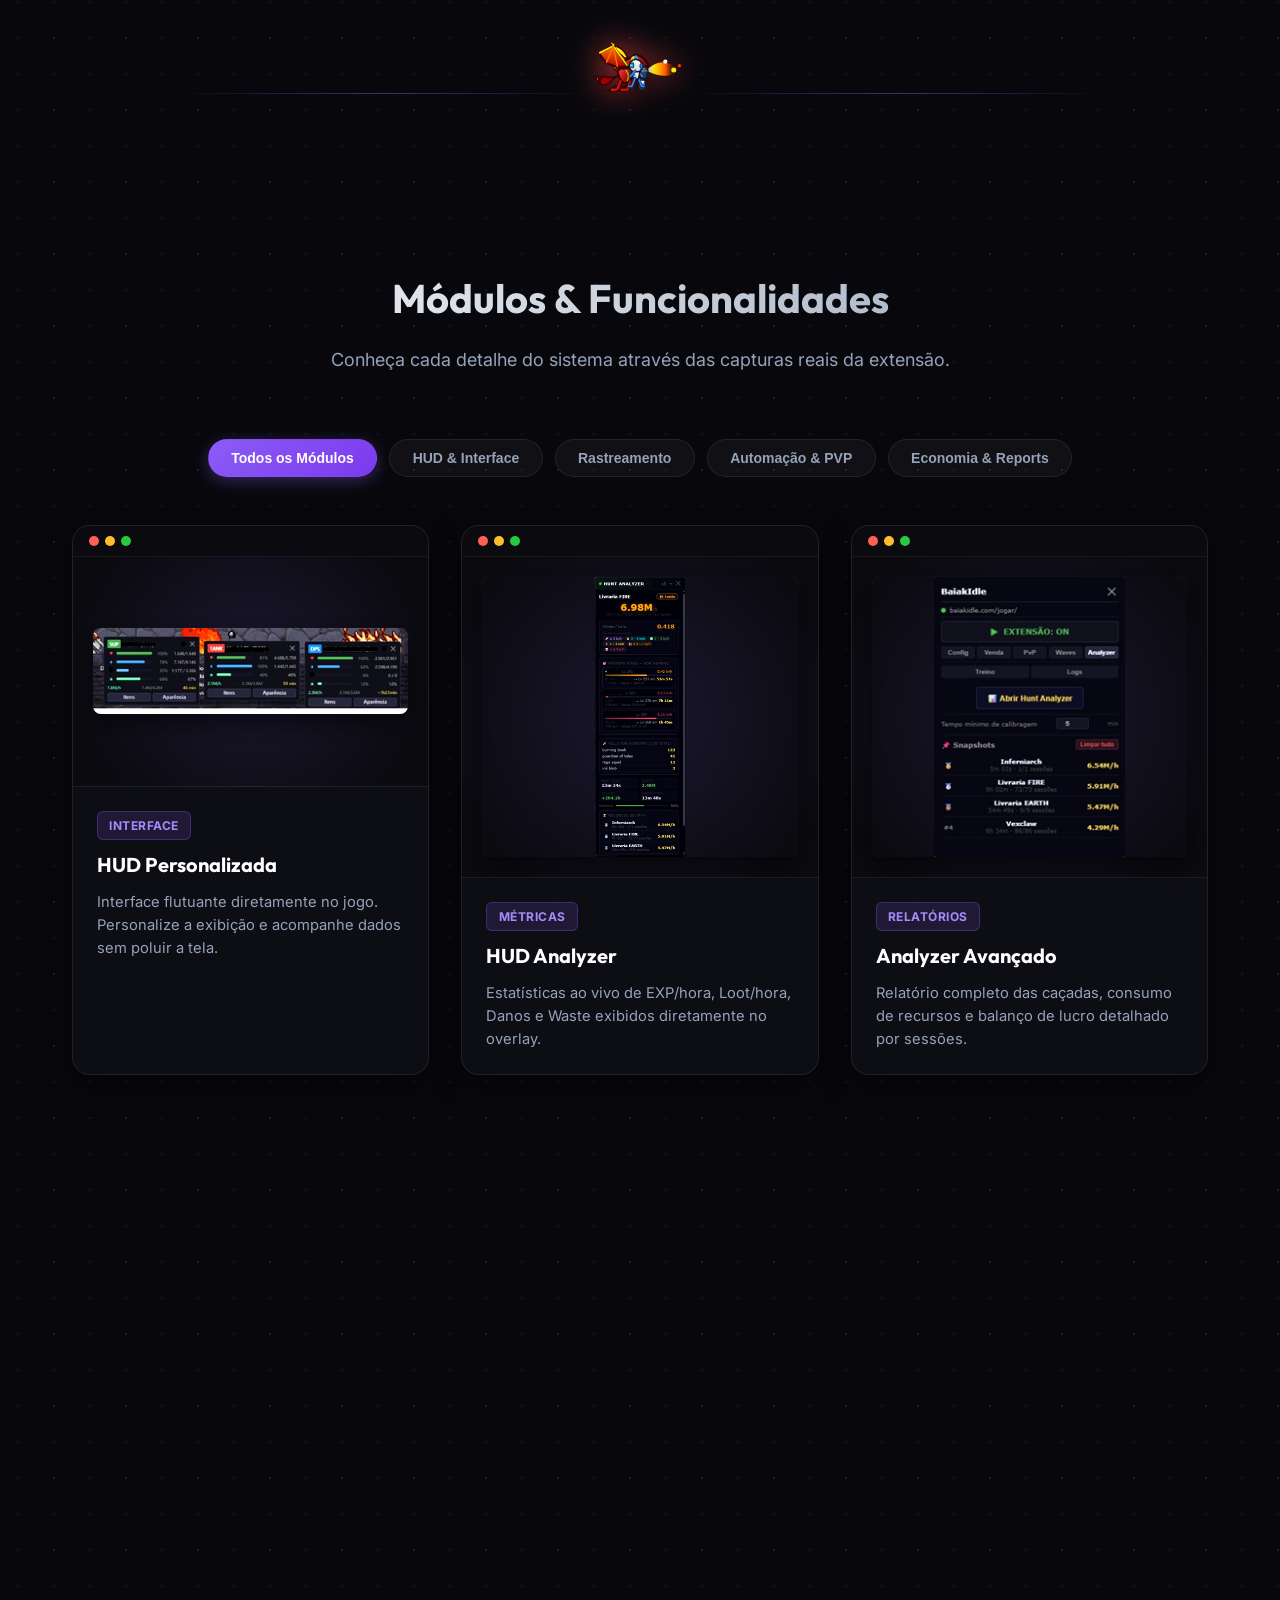
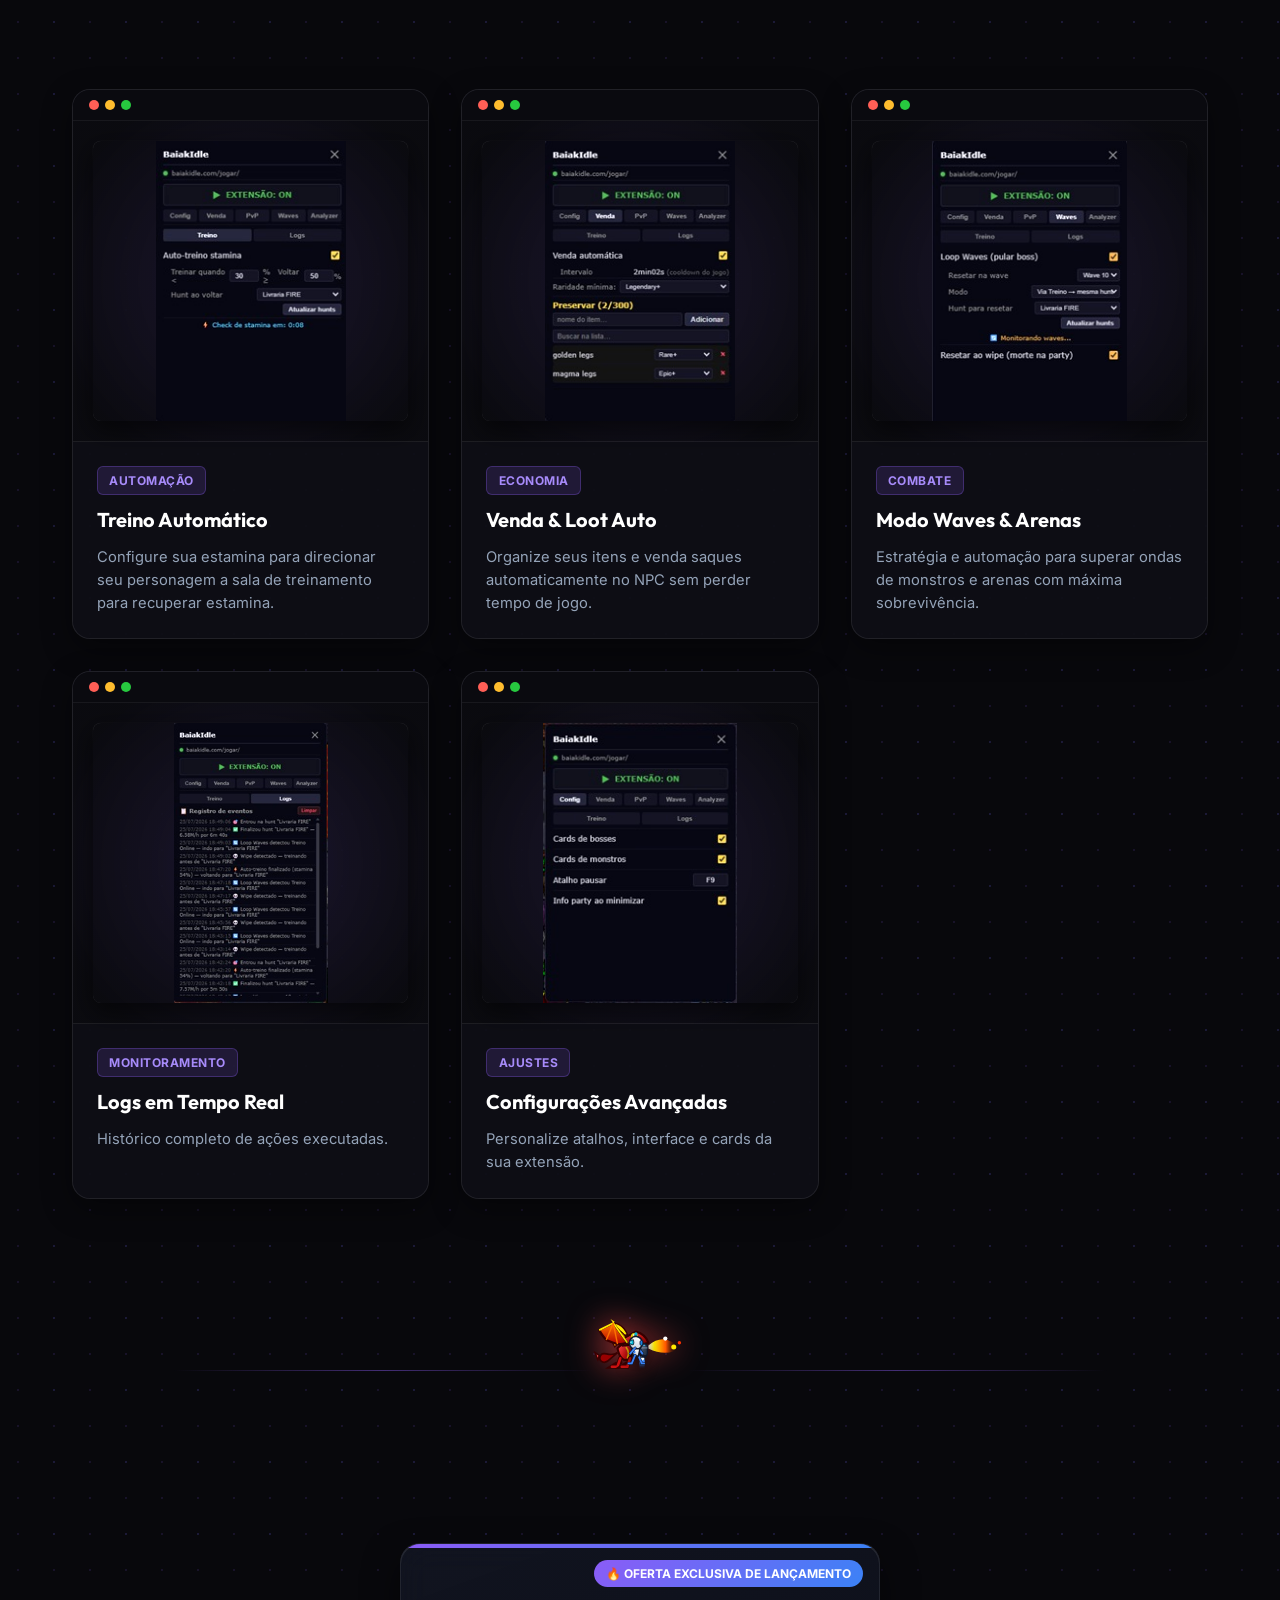
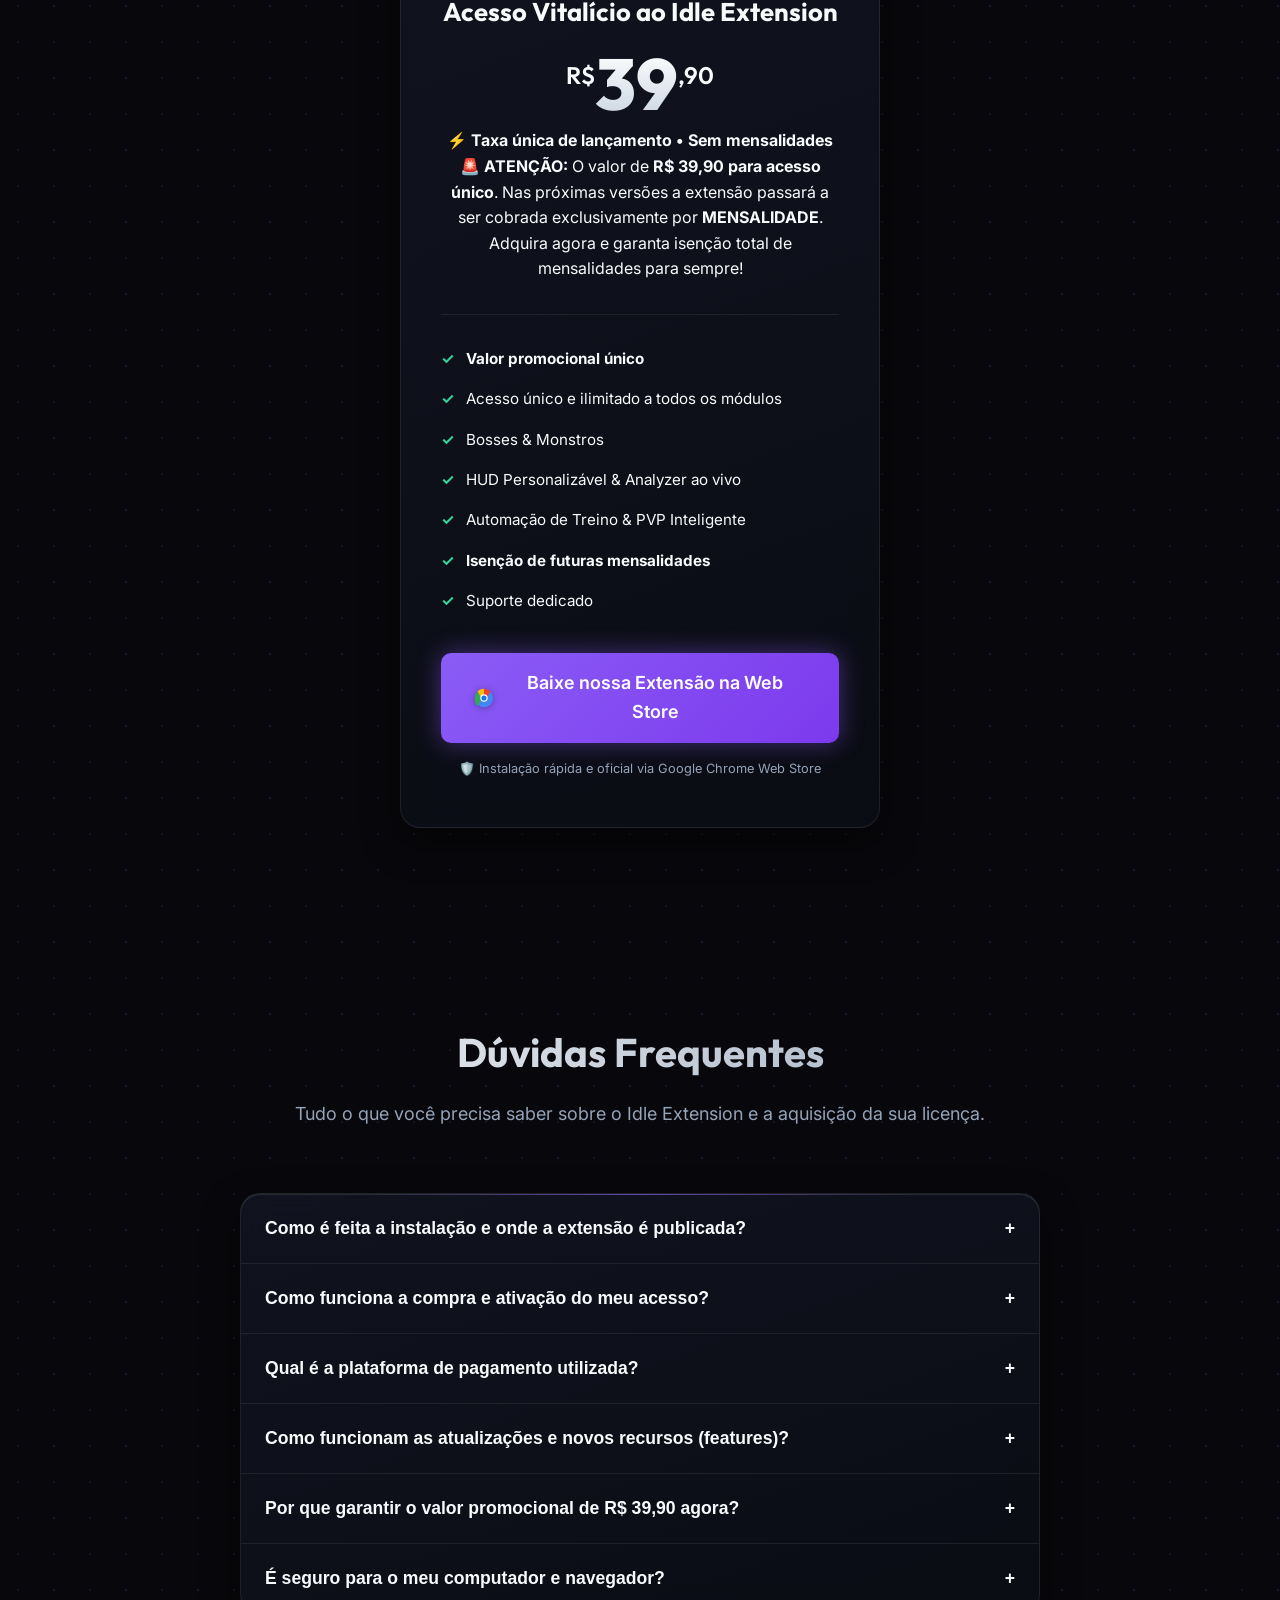
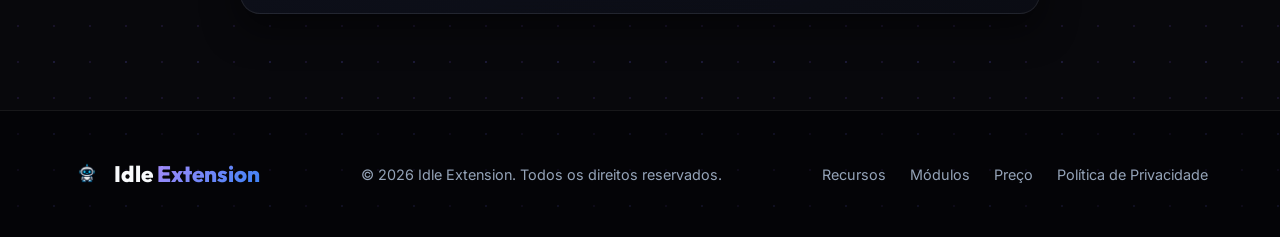
==== commit 397c2935: "feat: implement site-wide interactive UI components and simplify image lightbox functionality" ====
--- a/index.html
+++ b/index.html
@@ -1293,30 +1293,12 @@
         </div>
     </div>
 
-    <!-- Modal Lightbox de Ampliação e Zoom dos Módulos -->
+    <!-- Modal Simples de Ampliação da Imagem -->
     <div id="imageLightboxModal" class="lightbox-modal" aria-hidden="true">
         <div class="lightbox-backdrop"></div>
-        <div class="lightbox-container">
-            <!-- Botão Fechar -->
-            <button id="lightboxCloseBtn" class="lightbox-close-btn" aria-label="Fechar ampliação">&times;</button>
-            
-            <!-- Barra de Controles de Zoom -->
-            <div class="lightbox-controls">
-                <button id="zoomInBtn" class="lightbox-control-btn" title="Aumentar Zoom">🔍 +</button>
-                <button id="zoomOutBtn" class="lightbox-control-btn" title="Diminuir Zoom">🔍 -</button>
-                <button id="zoomResetBtn" class="lightbox-control-btn" title="Tamanho Original">↺ Redefinir</button>
-            </div>
-
-            <!-- Conteúdo da Imagem em Zoom -->
-            <div class="lightbox-image-wrapper">
-                <img id="lightboxImage" src="" alt="Ampliação do Módulo" class="lightbox-image">
-            </div>
-
-            <!-- Legenda do Módulo -->
-            <div class="lightbox-caption">
-                <h4 id="lightboxTitle"></h4>
-                <p id="lightboxDescription"></p>
-            </div>
+        <div class="lightbox-content">
+            <span class="lightbox-close">&times;</span>
+            <img id="lightboxImage" src="" alt="Imagem ampliada">
         </div>
     </div>
 
--- a/css/styles.css
+++ b/css/styles.css
@@ -1538,15 +1538,14 @@
 }
 
 /* ==========================================================================
-   Modal Lightbox & Image Zoom CSS
+   Modal Simples de Ampliação de Imagens dos Módulos
    ========================================================================== */
-
-/* Hover Zoom Hint Badge no container da imagem */
 .module-img-container {
     cursor: pointer;
 }
 
-.img-zoom-hint {
+.module-img-container::after {
+    content: "🔍 Clique para ampliar";
     position: absolute;
     bottom: 12px;
     right: 14px;
@@ -1554,25 +1553,24 @@
     backdrop-filter: blur(8px);
     -webkit-backdrop-filter: blur(8px);
     color: #e2e8f0;
-    font-size: 0.78rem;
+    font-size: 0.76rem;
     font-weight: 600;
-    padding: 0.35rem 0.75rem;
+    padding: 0.3rem 0.7rem;
     border-radius: 99px;
     border: 1px solid rgba(139, 92, 246, 0.4);
     box-shadow: 0 4px 12px rgba(0, 0, 0, 0.4);
     opacity: 0;
-    transform: translateY(6px);
-    transition: all 0.25s cubic-bezier(0.4, 0, 0.2, 1);
+    transform: translateY(4px);
+    transition: all 0.25s ease;
     pointer-events: none;
-    z-index: 10;
-}
-
-.module-card:hover .img-zoom-hint {
+    z-index: 5;
+}
+
+.module-card:hover .module-img-container::after {
     opacity: 1;
     transform: translateY(0);
 }
 
-/* Lightbox Modal Base */
 .lightbox-modal {
     position: fixed;
     top: 0;
@@ -1585,7 +1583,7 @@
     justify-content: center;
     opacity: 0;
     pointer-events: none;
-    transition: opacity 0.3s cubic-bezier(0.4, 0, 0.2, 1);
+    transition: opacity 0.25s ease;
 }
 
 .lightbox-modal.active {
@@ -1593,155 +1591,73 @@
     pointer-events: auto;
 }
 
-/* Fundo Escuro com Blur */
 .lightbox-backdrop {
     position: absolute;
     top: 0;
     left: 0;
     width: 100%;
     height: 100%;
-    background: rgba(5, 8, 20, 0.92);
-    backdrop-filter: blur(16px);
-    -webkit-backdrop-filter: blur(16px);
-}
-
-/* Container do Modal */
-.lightbox-container {
+    background: rgba(5, 8, 20, 0.88);
+    backdrop-filter: blur(12px);
+    -webkit-backdrop-filter: blur(12px);
+}
+
+.lightbox-content {
     position: relative;
     z-index: 2;
-    width: 92%;
-    max-width: 1100px;
-    max-height: 92vh;
-    display: flex;
-    flex-direction: column;
+    max-width: 85vw;
+    max-height: 85vh;
+    display: flex;
     align-items: center;
     justify-content: center;
-    padding: 1.5rem;
-    box-sizing: border-box;
-}
-
-/* Botão Fechar (X) */
-.lightbox-close-btn {
+    transform: scale(0.95);
+    transition: transform 0.25s cubic-bezier(0.4, 0, 0.2, 1);
+}
+
+.lightbox-modal.active .lightbox-content {
+    transform: scale(1);
+}
+
+.lightbox-content img {
+    max-width: 85vw;
+    max-height: 85vh;
+    object-fit: contain;
+    border-radius: 12px;
+    border: 1px solid rgba(139, 92, 246, 0.4);
+    box-shadow: 0 20px 50px rgba(0, 0, 0, 0.9), 0 0 30px rgba(139, 92, 246, 0.25);
+    cursor: pointer;
+}
+
+.lightbox-close {
     position: absolute;
-    top: -45px;
-    right: 0;
-    background: rgba(255, 255, 255, 0.1);
-    border: 1px solid rgba(255, 255, 255, 0.2);
+    top: -40px;
+    right: -10px;
     color: #ffffff;
-    font-size: 1.8rem;
+    font-size: 2rem;
+    font-weight: 300;
+    cursor: pointer;
     line-height: 1;
-    width: 42px;
-    height: 42px;
-    border-radius: 50%;
-    cursor: pointer;
-    display: flex;
-    align-items: center;
-    justify-content: center;
-    transition: all 0.2s ease;
-    backdrop-filter: blur(8px);
-}
-
-.lightbox-close-btn:hover {
-    background: rgba(239, 68, 68, 0.8);
-    border-color: #ef4444;
-    transform: scale(1.1) rotate(90deg);
-}
-
-/* Barra de Controles de Zoom */
-.lightbox-controls {
-    display: flex;
-    align-items: center;
-    gap: 0.6rem;
-    margin-bottom: 1rem;
-    background: rgba(15, 23, 42, 0.85);
-    backdrop-filter: blur(12px);
-    padding: 0.4rem 0.8rem;
-    border-radius: 99px;
-    border: 1px solid rgba(139, 92, 246, 0.4);
-    box-shadow: 0 8px 24px rgba(0, 0, 0, 0.5);
-}
-
-.lightbox-control-btn {
-    background: rgba(255, 255, 255, 0.08);
-    border: 1px solid rgba(255, 255, 255, 0.15);
-    color: #e2e8f0;
-    font-size: 0.85rem;
-    font-weight: 600;
-    padding: 0.35rem 0.75rem;
-    border-radius: 99px;
-    cursor: pointer;
-    transition: all 0.2s ease;
-}
-
-.lightbox-control-btn:hover {
-    background: rgba(139, 92, 246, 0.4);
-    border-color: #a78bfa;
-    color: #ffffff;
-    transform: translateY(-1px);
-}
-
-/* Wrapper da Imagem Ampliada com Scroll/Overflow */
-.lightbox-image-wrapper {
-    position: relative;
-    max-width: 100%;
-    max-height: 70vh;
-    overflow: auto;
-    display: flex;
-    align-items: center;
-    justify-content: center;
-    border-radius: 14px;
-    border: 1px solid rgba(139, 92, 246, 0.3);
-    box-shadow: 0 20px 50px rgba(0, 0, 0, 0.8), 0 0 30px rgba(139, 92, 246, 0.2);
-    background: rgba(10, 10, 15, 0.95);
-    padding: 0.5rem;
-}
-
-.lightbox-image {
-    max-width: 100%;
-    max-height: 68vh;
-    object-fit: contain;
-    border-radius: 10px;
-    transition: transform 0.25s cubic-bezier(0.4, 0, 0.2, 1);
-    transform-origin: center center;
-    user-select: none;
-    cursor: zoom-in;
-}
-
-/* Legenda Inferior no Modal */
-.lightbox-caption {
-    margin-top: 1rem;
-    text-align: center;
-    max-width: 650px;
-}
-
-.lightbox-caption h4 {
-    font-size: 1.3rem;
-    color: #ffffff;
-    font-weight: 700;
-    margin-bottom: 0.3rem;
-}
-
-.lightbox-caption p {
-    font-size: 0.92rem;
-    color: var(--text-muted);
-    line-height: 1.5;
+    transition: transform 0.2s ease, color 0.2s ease;
+}
+
+.lightbox-close:hover {
+    color: #ef4444;
+    transform: scale(1.2);
 }
 
 @media (max-width: 600px) {
-    .lightbox-close-btn {
-        top: -40px;
-        right: 5px;
-        width: 36px;
-        height: 36px;
-        font-size: 1.4rem;
+    .lightbox-content img {
+        max-width: 94vw;
+        max-height: 80vh;
     }
     
-    .lightbox-image-wrapper {
-        max-height: 60vh;
-    }
-}
-
-
-
-
-
+    .lightbox-close {
+        top: -35px;
+        right: 0;
+    }
+}
+
+
+
+
+
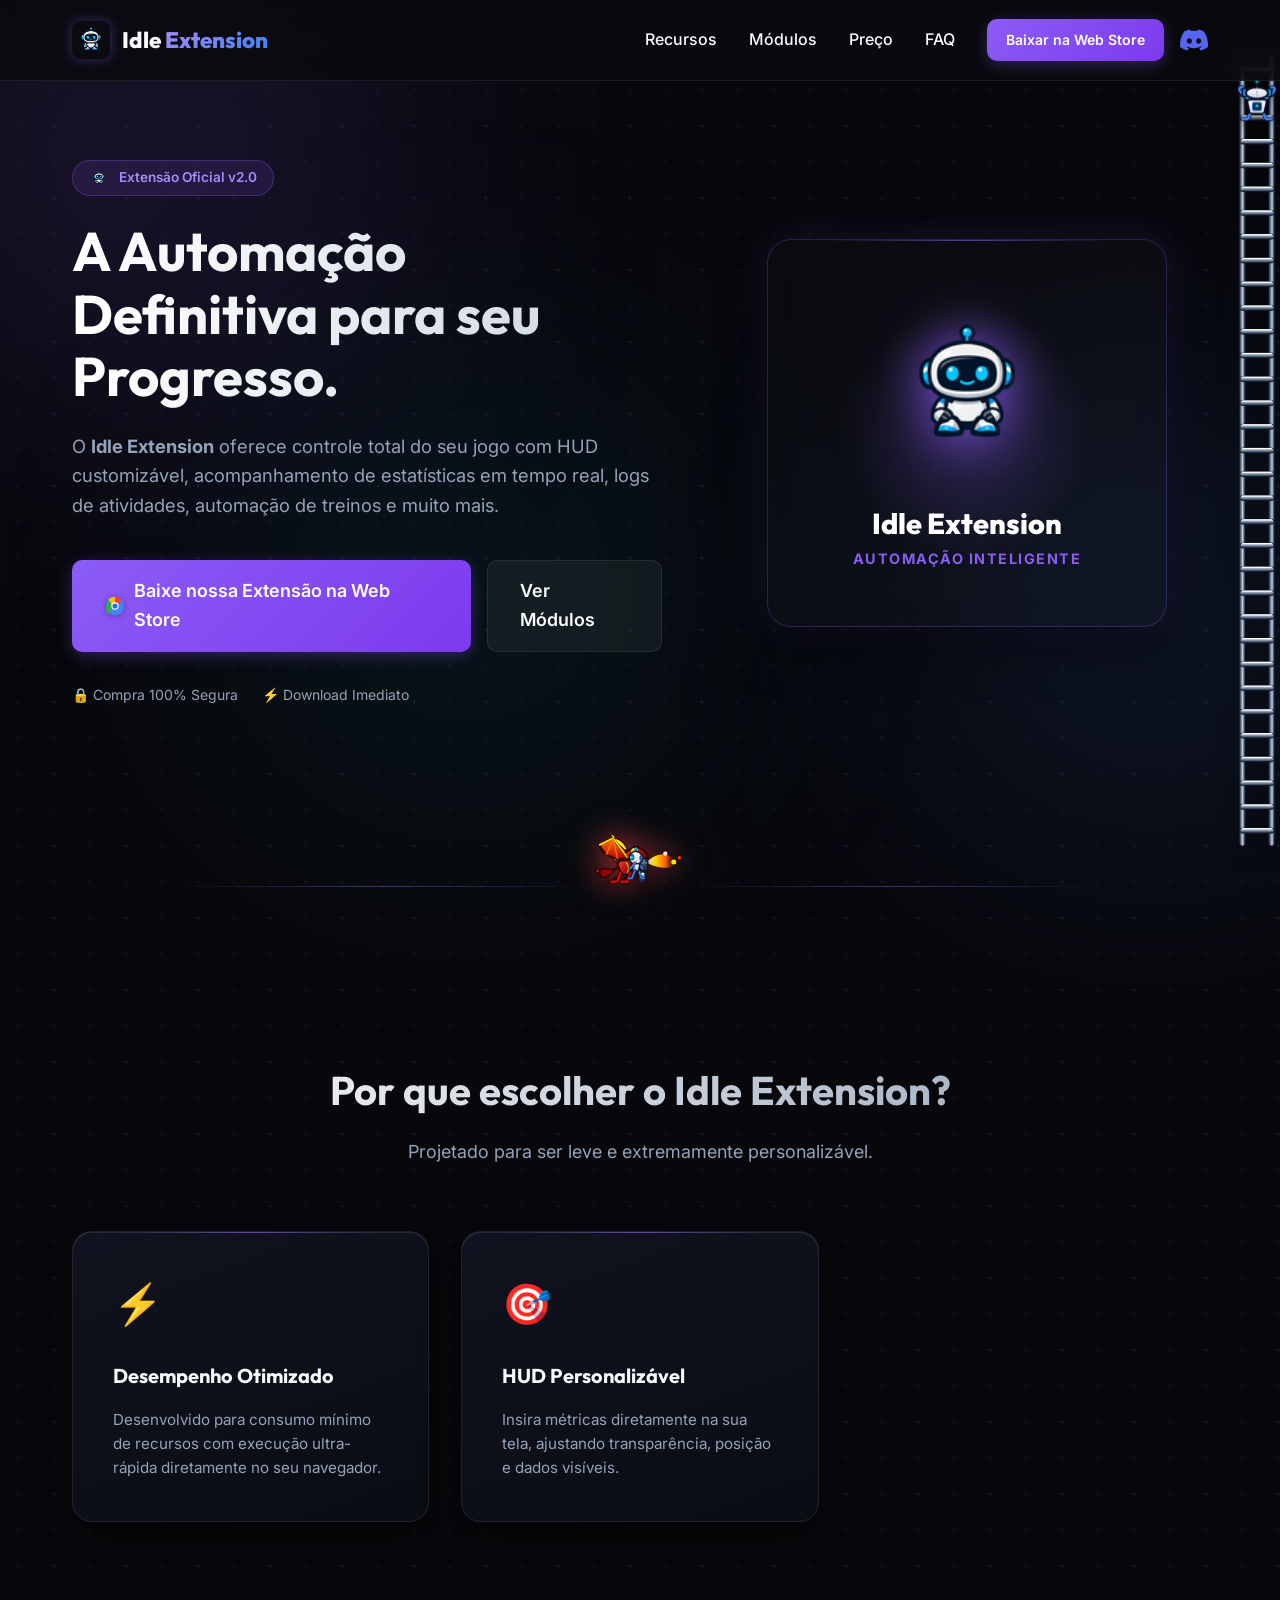
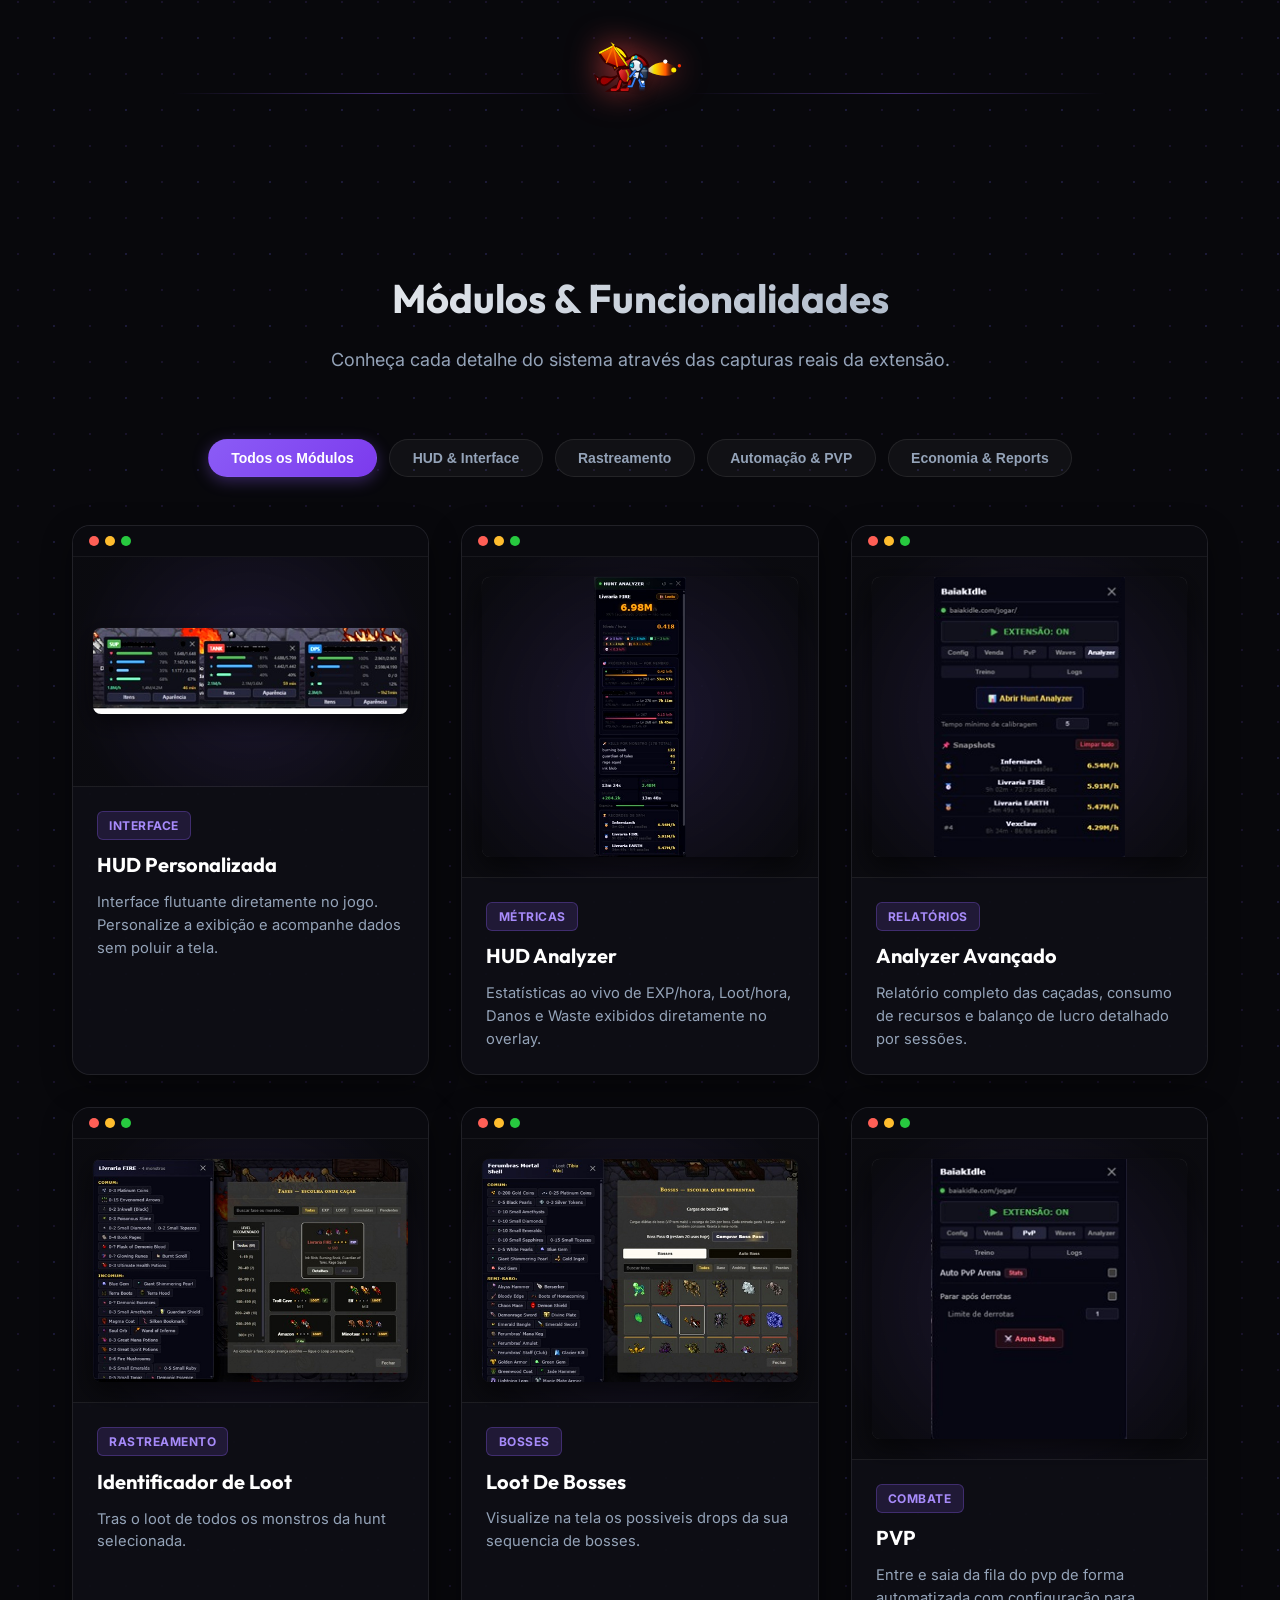
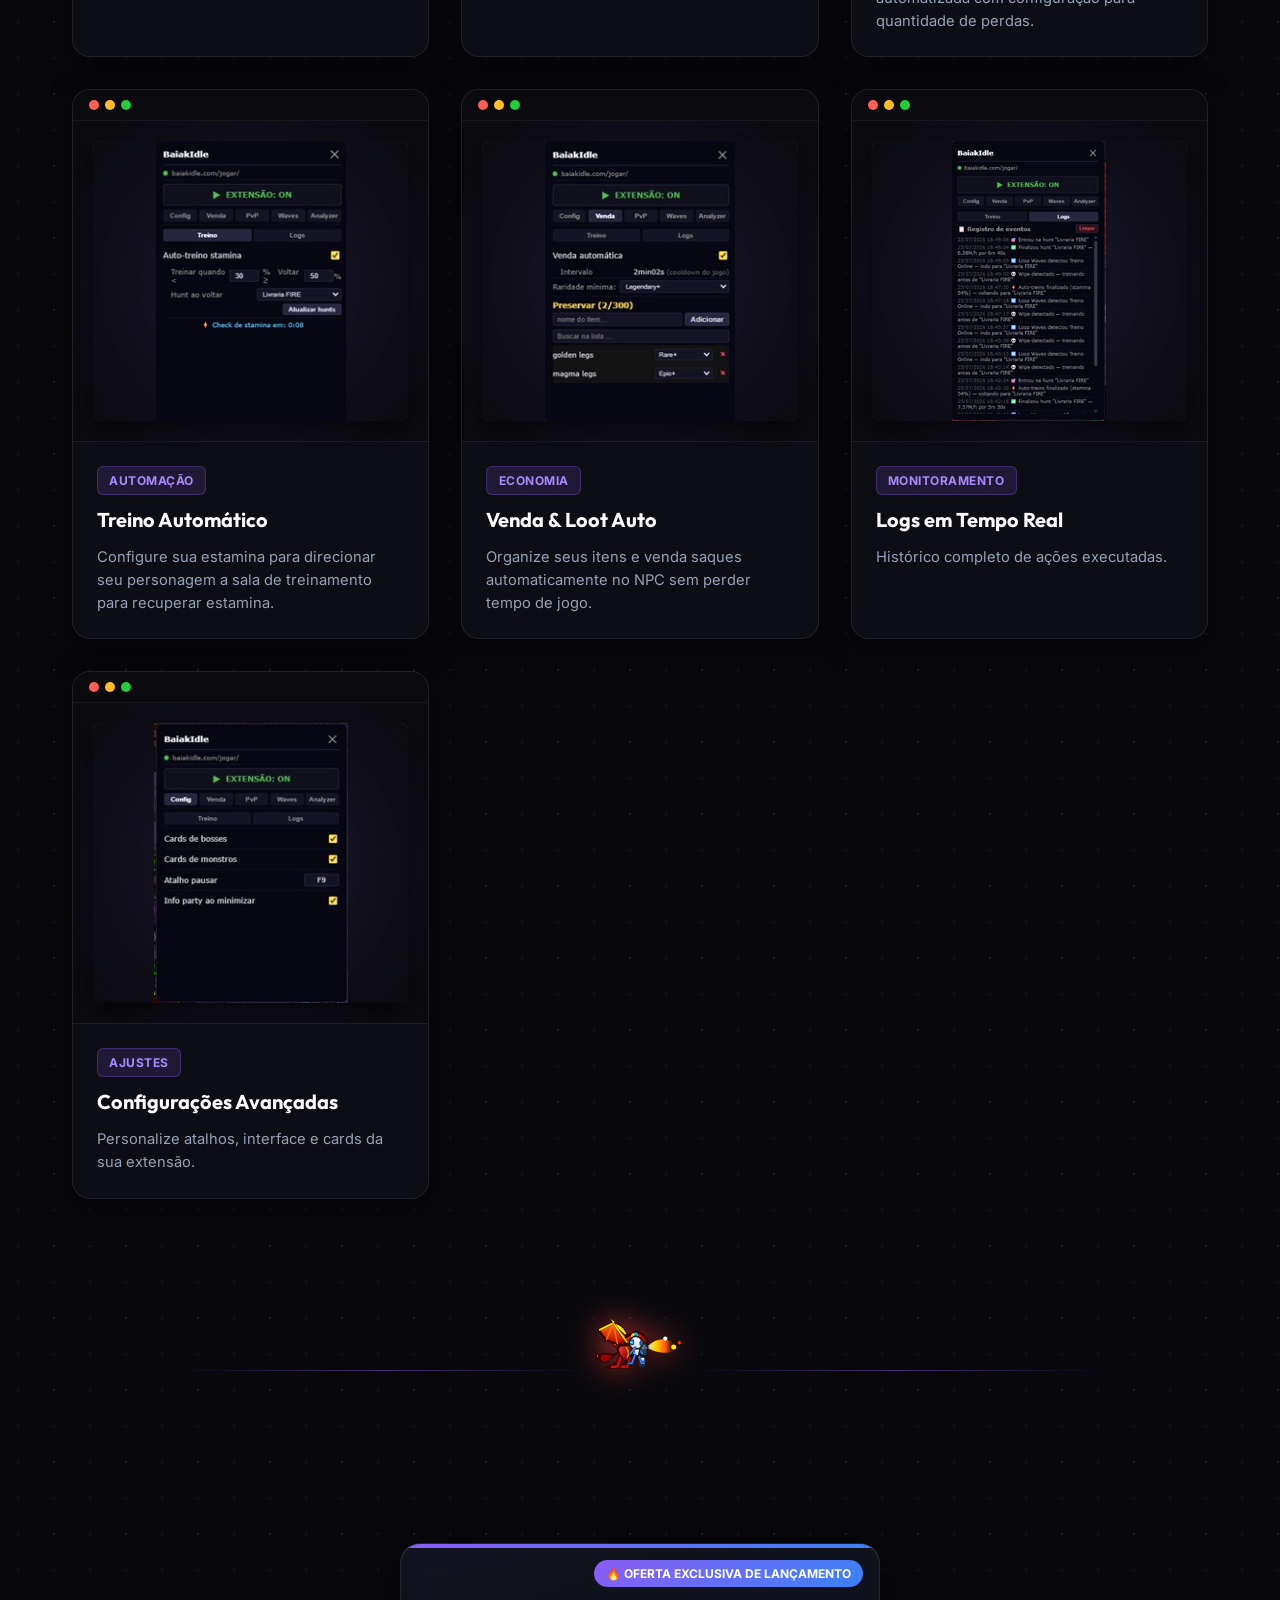
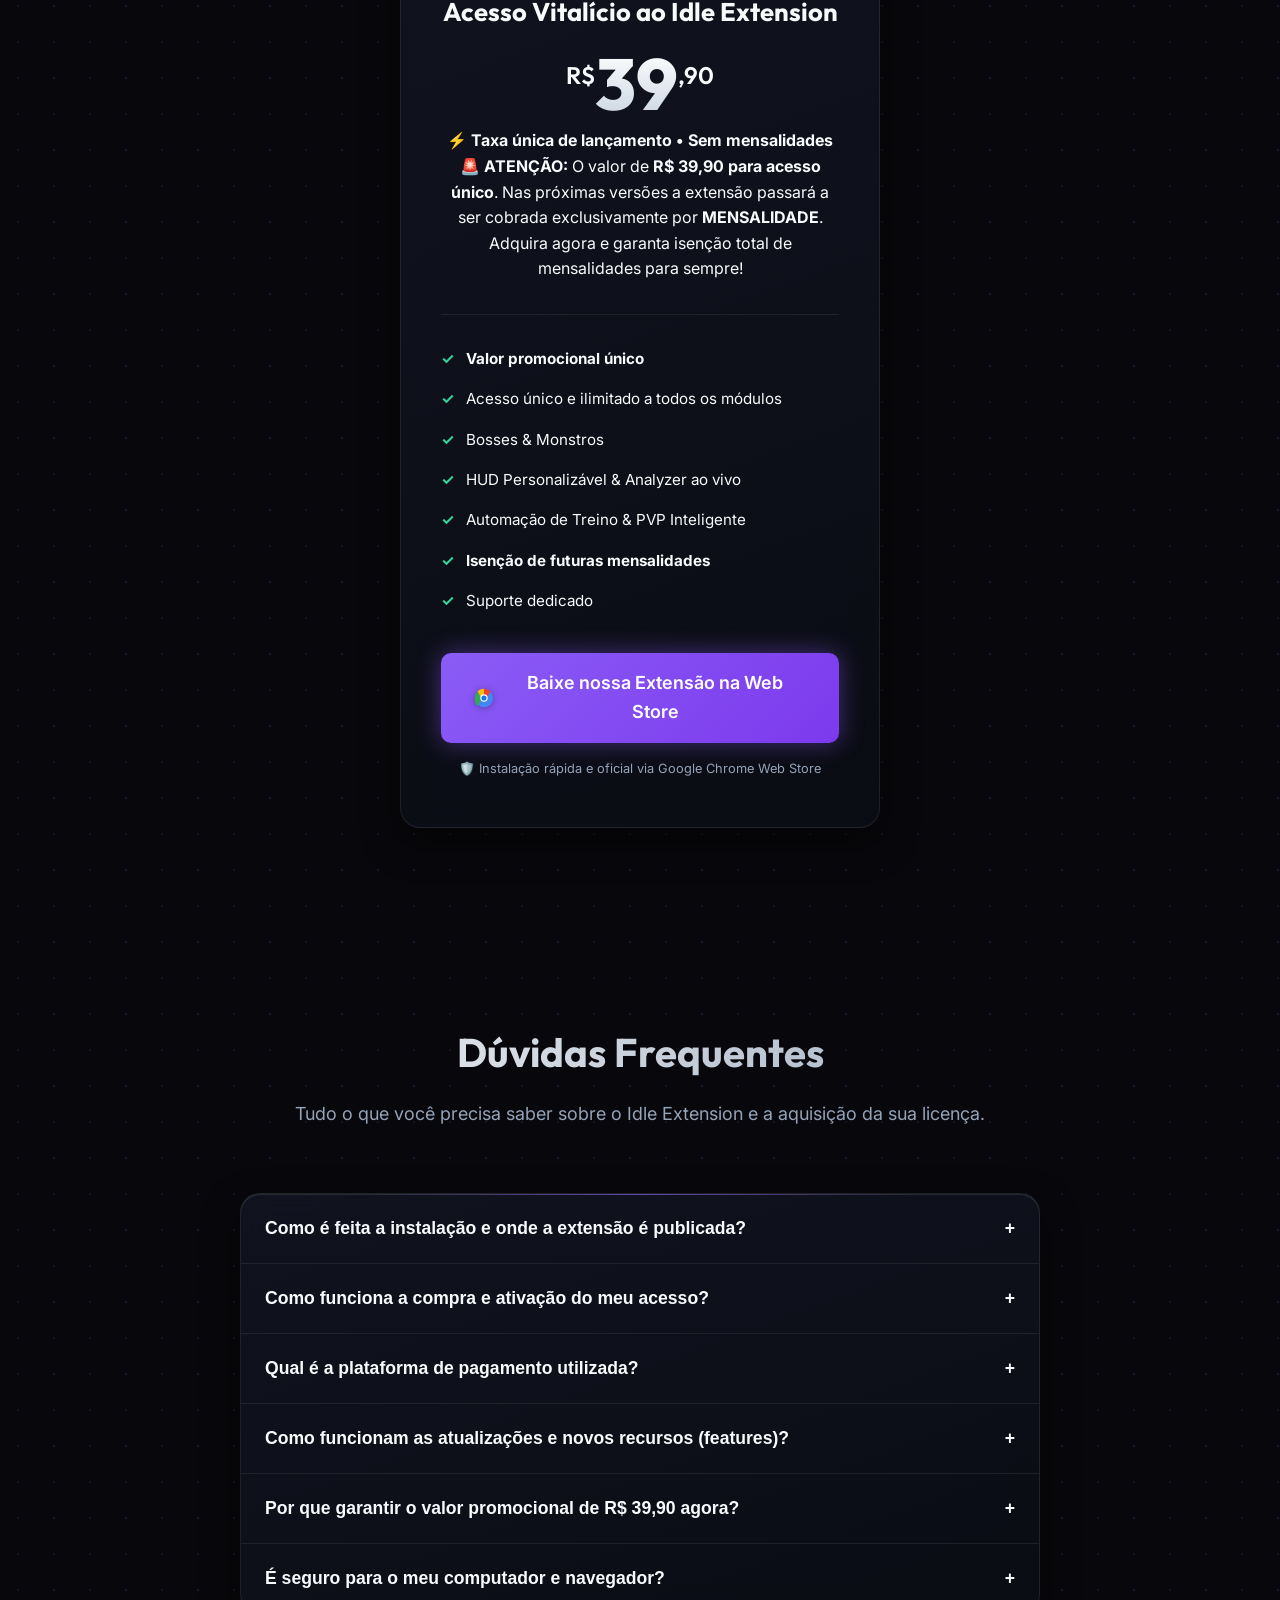
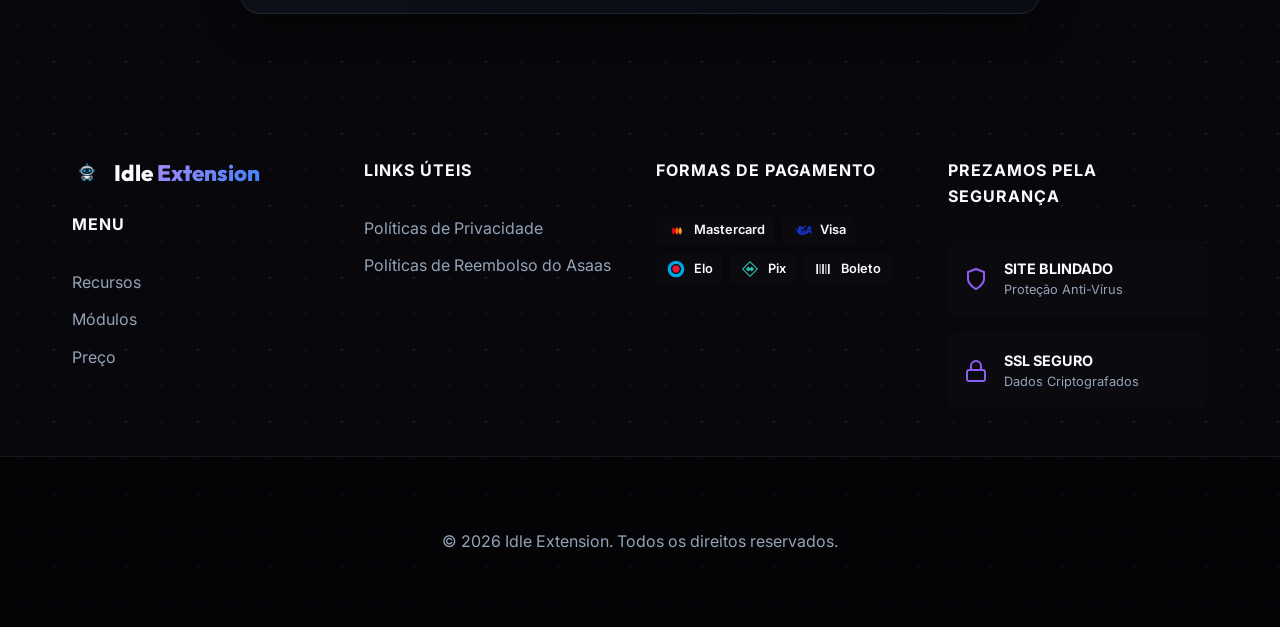
==== commit 9a6cba32: "feat: update landing page UI with new navigation, Discord link, and comprehensive footer component" ====
--- a/index.html
+++ b/index.html
@@ -38,8 +38,15 @@
                 <a href="#modulos">Módulos</a>
                 <a href="#pricing">Preço</a>
                 <a href="#faq">FAQ</a>
-                <a href="https://chromewebstore.google.com/" target="_blank" rel="noopener noreferrer"
-                    class="btn btn-sm btn-primary nav-webstore-btn">Baixar na Web Store</a>
+                <div style="display: flex; align-items: center; gap: 1rem;">
+                    <a href="https://chromewebstore.google.com/" target="_blank" rel="noopener noreferrer"
+                        class="btn btn-sm btn-primary nav-webstore-btn">Baixar na Web Store</a>
+                    <a href="https://discord.gg/2djuPQCNtD" target="_blank" rel="noopener noreferrer" class="nav-discord-btn" aria-label="Junte-se ao nosso Discord" style="display:flex; align-items:center; color: #5865F2; transition: transform 0.3s ease, filter 0.3s ease;" onmouseover="this.style.transform='scale(1.1)'; this.style.filter='brightness(1.2)';" onmouseout="this.style.transform='scale(1)'; this.style.filter='brightness(1)';">
+                        <svg viewBox="0 0 127.14 96.36" width="28" height="28" xmlns="http://www.w3.org/2000/svg">
+                            <path fill="currentColor" d="M107.7,8.07A105.15,105.15,0,0,0,81.47,0a72.06,72.06,0,0,0-3.36,6.83A97.68,97.68,0,0,0,49,6.83,72.37,72.37,0,0,0,45.64,0,105.89,105.89,0,0,0,19.39,8.09C2.79,32.65-1.71,56.6.54,80.21h0A105.73,105.73,0,0,0,32.71,96.36,77.7,77.7,0,0,0,39.6,85.25a68.42,68.42,0,0,1-10.85-5.18c.91-.66,1.8-1.34,2.66-2a75.57,75.57,0,0,0,64.32,0c.87.71,1.76,1.39,2.66,2a68.68,68.68,0,0,1-10.87,5.19,77,77,0,0,0,6.89,11.1A105.25,105.25,0,0,0,126.6,80.22h0C129.24,52.84,122.09,29.11,107.7,8.07ZM42.45,65.69C36.18,65.69,31,60,31,53s5-12.74,11.43-12.74S54,46,53.89,53,48.84,65.69,42.45,65.69Zm42.24,0C78.41,65.69,73.31,60,73.31,53s5-12.74,11.43-12.74S96.2,46,96.12,53,91.08,65.69,84.69,65.69Z"/>
+                        </svg>
+                    </a>
+                </div>
             </nav>
         </div>
     </header>
@@ -662,26 +669,6 @@
                         </div>
                     </div>
 
-                    <!-- 9: Waves & Arenas -->
-                    <div class="module-card fade-in-up delay-2" data-category="automation">
-                        <div class="window-mockup-bar">
-                            <div class="window-dots">
-                                <span class="dot dot-red"></span>
-                                <span class="dot dot-yellow"></span>
-                                <span class="dot dot-green"></span>
-                            </div>
-                        </div>
-                        <div class="module-img-container">
-                            <img src="assets/waves.jpg" alt="Modo Waves" class="module-img">
-                        </div>
-                        <div class="module-content">
-                            <span class="module-tag">Combate</span>
-                            <h3>Modo Waves & Arenas</h3>
-                            <p>Estratégia e automação para superar ondas de monstros e arenas com máxima sobrevivência.
-                            </p>
-                        </div>
-                    </div>
-
                     <!-- 10: Logs de Atividades -->
                     <div class="module-card fade-in-up" data-category="economy">
                         <div class="window-mockup-bar">
@@ -1042,19 +1029,86 @@
         </section>
     </main>
 
+    <section class="pre-footer">
+        <div class="container pre-footer-container">
+            <div class="pre-footer-col">
+                <div class="logo">
+                    <img src="assets/store_icon_128x128.png" alt="Idle Extension Logo" class="logo-img-sm">
+                    <span class="logo-text" style="color: var(--text-main);">Idle <span class="highlight">Extension</span></span>
+                </div>
+                <h4 class="pre-footer-title">MENU</h4>
+                <ul class="pre-footer-list">
+                    <li><a href="#features">Recursos</a></li>
+                    <li><a href="#modulos">Módulos</a></li>
+                    <li><a href="#pricing">Preço</a></li>
+                </ul>
+
+            </div>
+
+            <div class="pre-footer-col">
+                <h4 class="pre-footer-title">LINKS ÚTEIS</h4>
+                <ul class="pre-footer-list">
+                    <li><a href="privacy.html">Políticas de Privacidade</a></li>
+                    <li><a href="#pricing">Políticas de Reembolso do Asaas</a></li>
+                </ul>
+            </div>
+
+            <div class="pre-footer-col">
+                <h4 class="pre-footer-title">FORMAS DE PAGAMENTO</h4>
+                <div class="payment-methods">
+                    <span class="payment-badge" aria-label="Mastercard">
+                        <svg viewBox="0 0 24 24" width="20" height="20" fill="none" xmlns="http://www.w3.org/2000/svg"><path d="M15 12C15 10.25 14.25 8.68 13.06 7.62C11.83 8.87 11 10.59 11 12C11 13.41 11.83 15.13 13.06 16.38C14.25 15.32 15 13.75 15 12Z" fill="#FF5F00"/><path d="M9 16.38C10.23 15.13 11 13.41 11 12C11 10.59 10.23 8.87 9 7.62C7.81 8.68 7 10.25 7 12C7 13.75 7.81 15.32 9 16.38Z" fill="#EB001B"/><path d="M17 7.62C15.81 8.68 15 10.25 15 12C15 13.75 15.81 15.32 17 16.38C18.19 15.32 19 13.75 19 12C19 10.25 18.19 8.68 17 7.62Z" fill="#F79E1B"/></svg>
+                        Mastercard
+                    </span>
+                    <span class="payment-badge" aria-label="Visa">
+                        <svg viewBox="0 0 24 24" width="20" height="20" fill="none" xmlns="http://www.w3.org/2000/svg"><path d="M10.87 15.22L12.39 6.2H14.8L13.27 15.22H10.87ZM17.2 6.42C16.57 6.18 15.68 5.96 14.59 5.96C12.18 5.96 10.45 7.23 10.43 9.4C10.41 10.99 11.9 11.88 13 12.43C14.12 12.98 14.5 13.33 14.5 13.82C14.49 14.57 13.56 14.9 12.63 14.9C11.36 14.9 10.66 14.55 10.01 14.26L9.61 14.07L9.24 16.37C9.89 16.66 11.13 16.92 12.41 16.94C14.99 16.94 16.69 15.67 16.72 13.43C16.73 12.15 15.93 11.19 13.12 9.87C12.1 9.38 11.48 9.07 11.48 8.44C11.48 7.74 12.27 7.08 13.51 7.08C14.57 7.06 15.34 7.31 15.92 7.58L16.2 7.7L17.2 6.42ZM21.94 15.22H23.82L22.25 6.2H20.35C19.81 6.2 19.43 6.47 19.22 6.96L16.4 15.22H18.89L19.38 13.84H22.4L22.68 15.22H21.94ZM20.08 11.94L21.1 9L21.69 11.94H20.08ZM8.33 6.2L6.5 11.83L6.23 10.49C5.98 9.61 5.3 8.76 4.3 8.27L7.4 15.22H9.86L12.51 6.2H10.04L8.33 6.2Z" fill="#1434CB"/></svg>
+                        Visa
+                    </span>
+                    <span class="payment-badge" aria-label="Elo">
+                        <svg viewBox="0 0 24 24" width="20" height="20" fill="none" xmlns="http://www.w3.org/2000/svg"><path d="M12 2C6.48 2 2 6.48 2 12C2 17.52 6.48 22 12 22C17.52 22 22 17.52 22 12C22 6.48 17.52 2 12 2ZM12 18C8.69 18 6 15.31 6 12C6 8.69 8.69 6 12 6C15.31 6 18 8.69 18 12C18 15.31 15.31 18 12 18Z" fill="#00A4E0"/><path d="M12 9C10.34 9 9 10.34 9 12C9 13.66 10.34 15 12 15C13.66 15 15 13.66 15 12C15 10.34 13.66 9 12 9Z" fill="#F2A900"/><path d="M12 7.5C9.51 7.5 7.5 9.51 7.5 12C7.5 14.49 9.51 16.5 12 16.5C14.49 16.5 16.5 14.49 16.5 12C16.5 9.51 14.49 7.5 12 7.5Z" fill="#E31837"/></svg>
+                        Elo
+                    </span>
+                    <span class="payment-badge" aria-label="Pix">
+                        <svg viewBox="0 0 24 24" width="20" height="20" fill="none" xmlns="http://www.w3.org/2000/svg"><path d="M12 21.68L20.26 13.43L21.68 12L20.26 10.57L12 2.32L3.74 10.57L2.32 12L3.74 13.43L12 21.68ZM12 4.14L19.86 12L12 19.86L4.14 12L12 4.14Z" fill="#32BCAD"/><path d="M7.05 12.01L10.05 15.01L12.01 13.05L14.01 15.01L16.97 12.01L14.01 9.05L12.01 11.01L10.05 9.05L7.05 12.01Z" fill="#32BCAD"/></svg>
+                        Pix
+                    </span>
+                    <span class="payment-badge" aria-label="Boleto">
+                        <svg viewBox="0 0 24 24" width="20" height="20" fill="currentColor"><path d="M4 6h2v12H4zm4 0h1v12H8zm3 0h2v12h-2zm4 0h1v12h-1zm3 0h2v12h-2z"/></svg>
+                        Boleto
+                    </span>
+                </div>
+            </div>
+
+            <div class="pre-footer-col">
+                <h4 class="pre-footer-title">PREZAMOS PELA SEGURANÇA</h4>
+                <div class="security-badges">
+                    <div class="security-badge">
+                        <svg viewBox="0 0 24 24" width="24" height="24" fill="none" stroke="currentColor" stroke-width="2" stroke-linecap="round" stroke-linejoin="round">
+                            <path d="M12 22s8-4 8-10V5l-8-3-8 3v7c0 6 8 10 8 10z"/>
+                        </svg>
+                        <div class="security-text">
+                            <strong>SITE BLINDADO</strong>
+                            <span>Proteção Anti-Vírus</span>
+                        </div>
+                    </div>
+                    <div class="security-badge">
+                        <svg viewBox="0 0 24 24" width="24" height="24" fill="none" stroke="currentColor" stroke-width="2" stroke-linecap="round" stroke-linejoin="round">
+                            <rect x="3" y="11" width="18" height="11" rx="2" ry="2"/>
+                            <path d="M7 11V7a5 5 0 0 1 10 0v4"/>
+                        </svg>
+                        <div class="security-text">
+                            <strong>SSL SEGURO</strong>
+                            <span>Dados Criptografados</span>
+                        </div>
+                    </div>
+                </div>
+            </div>
+        </div>
+    </section>
+
     <footer>
-        <div class="container footer-content">
-            <div class="logo">
-                <img src="assets/store_icon_128x128.png" alt="Idle Extension Logo" class="logo-img-sm">
-                <span class="logo-text">Idle <span class="highlight">Extension</span></span>
-            </div>
+        <div class="container footer-content-simple">
             <p>&copy; 2026 Idle Extension. Todos os direitos reservados.</p>
-            <div class="footer-links">
-                <a href="#features">Recursos</a>
-                <a href="#modulos">Módulos</a>
-                <a href="#pricing">Preço</a>
-                <a href="privacy.html">Política de Privacidade</a>
-            </div>
         </div>
     </footer>
 
--- a/css/styles.css
+++ b/css/styles.css
@@ -1657,7 +1657,144 @@
     }
 }
 
-
-
-
-
+/* Pre-Footer Section */
+.pre-footer {
+    background-color: var(--card-bg);
+    padding: 3rem 0;
+    border-top: 1px solid var(--border-color);
+}
+
+.pre-footer-container {
+    display: grid;
+    grid-template-columns: repeat(4, 1fr);
+    gap: 2rem;
+}
+
+@media (max-width: 992px) {
+    .pre-footer-container {
+        grid-template-columns: repeat(2, 1fr);
+    }
+}
+
+@media (max-width: 576px) {
+    .pre-footer-container {
+        grid-template-columns: 1fr;
+    }
+}
+
+.pre-footer-col {
+    display: flex;
+    flex-direction: column;
+    gap: 1.5rem;
+}
+
+.pre-footer-title {
+    font-size: 1rem;
+    font-weight: 700;
+    color: var(--text-main);
+    text-transform: uppercase;
+    letter-spacing: 1px;
+    margin: 0;
+    margin-bottom: 0.5rem;
+}
+
+.pre-footer-list {
+    list-style: none;
+    padding: 0;
+    margin: 0;
+    display: flex;
+    flex-direction: column;
+    gap: 0.75rem;
+}
+
+.pre-footer-list a {
+    color: var(--text-muted);
+    text-decoration: none;
+    transition: var(--transition);
+}
+
+.pre-footer-list a:hover {
+    color: var(--primary-color);
+}
+
+.whatsapp-contact {
+    display: flex;
+    align-items: center;
+    gap: 0.5rem;
+    color: #25D366;
+    font-weight: 600;
+    font-size: 0.9rem;
+    margin-top: 0.5rem;
+}
+
+.payment-methods {
+    display: flex;
+    flex-wrap: wrap;
+    gap: 0.5rem;
+}
+
+.payment-badge {
+    background-color: var(--bg-color);
+    padding: 0.3rem 0.6rem;
+    border-radius: 4px;
+    font-size: 0.8rem;
+    font-weight: 600;
+    color: var(--text-main);
+    border: 1px solid var(--border-color);
+    display: flex;
+    align-items: center;
+    gap: 0.5rem;
+}
+
+.security-badges {
+    display: flex;
+    flex-direction: column;
+    gap: 1rem;
+}
+
+.security-badge {
+    display: flex;
+    align-items: center;
+    gap: 1rem;
+    background-color: var(--bg-color);
+    padding: 1rem;
+    border-radius: 8px;
+    border: 1px solid var(--border-color);
+}
+
+.security-badge svg {
+    color: var(--primary-color);
+}
+
+.security-text {
+    display: flex;
+    flex-direction: column;
+}
+
+.security-text strong {
+    font-size: 0.9rem;
+    color: var(--text-main);
+}
+
+.security-text span {
+    font-size: 0.8rem;
+    color: var(--text-muted);
+}
+
+/* Footer Simple */
+.footer-content-simple {
+    display: flex;
+    justify-content: center;
+    align-items: center;
+    padding: 1.5rem 0;
+}
+
+.footer-content-simple p {
+    color: var(--text-muted);
+    margin: 0;
+}
+
+
+
+
+
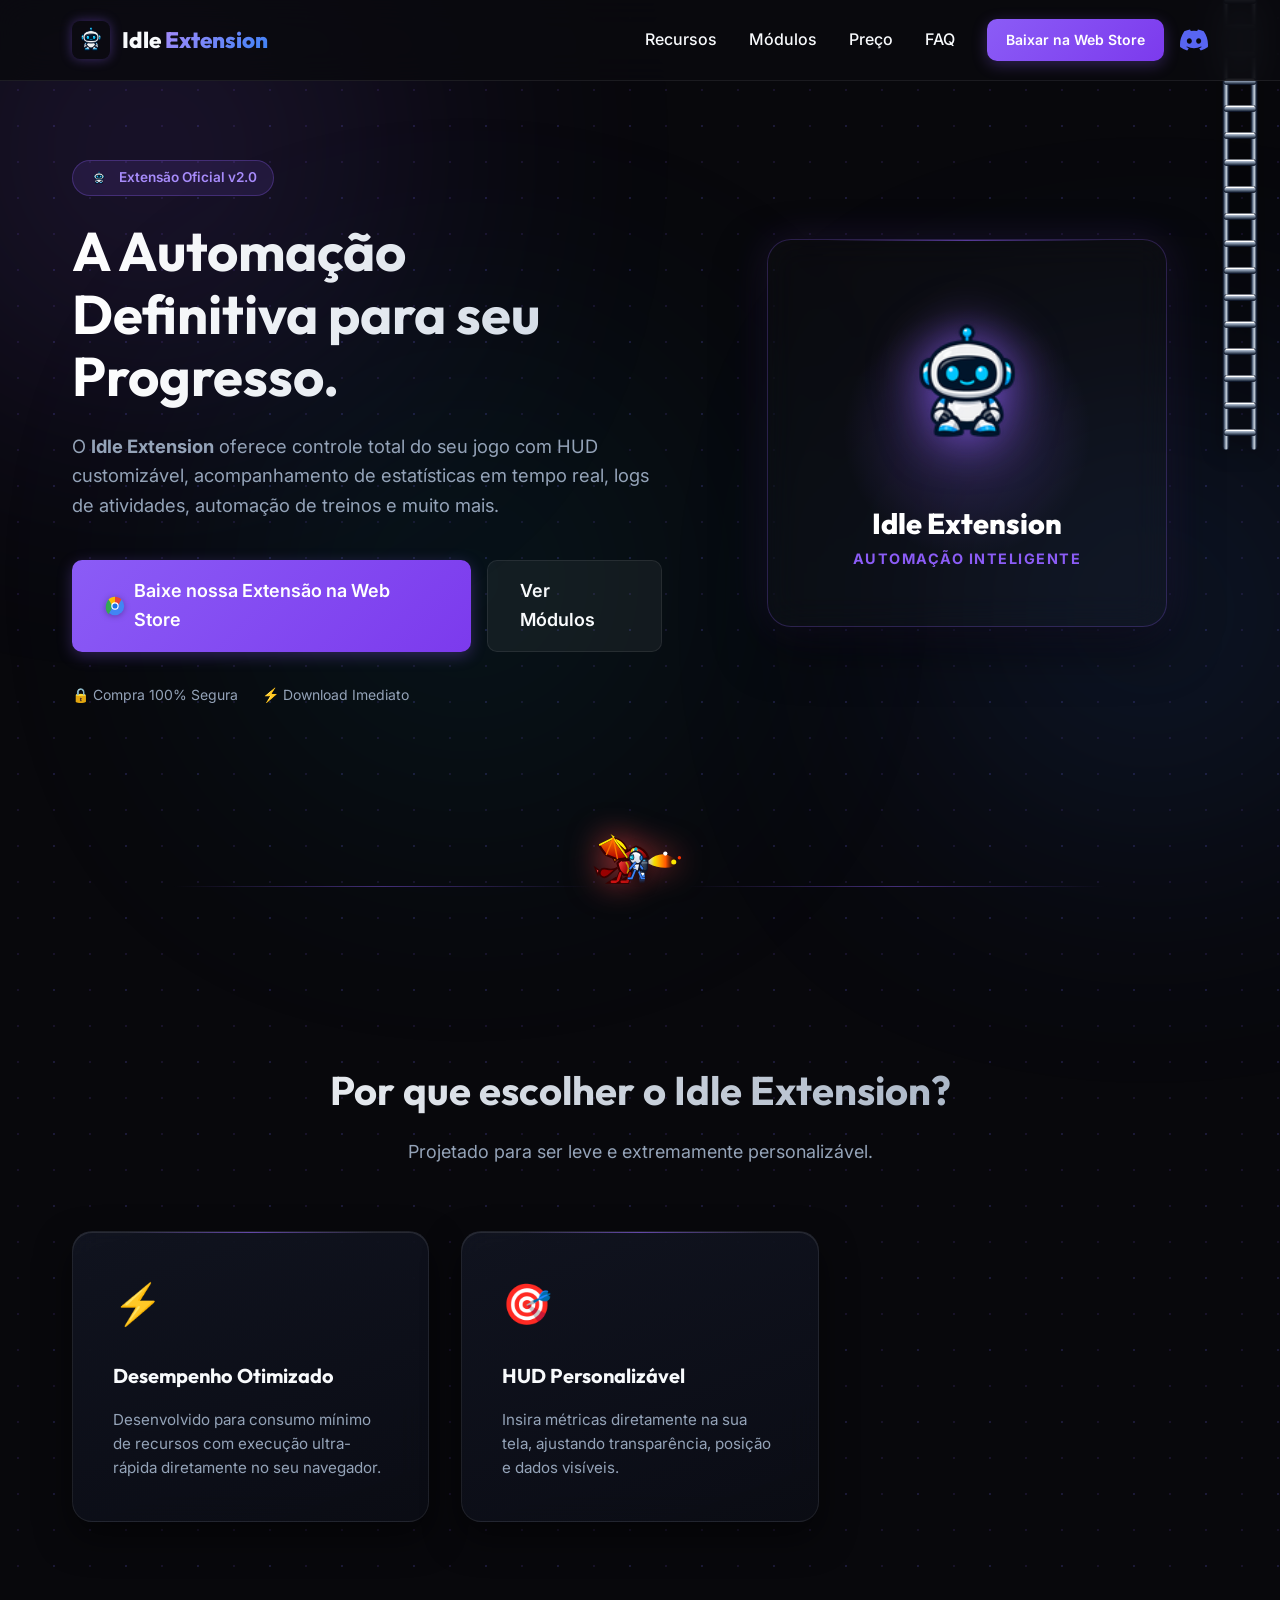
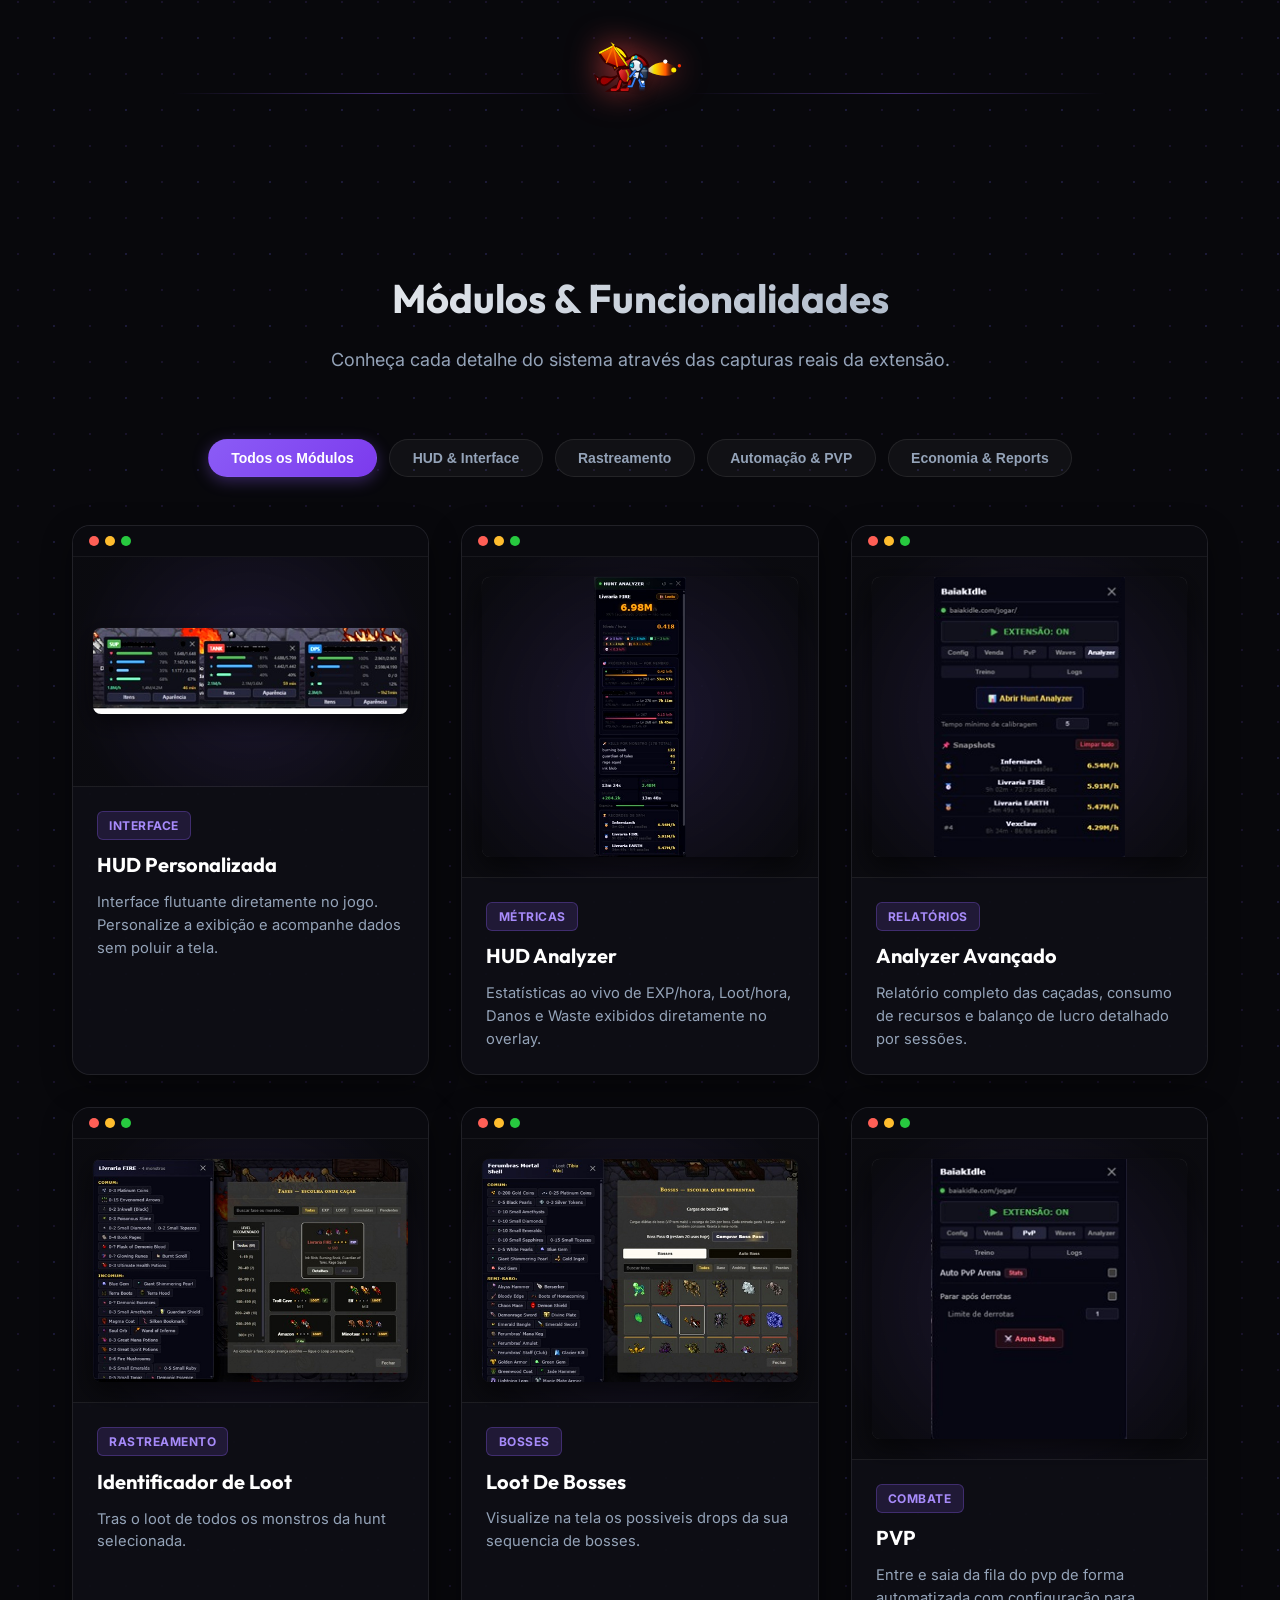
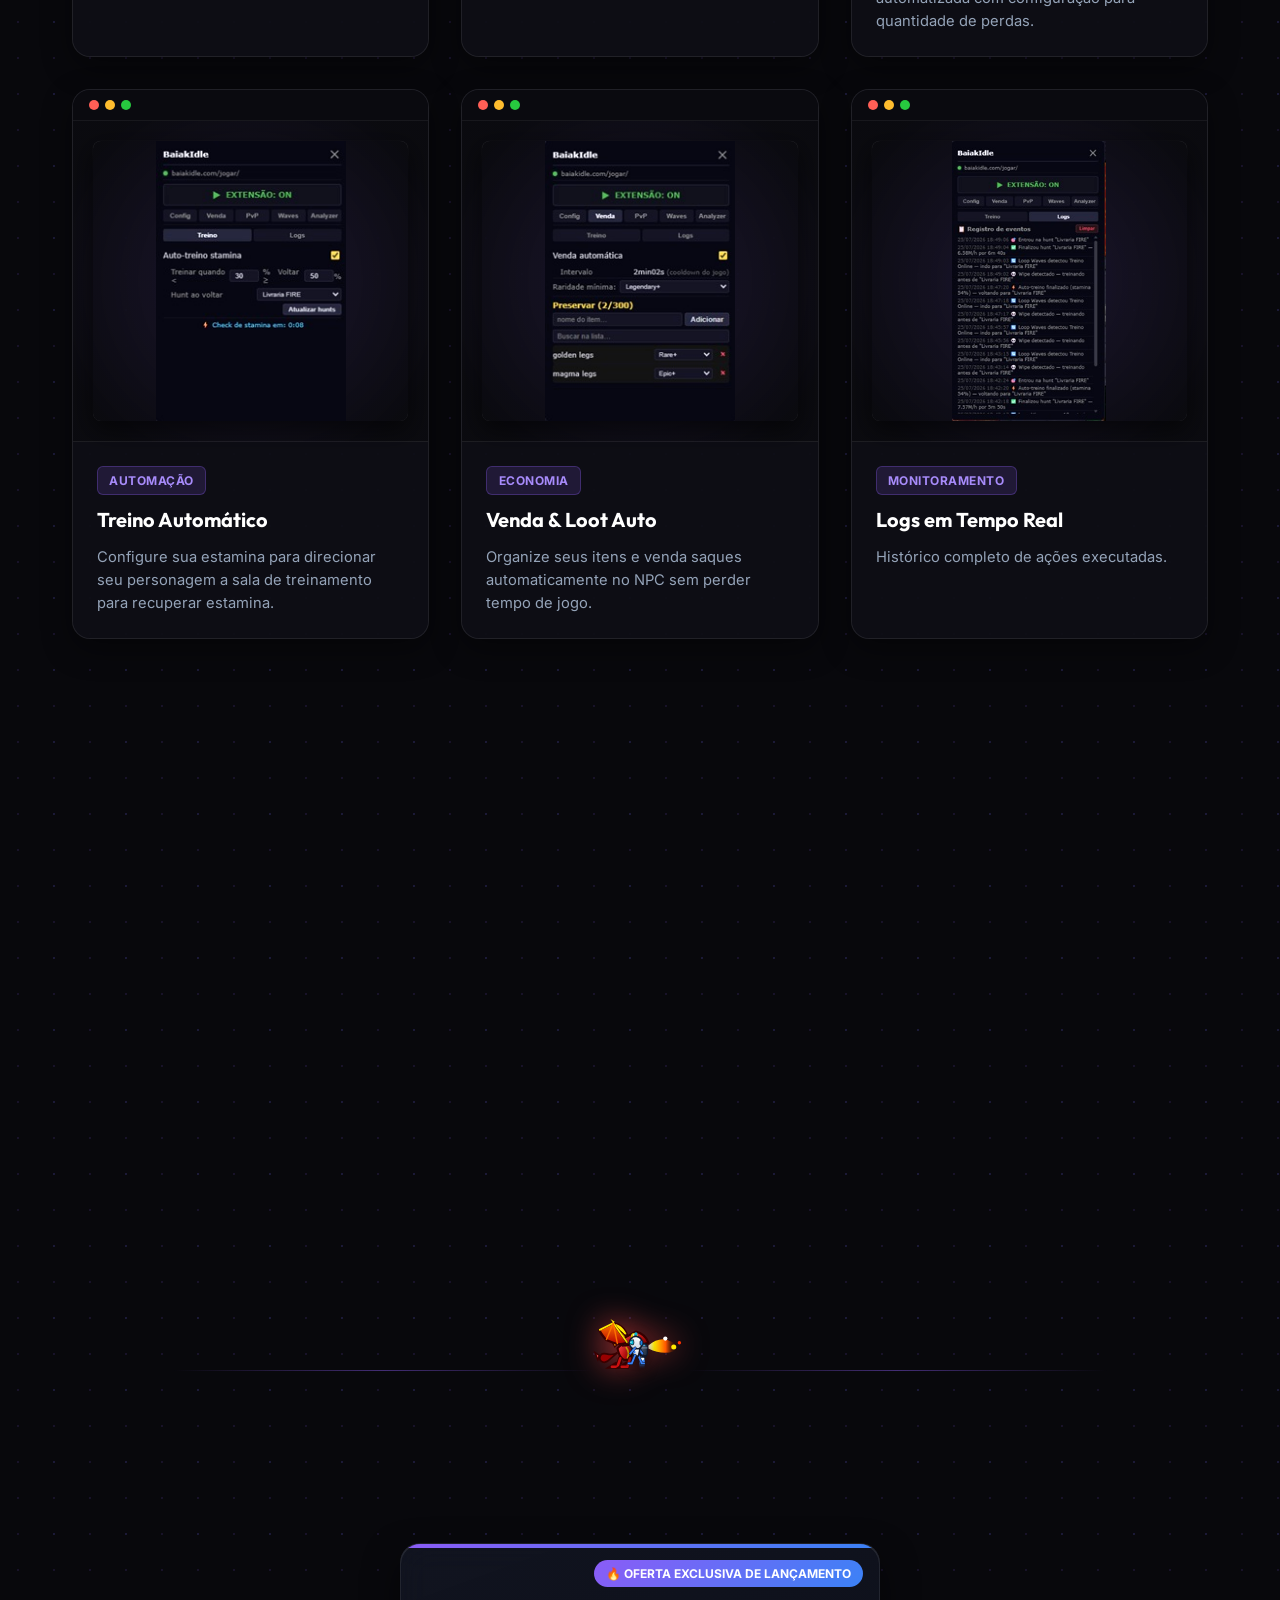
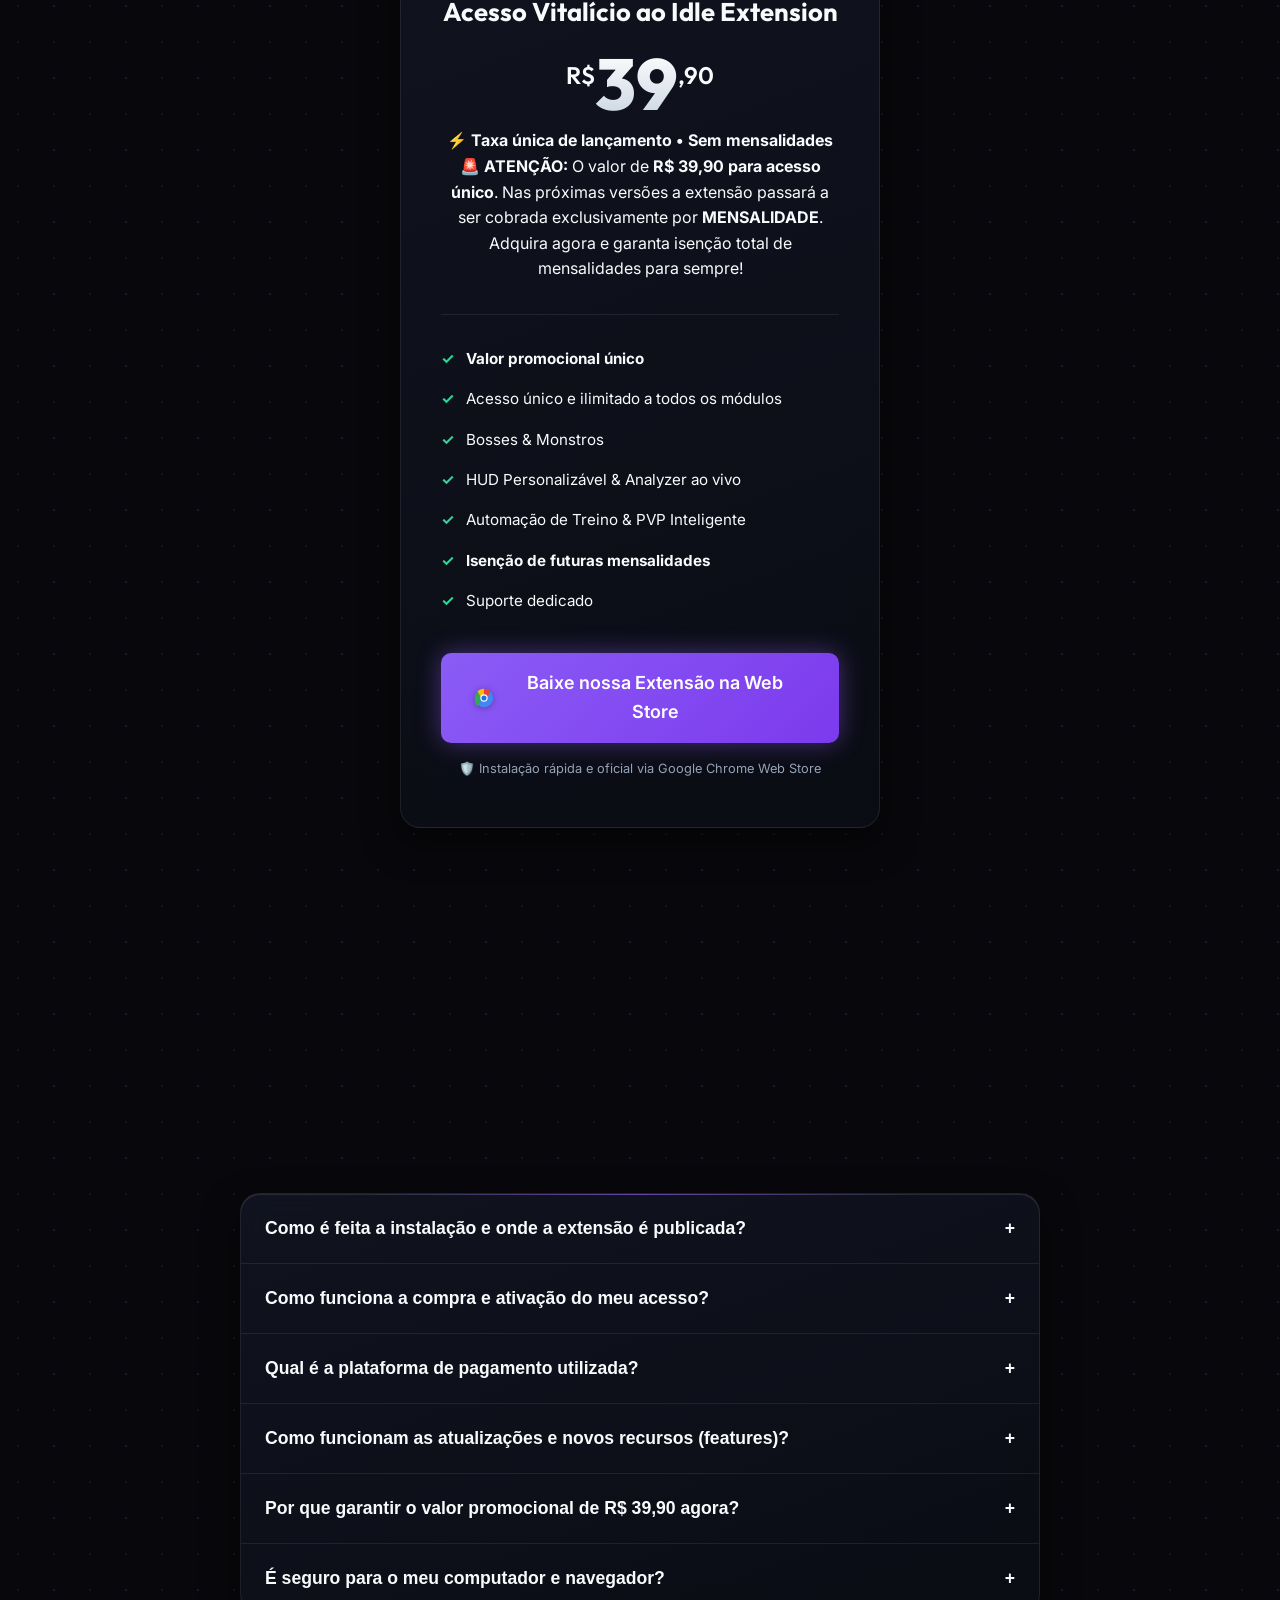
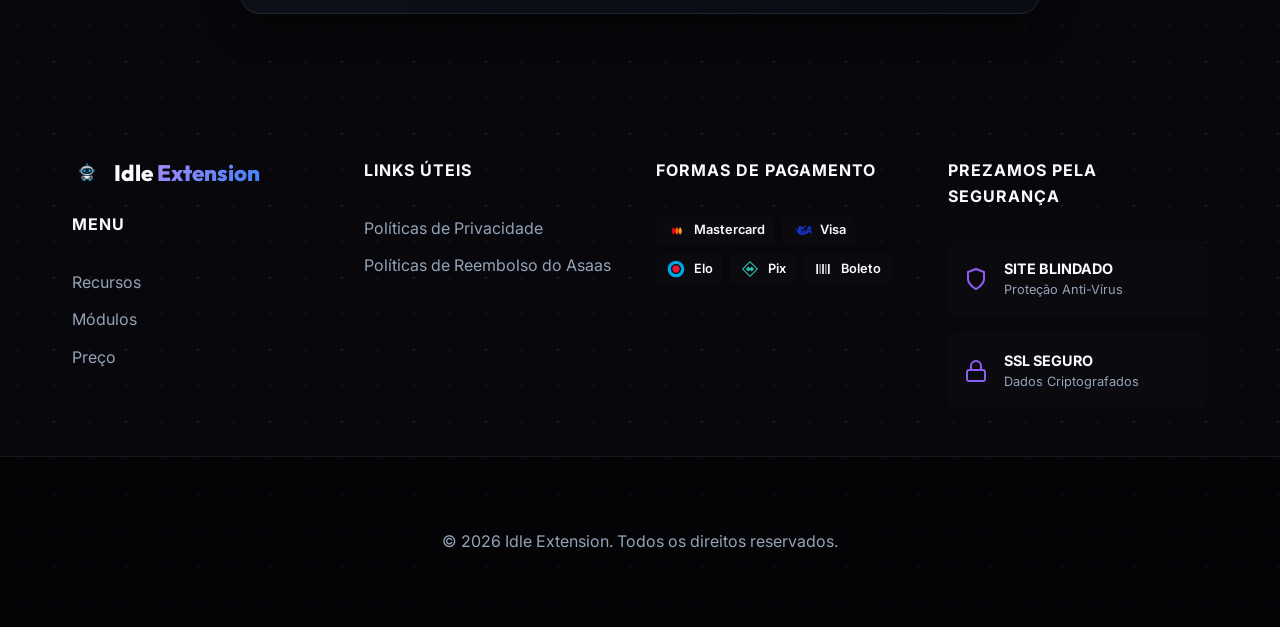
==== commit b1f6c5da: "feat: add custom CSS and animated robot-dragon section divider for game interface" ====
--- a/index.html
+++ b/index.html
@@ -11,7 +11,7 @@
     <link
         href="https://fonts.googleapis.com/css2?family=Outfit:wght@400;600;700;800&family=Inter:wght@400;500;600;700&display=swap"
         rel="stylesheet">
-    <link rel="stylesheet" href="css/styles.css">
+    <link rel="stylesheet" href="css/styles.css?v=2">
 </head>
 
 <body>
--- a/css/styles.css
+++ b/css/styles.css
@@ -1794,7 +1794,41 @@
     margin: 0;
 }
 
-
-
-
-
+/* Scroll Ladder Widget */
+.scroll-ladder-widget {
+    position: fixed;
+    right: 20px;
+    top: 0;
+    width: 40px;
+    height: 100vh;
+    z-index: 99;
+    pointer-events: none;
+}
+
+.scroll-ladder-svg {
+    position: absolute;
+    top: 0;
+    left: 0;
+    width: 100%;
+    height: 100%;
+}
+
+.scroll-climbing-robot {
+    position: absolute;
+    width: 48px;
+    height: 52px;
+    left: 50%;
+    transform: translate(-50%, 0);
+    z-index: 100;
+}
+
+.scroll-robot-svg {
+    width: 100%;
+    height: 100%;
+}
+
+@media (max-width: 992px) {
+    .scroll-ladder-widget {
+        display: none;
+    }
+}
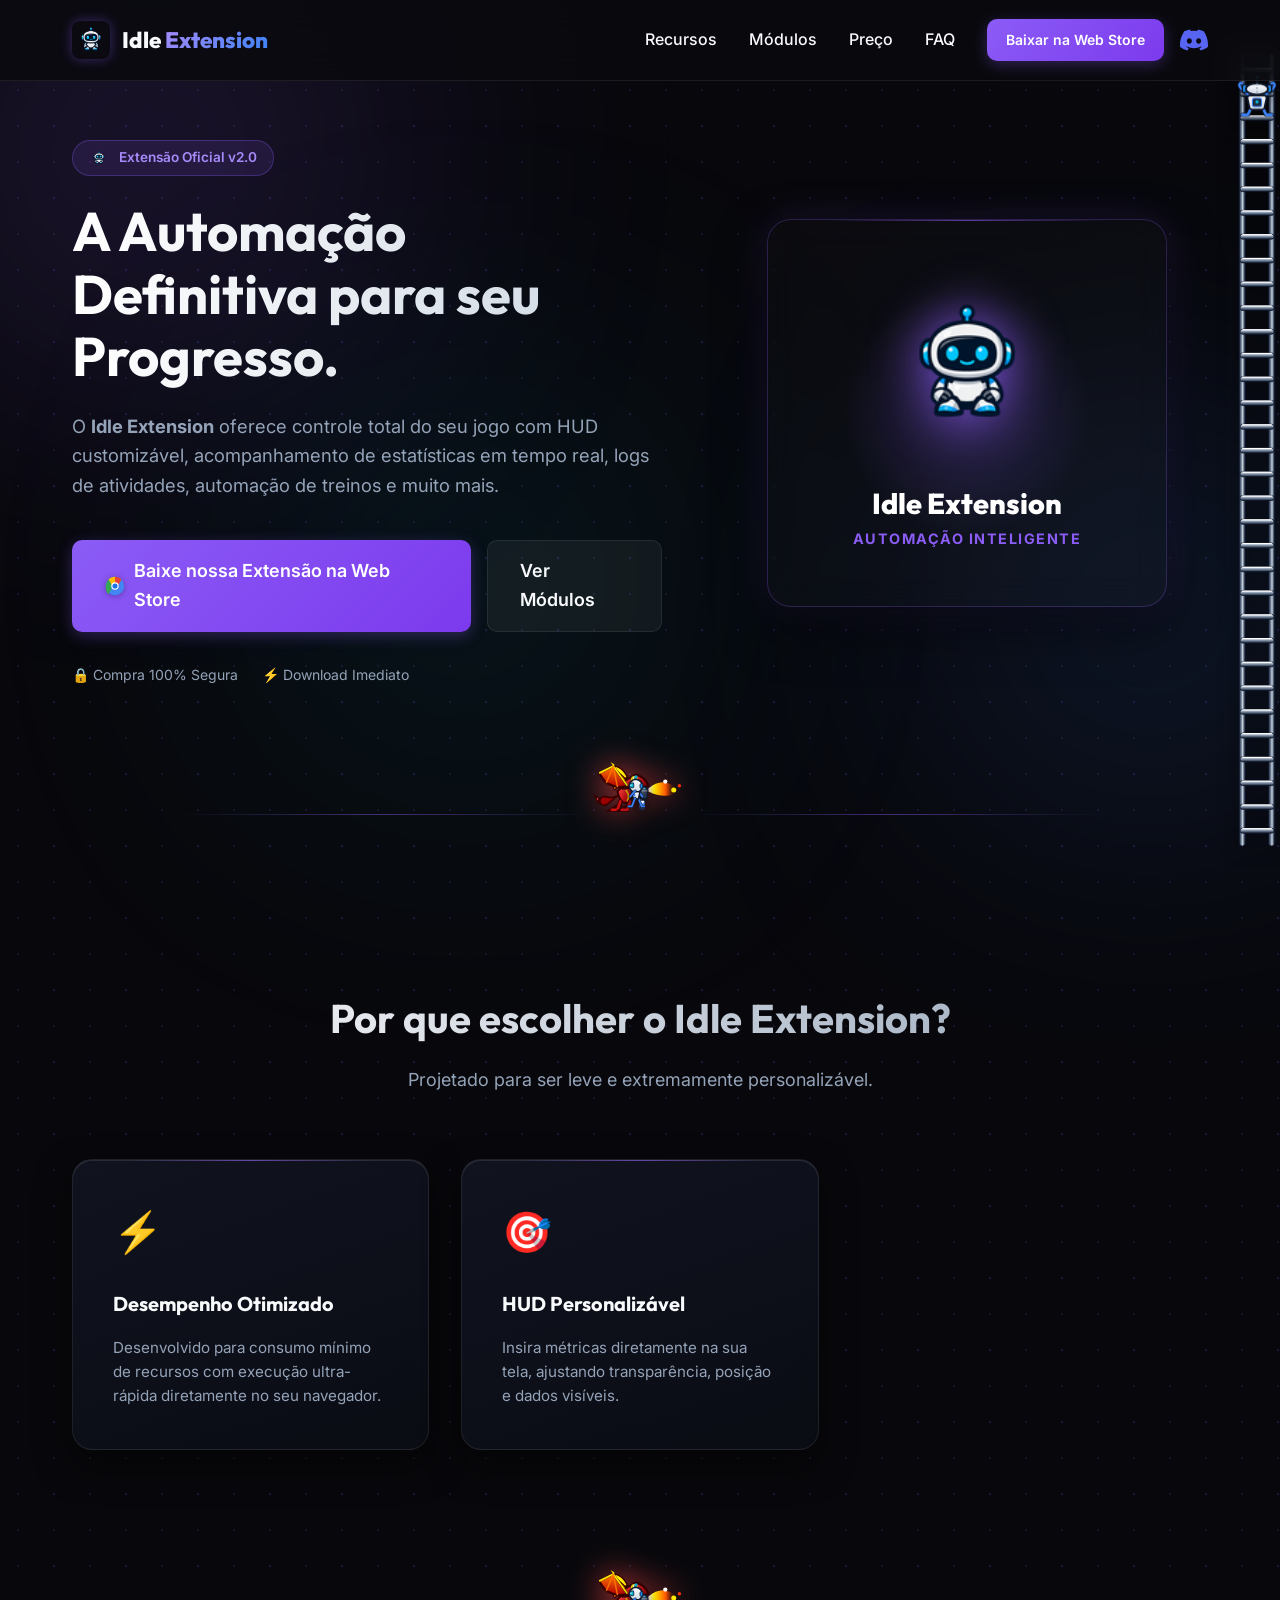
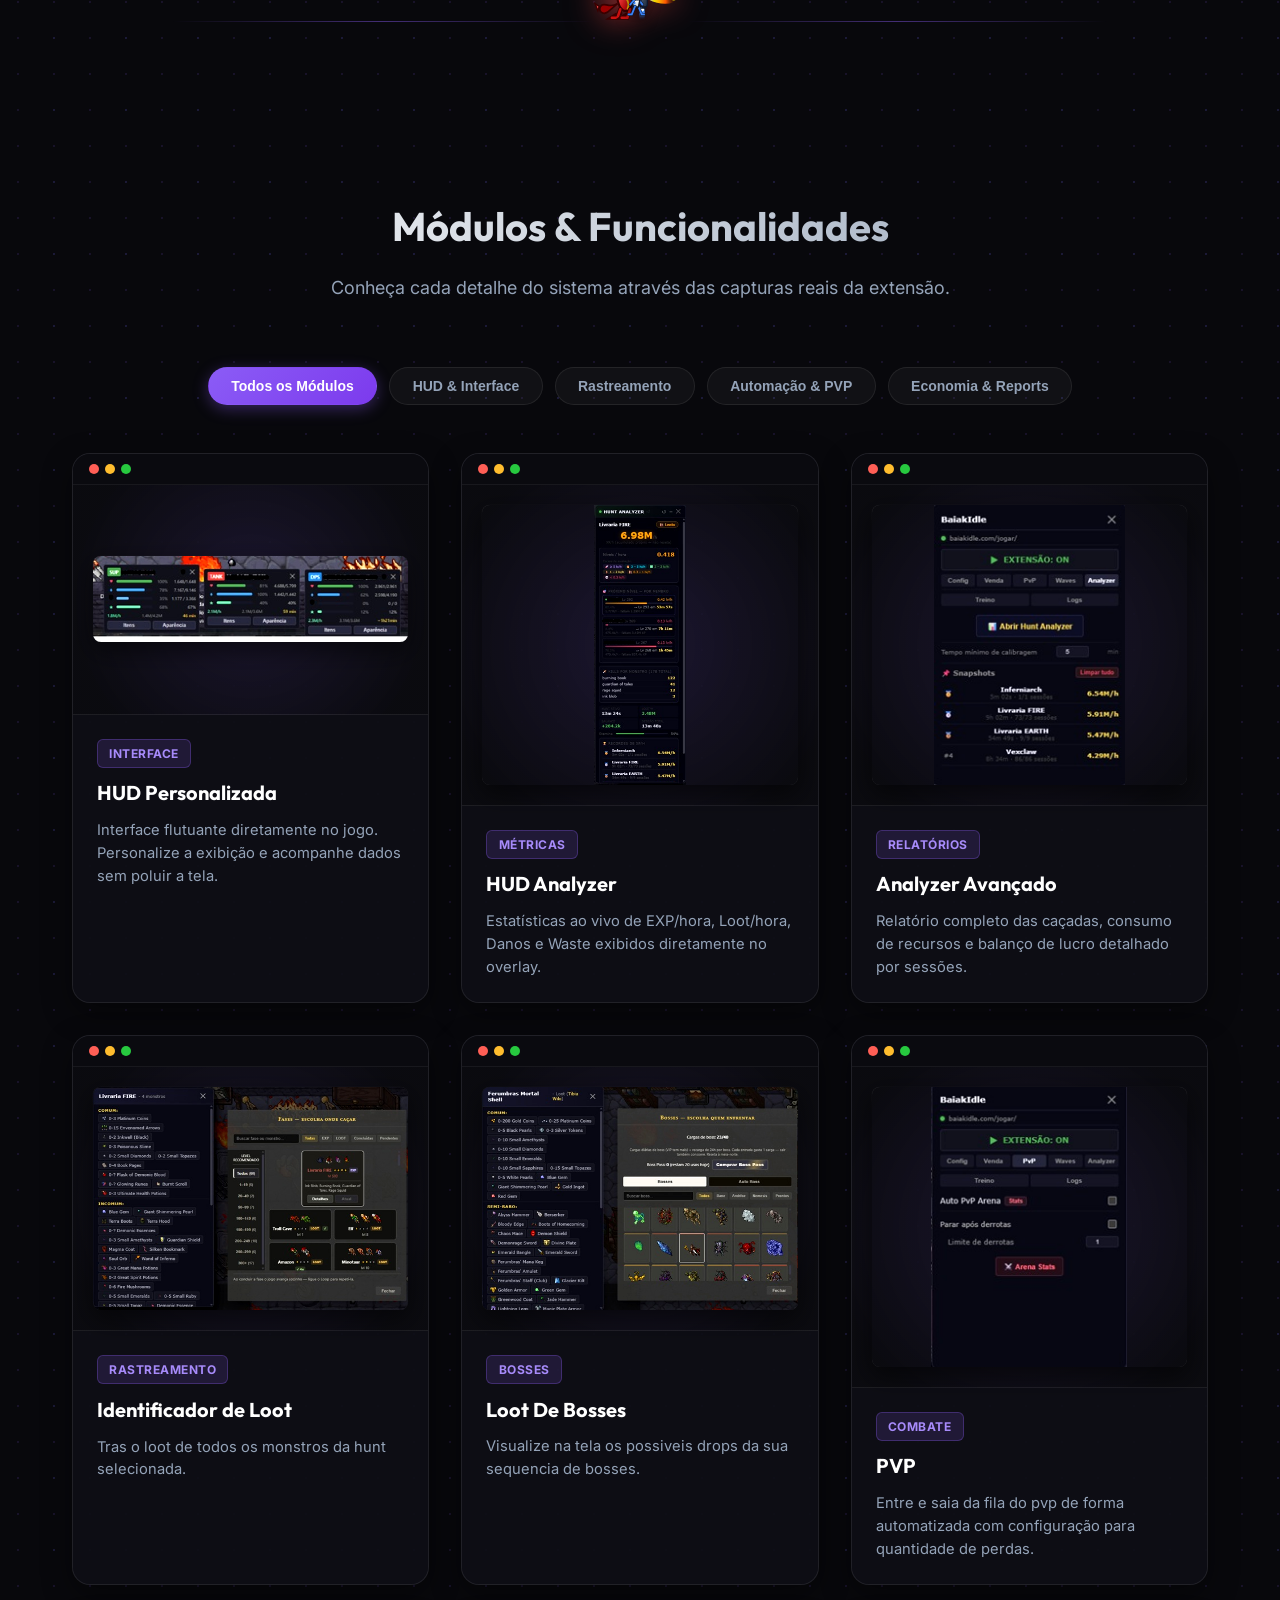
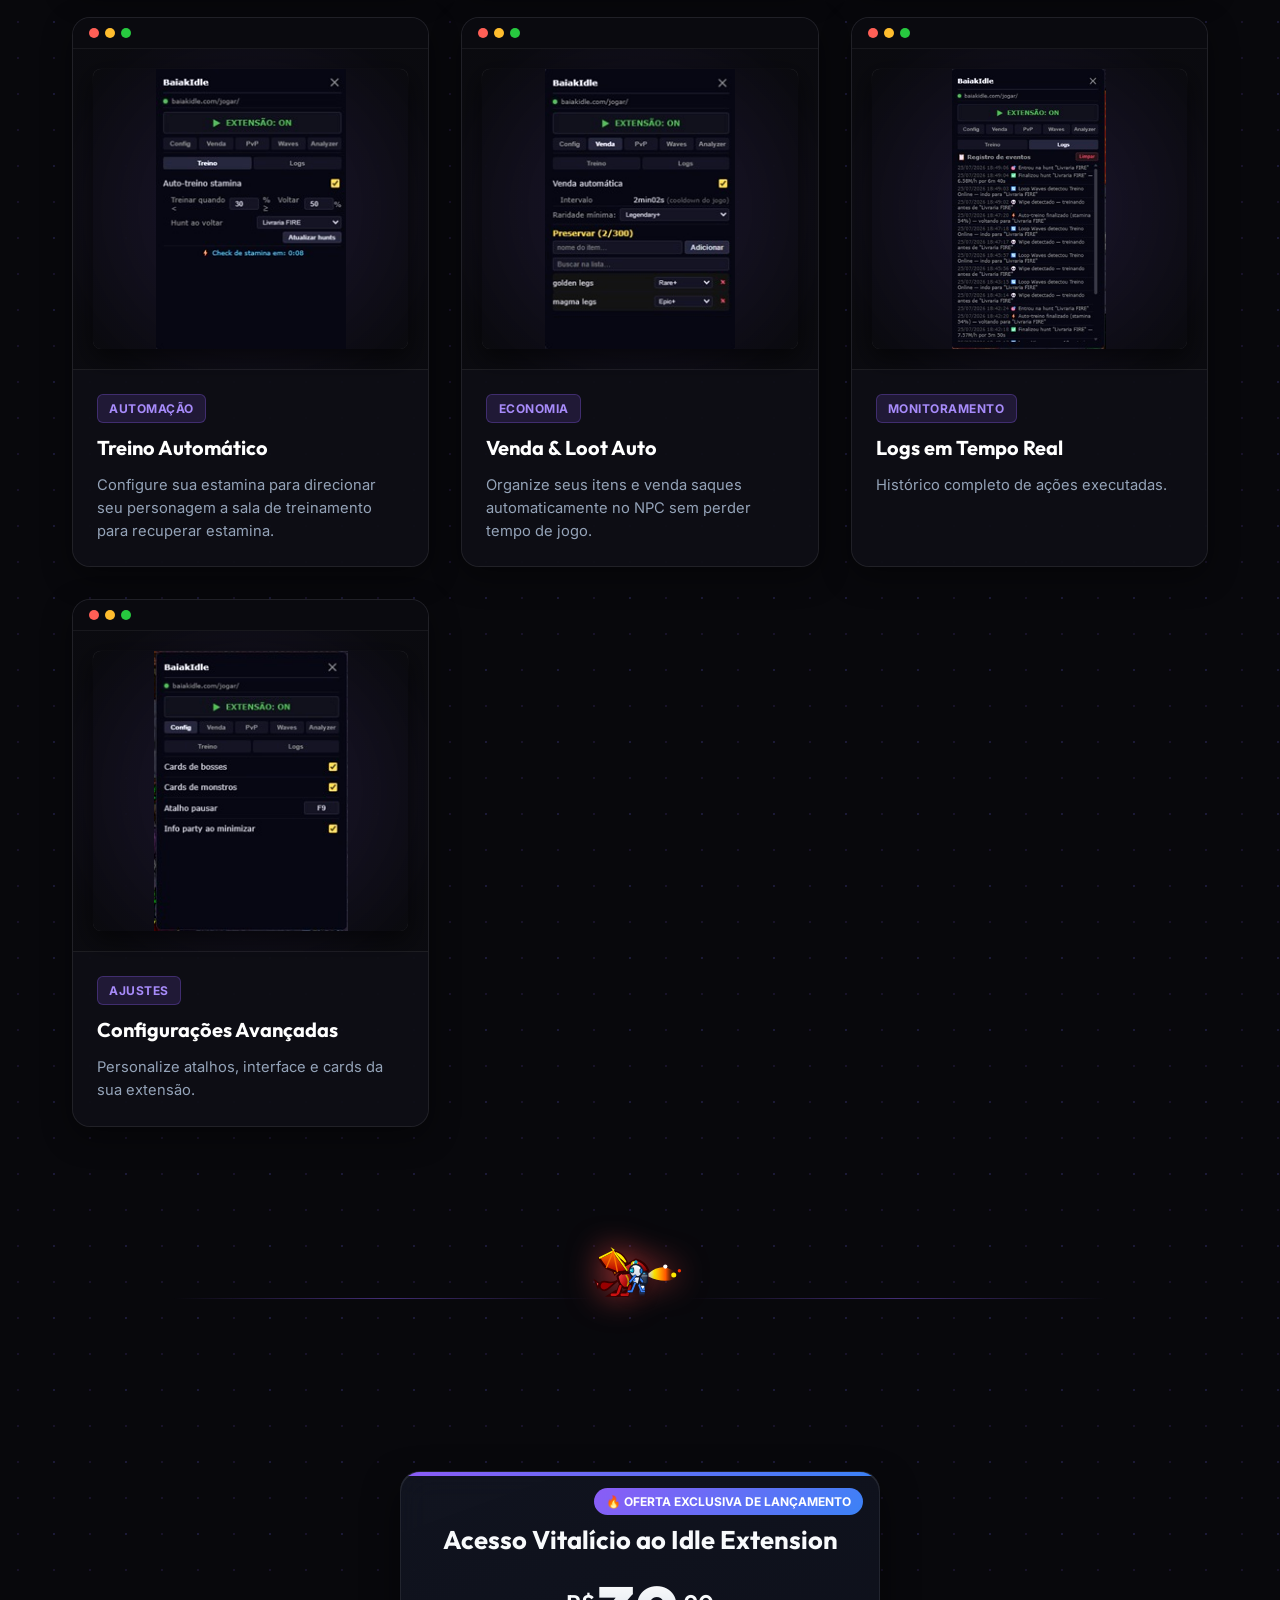
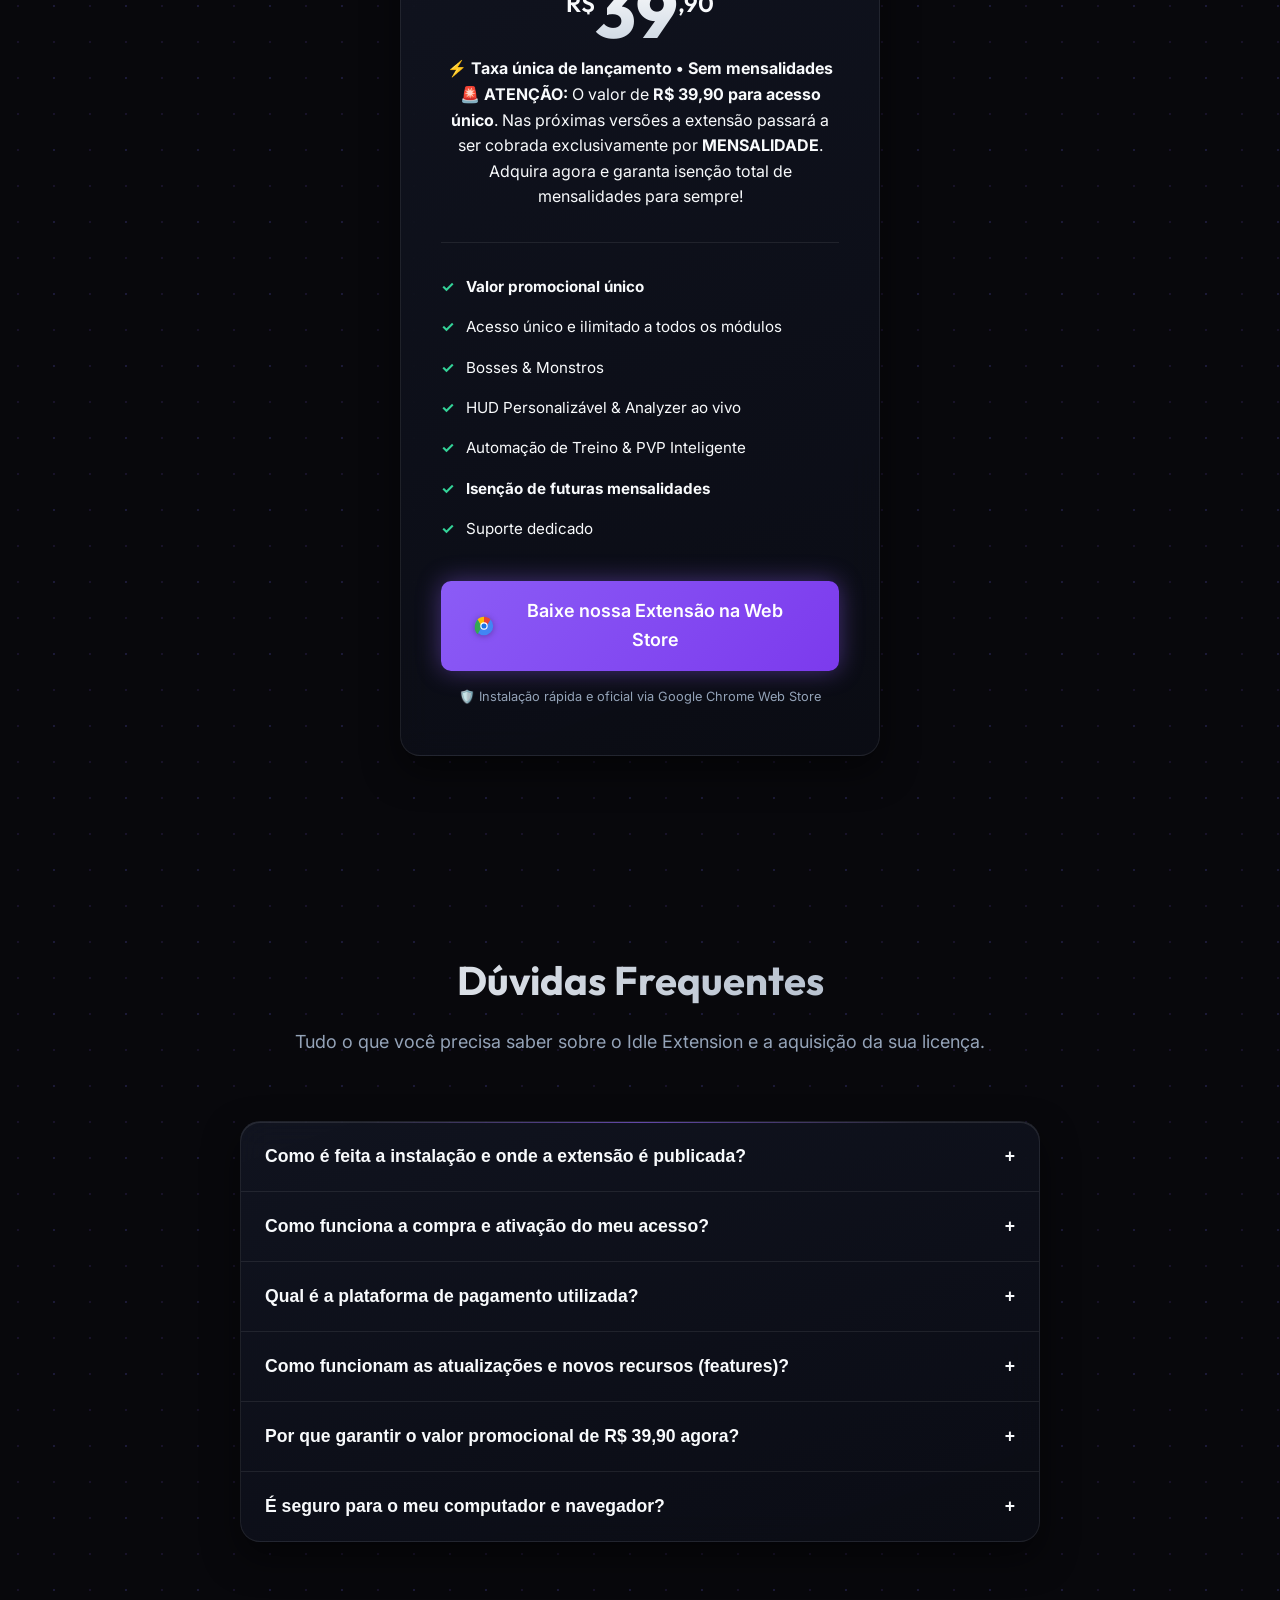
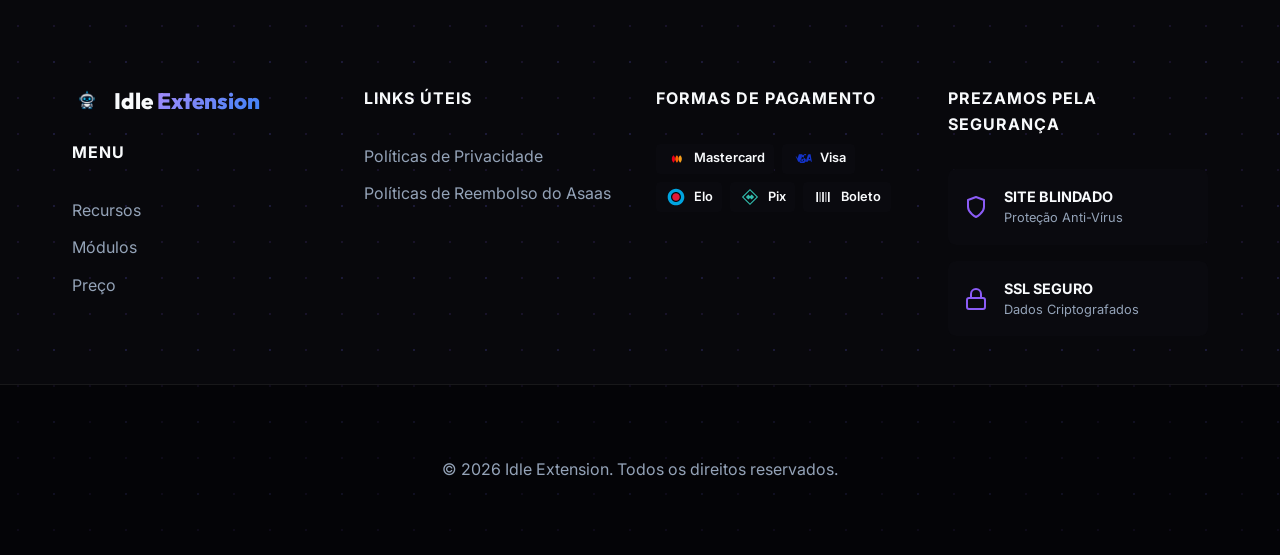
==== commit 42126a83: "feat: implement animated robot-dragon divider system and glassmorphism styling" ====
--- a/index.html
+++ b/index.html
@@ -39,7 +39,7 @@
                 <a href="#pricing">Preço</a>
                 <a href="#faq">FAQ</a>
                 <div style="display: flex; align-items: center; gap: 1rem;">
-                    <a href="https://chromewebstore.google.com/" target="_blank" rel="noopener noreferrer"
+                    <a href="https://chromewebstore.google.com/detail/idle-extensions/jopmdphcickhflnegabpfkeinnkamopc?authuser=0&hl=pt-BR" target="_blank" rel="noopener noreferrer"
                         class="btn btn-sm btn-primary nav-webstore-btn">Baixar na Web Store</a>
                     <a href="https://discord.gg/2djuPQCNtD" target="_blank" rel="noopener noreferrer" class="nav-discord-btn" aria-label="Junte-se ao nosso Discord" style="display:flex; align-items:center; color: #5865F2; transition: transform 0.3s ease, filter 0.3s ease;" onmouseover="this.style.transform='scale(1.1)'; this.style.filter='brightness(1.2)';" onmouseout="this.style.transform='scale(1)'; this.style.filter='brightness(1)';">
                         <svg viewBox="0 0 127.14 96.36" width="28" height="28" xmlns="http://www.w3.org/2000/svg">
@@ -65,7 +65,7 @@
                         acompanhamento de estatísticas em tempo real, logs de atividades, automação de treinos e muito
                         mais.</p>
                     <div class="hero-actions">
-                        <a href="https://chromewebstore.google.com/" target="_blank" rel="noopener noreferrer"
+                        <a href="https://chromewebstore.google.com/detail/idle-extensions/jopmdphcickhflnegabpfkeinnkamopc?authuser=0&hl=pt-BR" target="_blank" rel="noopener noreferrer"
                             class="btn btn-lg btn-primary pulse-btn">
                             <svg class="btn-chrome-icon" width="22" height="22" viewBox="0 0 24 24" fill="none">
                                 <circle cx="12" cy="12" r="10" fill="#4285F4" />
@@ -923,7 +923,7 @@
                     </div>
                     <div class="pricing-footer">
                         <div class="pricing-actions">
-                            <a href="https://chromewebstore.google.com/" target="_blank" rel="noopener noreferrer"
+                            <a href="https://chromewebstore.google.com/detail/idle-extensions/jopmdphcickhflnegabpfkeinnkamopc?authuser=0&hl=pt-BR" target="_blank" rel="noopener noreferrer"
                                 class="btn btn-lg btn-primary full-width glow-effect pulse-btn">
                                 <svg class="btn-chrome-icon" width="22" height="22" viewBox="0 0 24 24" fill="none">
                                     <circle cx="12" cy="12" r="10" fill="#4285F4" />
@@ -1359,4 +1359,4 @@
     <script src="js/main.js"></script>
 </body>
 
-</html>+</html>
--- a/css/styles.css
+++ b/css/styles.css
@@ -570,11 +570,11 @@
 
 /* Hero Section */
 .hero {
-    min-height: 90vh;
+    min-height: 82vh;
     display: flex;
     align-items: center;
     padding-top: 120px;
-    padding-bottom: 4rem;
+    padding-bottom: 2rem;
 }
 
 .hero-content {
@@ -1794,41 +1794,3 @@
     margin: 0;
 }
 
-/* Scroll Ladder Widget */
-.scroll-ladder-widget {
-    position: fixed;
-    right: 20px;
-    top: 0;
-    width: 40px;
-    height: 100vh;
-    z-index: 99;
-    pointer-events: none;
-}
-
-.scroll-ladder-svg {
-    position: absolute;
-    top: 0;
-    left: 0;
-    width: 100%;
-    height: 100%;
-}
-
-.scroll-climbing-robot {
-    position: absolute;
-    width: 48px;
-    height: 52px;
-    left: 50%;
-    transform: translate(-50%, 0);
-    z-index: 100;
-}
-
-.scroll-robot-svg {
-    width: 100%;
-    height: 100%;
-}
-
-@media (max-width: 992px) {
-    .scroll-ladder-widget {
-        display: none;
-    }
-}
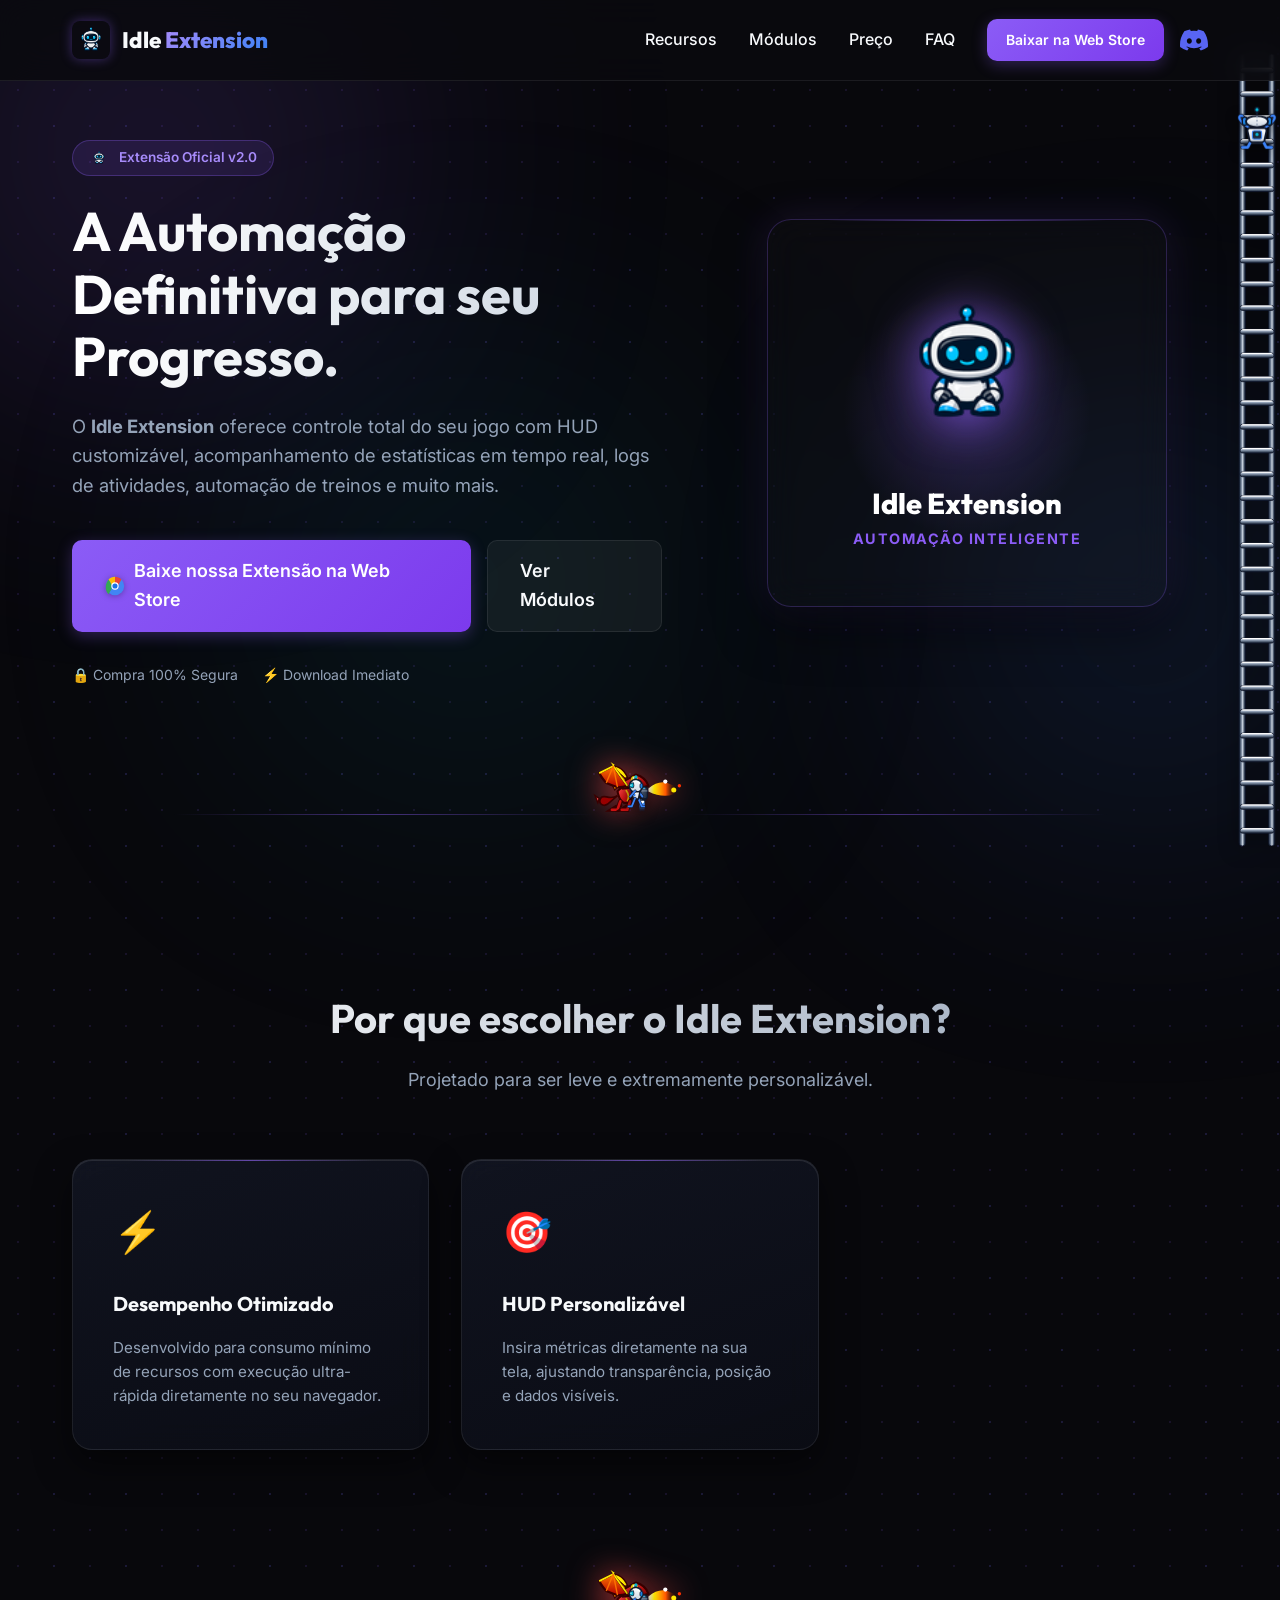
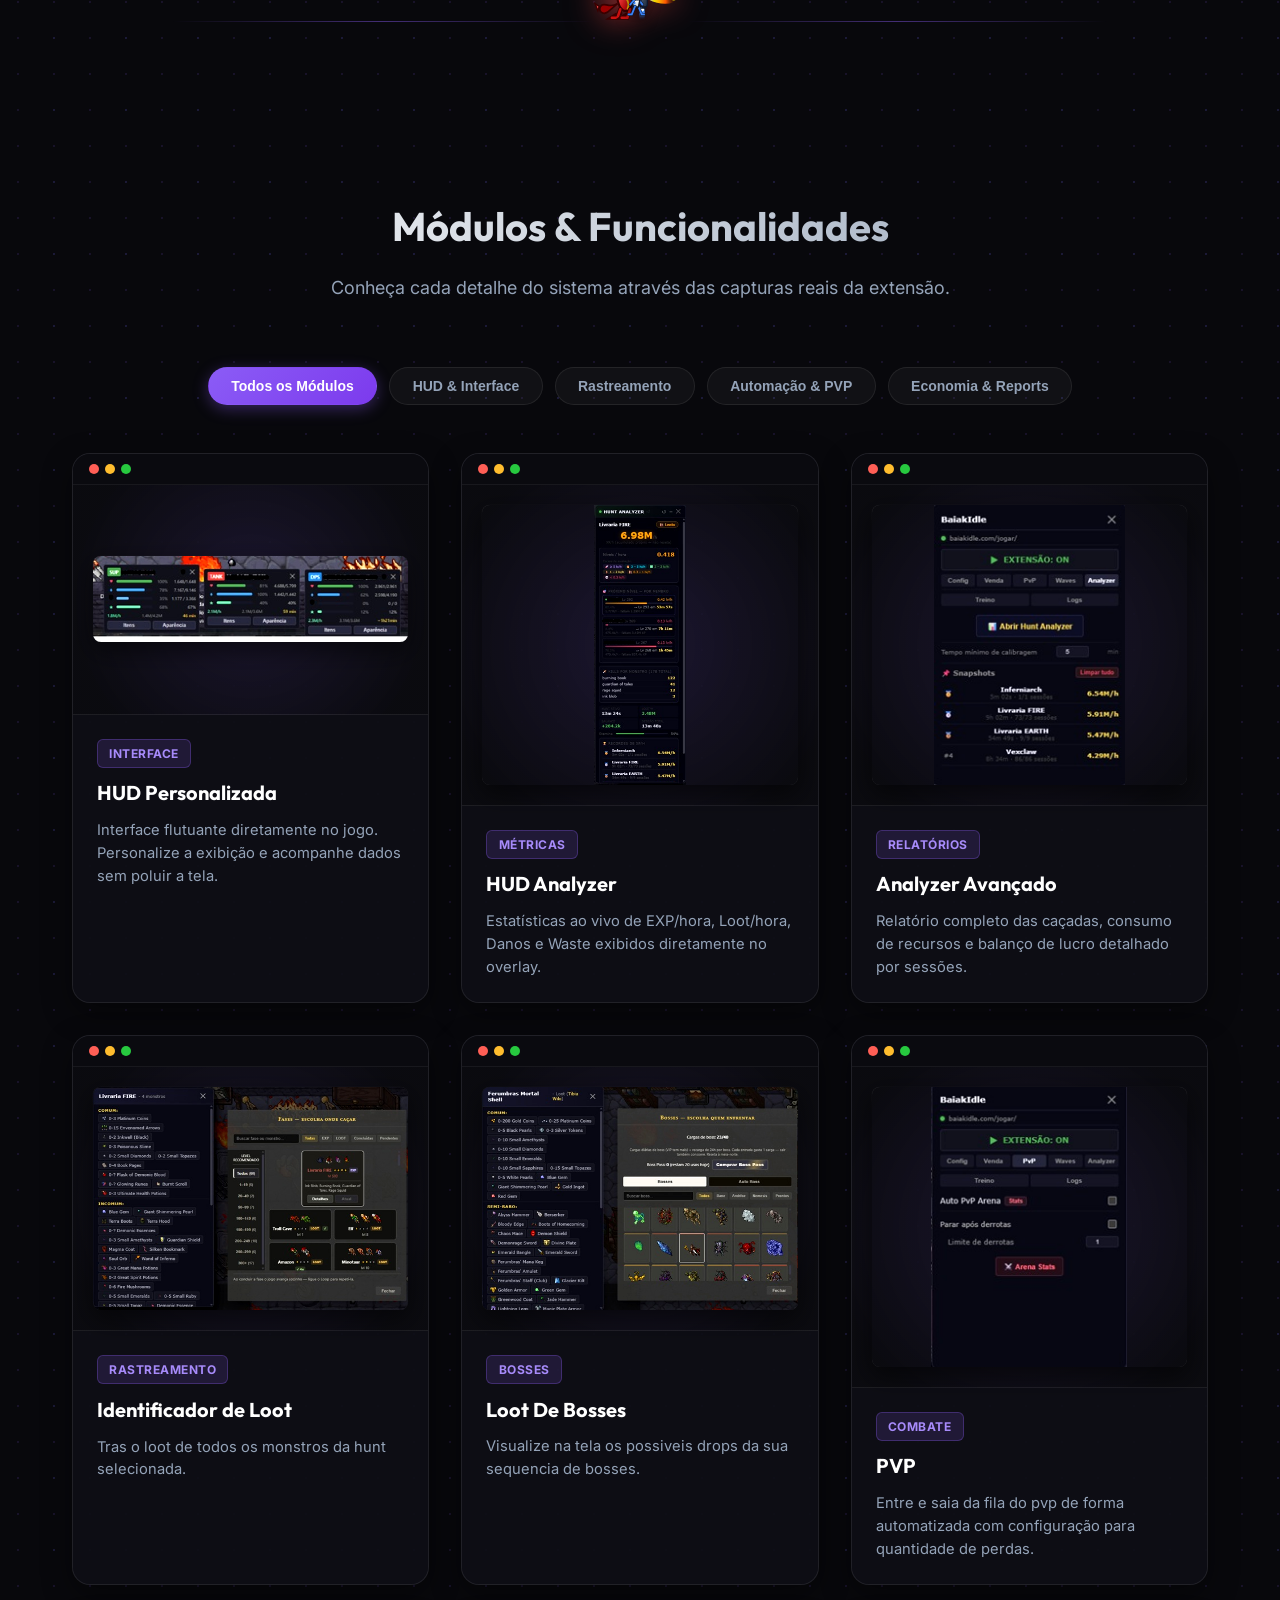
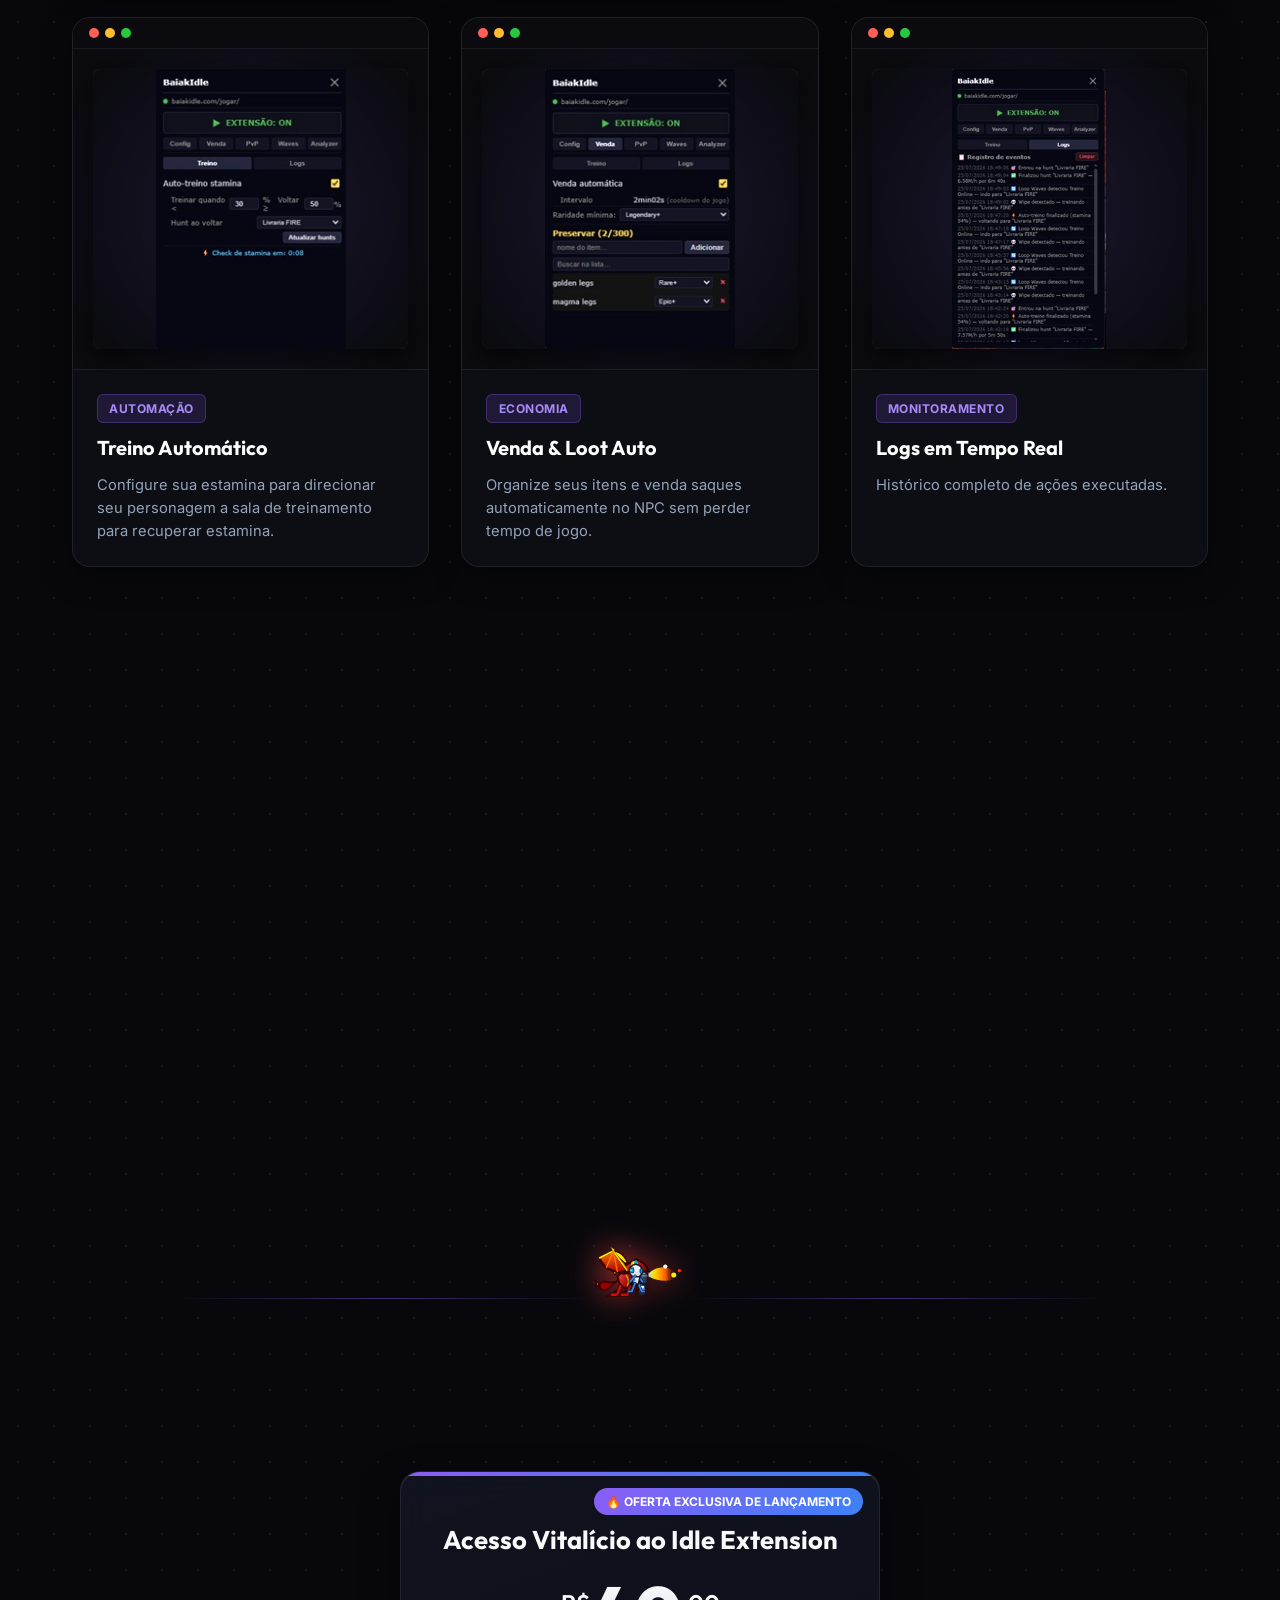
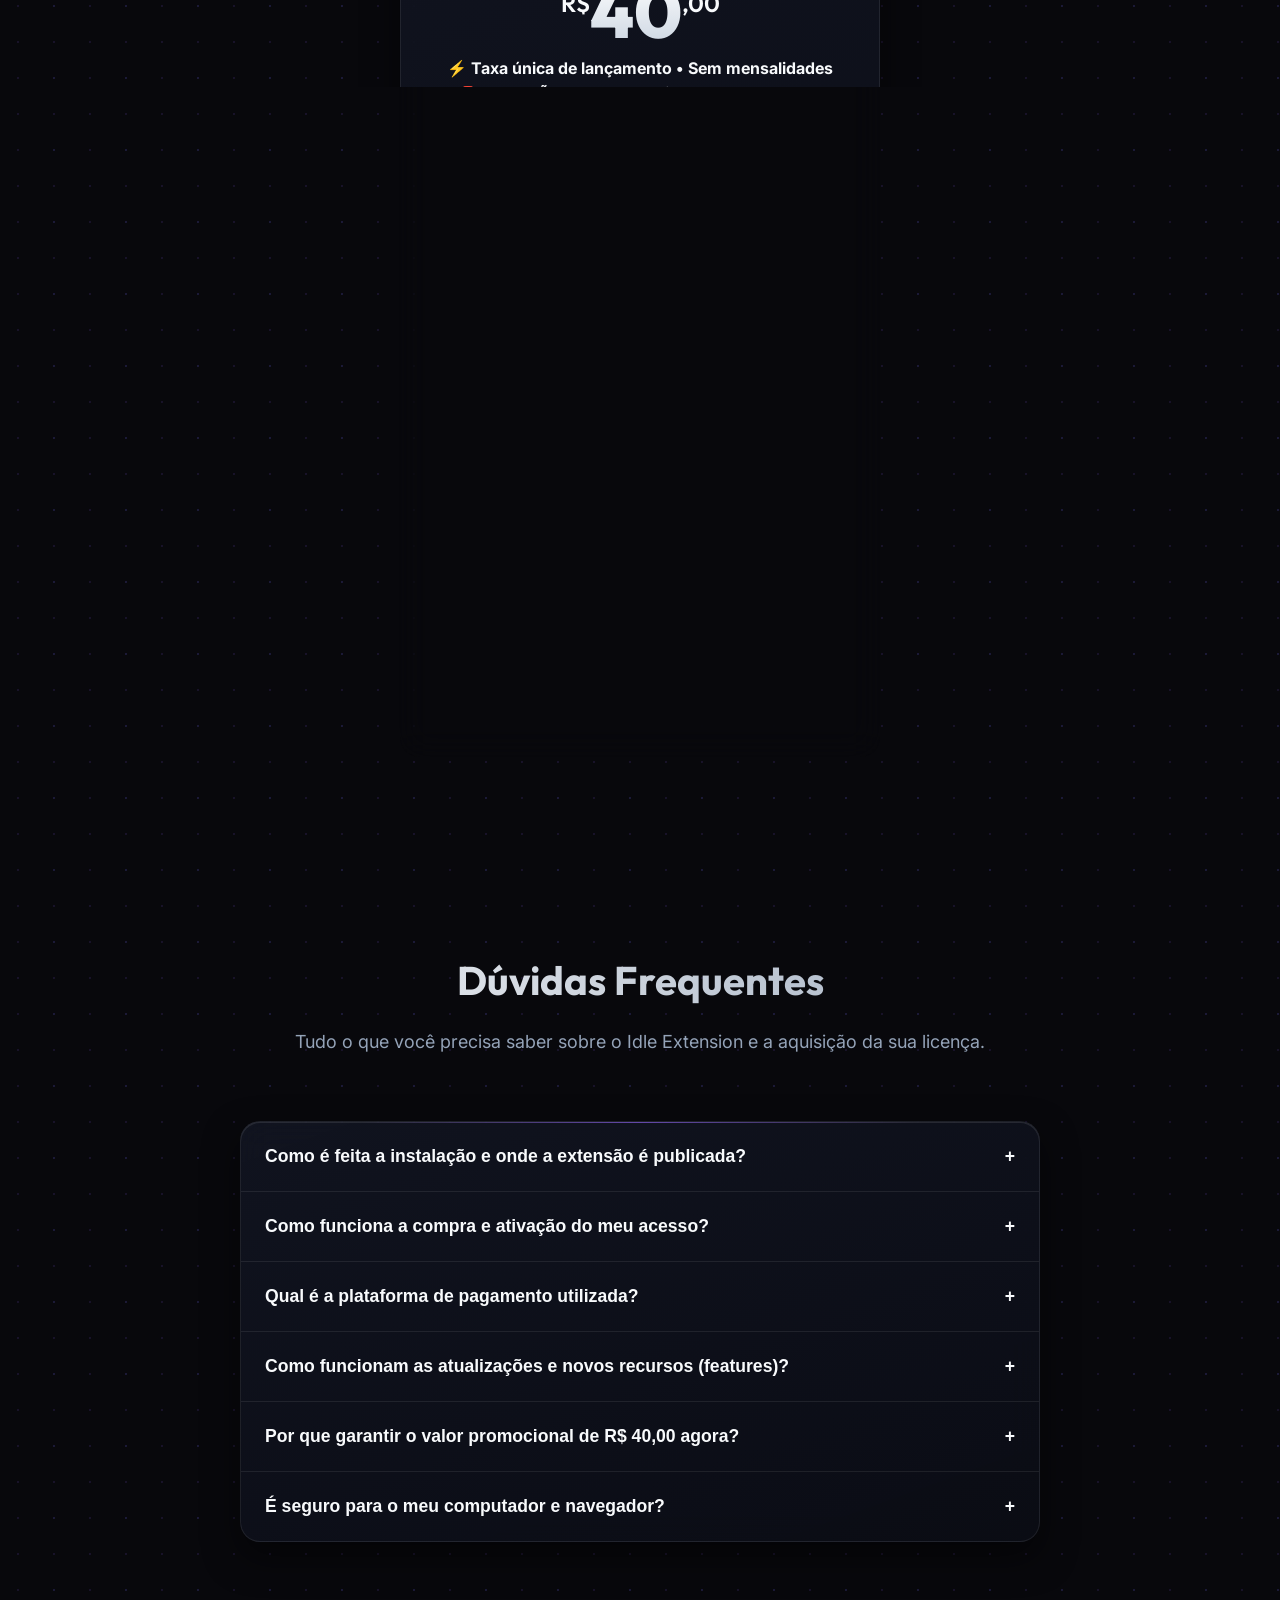
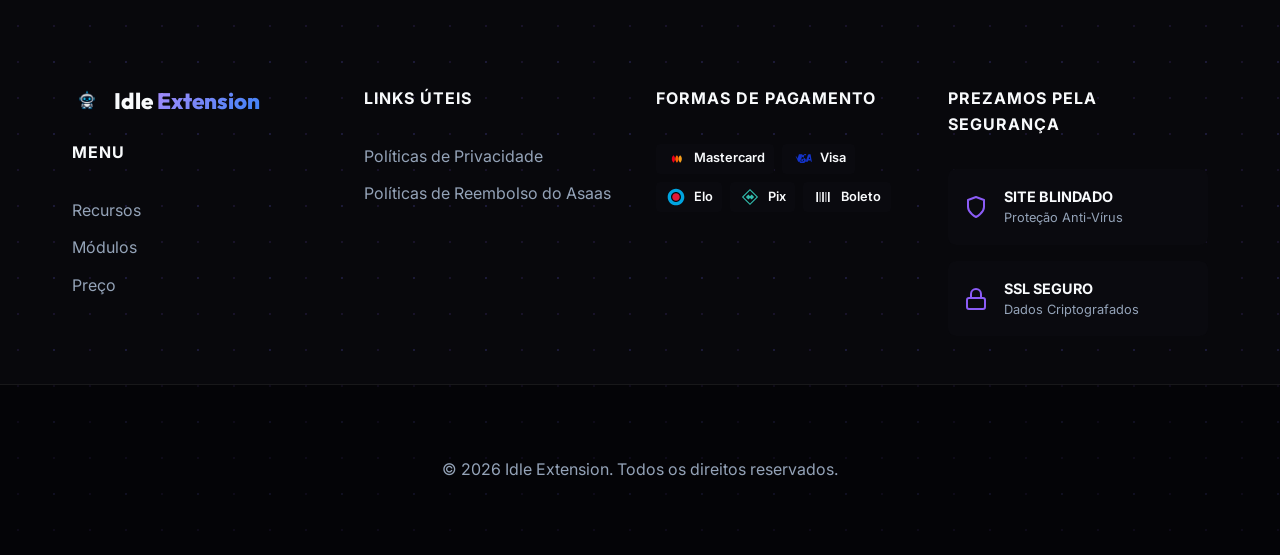
==== commit 525511c2: "chore: update lifetime access price from R$ 39,90 to R$ 40,00" ====
--- a/index.html
+++ b/index.html
@@ -897,12 +897,12 @@
                         <h2>Acesso Vitalício ao Idle Extension</h2>
                         <div class="price">
                             <span class="currency">R$</span>
-                            <span class="amount">39</span>
-                            <span class="cents">,90</span>
+                            <span class="amount">40</span>
+                            <span class="cents">,00</span>
                         </div>
                         <p class="price-subtitle">⚡ <strong>Taxa única de lançamento • Sem mensalidades</strong></p>
                         <div class="scarcity-alert">
-                            🚨 <strong>ATENÇÃO:</strong> O valor de <strong>R$ 39,90 para acesso
+                            🚨 <strong>ATENÇÃO:</strong> O valor de <strong>R$ 40,00 para acesso
                                 único</strong>.
                             Nas próximas versões a extensão passará a ser cobrada exclusivamente por
                             <strong>MENSALIDADE</strong>. Adquira agora e garanta isenção total de mensalidades para
@@ -1002,11 +1002,11 @@
                     </div>
                     <div class="accordion-item">
                         <button class="accordion-header">
-                            Por que garantir o valor promocional de R$ 39,90 agora?
+                            Por que garantir o valor promocional de R$ 40,00 agora?
                             <span class="icon">+</span>
                         </button>
                         <div class="accordion-content">
-                            <p>O valor promocional de <strong>R$ 39,90 em pagamento único
+                            <p>O valor promocional de <strong>R$ 40,00 em pagamento único
                                 </strong> é exclusivo
                                 para esta promoção. Nas próximas versões, o modelo de cobrança será alterado
                                 definitivamente para <strong>mensalidades</strong>. Comprando agora, você fica isento de
